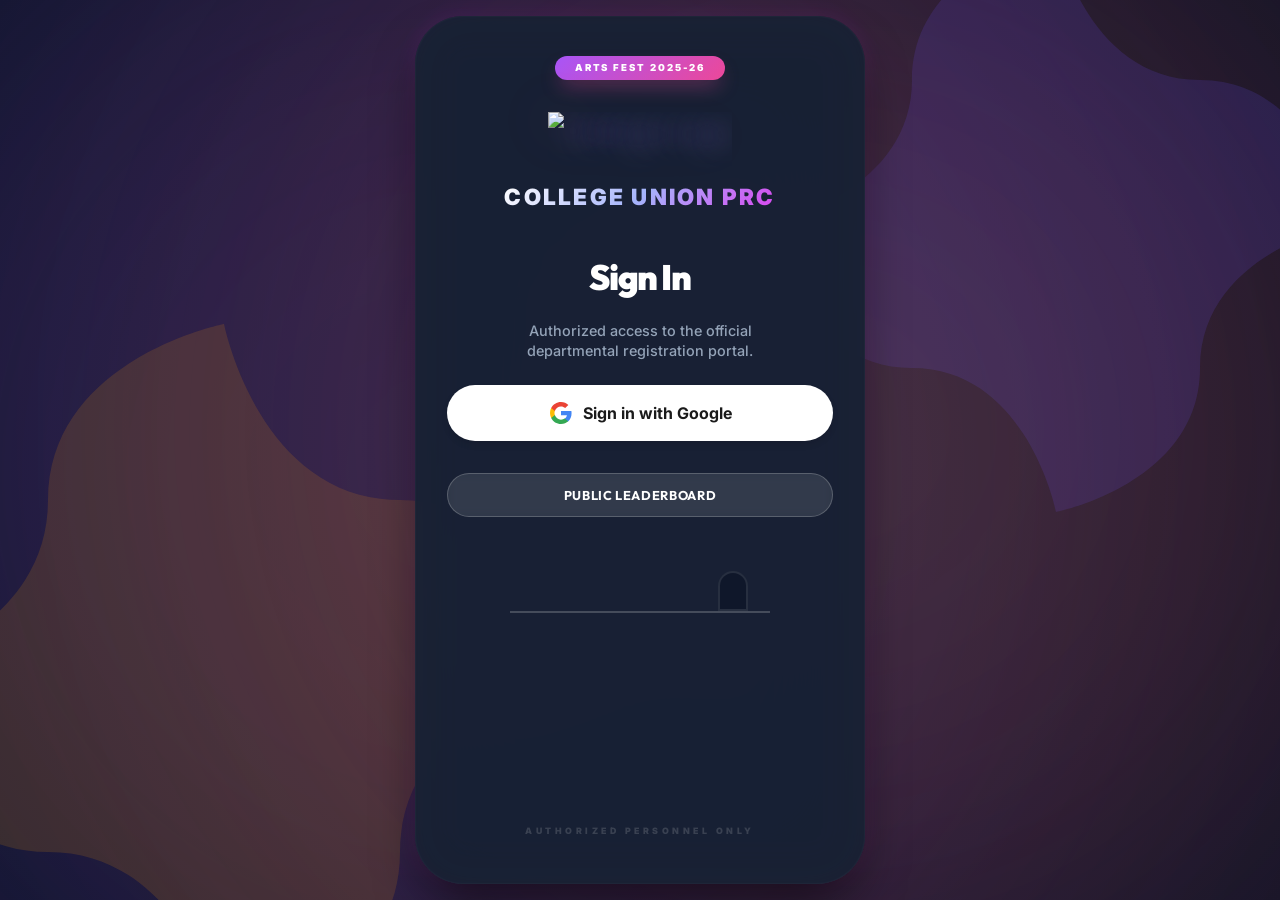
==== y/index.html @ e2358073 "fix: standardization and resolution of 'Department of' naming convention across portal UIs" ====
<!DOCTYPE html>
<html lang="en">

<head>
  <meta charset="UTF-8">
  <meta name="viewport" content="width=device-width, initial-scale=1.0">
  <meta name="google-site-verification" content="7rNl1pYDf8PG1zHT1pYUggSuxR6o2lBYuz__hjKgC8U" />
  <meta name="description"
    content="Join the Pazhassiraja College Fine Arts celebration at Pulpally (PRC). Discover talent, creativity, and unforgettable artistic experiences organized by the PRC Union.">
  <meta name="keywords"
    content="Pazhassiraja College Fine Arts, College Arts Day, Pulpally, PRC Union, Arts Festival, Student Talent, Wayanad College Events, Arts and Culture, PRC Pulpally">
  <meta name="robots" content="index, follow">
  <link rel="canonical" href="https://unionartsprc.web.app/">
  <meta name="google-site-verification" content="qtFsvqbENnG317f0K3yIj3pI7aIG_CMqdm23kloUDzg" />
  <script src="https://cdn.jsdelivr.net/npm/chart.js"></script>

  <!-- Favicon -->
  <link rel="icon" type="image/png" href="/assets/favicon-square.png" sizes="512x512">
  <link rel="icon" type="image/png" href="/assets/favicon-square.png" sizes="192x192">
  <link rel="icon" type="image/png" href="/assets/favicon.png" sizes="32x32">
  <link rel="apple-touch-icon" href="/assets/favicon-square.png">

  <!-- Site Name for Google Search -->
  <script type="application/ld+json">
    {
      "@context": "https://schema.org",
      "@type": "WebSite",
      "name": "Pazhassiraja College Fine Arts",
      "alternateName": ["PRC Fine Arts", "College Arts Day", "Union Arts PRC"],
      "url": "https://unionartsprc.web.app/"
    }
  </script>

  <!-- Open Graph / Facebook -->
  <meta property="og:type" content="website">
  <meta property="og:url" content="https://unionartsprc.web.app/">
  <meta property="og:title" content="Pazhassiraja College Fine Arts">
  <meta property="og:description"
    content="Celebrate creativity and talent at the Pazhassiraja College Fine Arts Festival.">
  <meta property="og:image" content="/assets/Pazhassiraja_College_Pulpally_Logo.png">

  <!-- Twitter -->
  <meta property="twitter:card" content="summary_large_image">
  <meta property="twitter:url" content="https://unionartsprc.web.app/">
  <meta property="twitter:title" content="Pazhassiraja College Fine Arts">
  <meta property="twitter:description"
    content="Celebrate creativity and talent at the Pazhassiraja College Fine Arts Festival.">
  <meta property="twitter:image" content="/assets/Pazhassiraja_College_Pulpally_Logo.png">

  <link rel="preconnect" href="https://fonts.googleapis.com">
  <link rel="preconnect" href="https://fonts.gstatic.com" crossorigin>
  <link
    href="https://fonts.googleapis.com/css2?family=Inter:wght@300;400;500;600;700&family=Outfit:wght@400;600;700;800&family=Playfair+Display:wght@700&family=Montserrat:wght@700&family=Rozha+One&display=swap"
    rel="stylesheet">
  <link rel="stylesheet" href="https://cdnjs.cloudflare.com/ajax/libs/font-awesome/6.4.0/css/all.min.css"
    integrity="sha512-iecdLmaskl7CVkqkXNQ/ZH/XLlvWZOJyj7Yy7tcenmpD1ypASozpmT/E0iPtmFIB46ZmdtAc9eNBvH0H/ZpiBw=="
    crossorigin="anonymous" referrerpolicy="no-referrer" />
  <title>Pazhassiraja College Fine Arts | PRC Union</title>
  <style>
    * {
      box-sizing: border-box;
    }

    html {
      scroll-behavior: smooth;
    }

    :root {
      --bg-color: #050a14;
      --card-bg: rgba(20, 25, 40, 0.6);
      --text-primary: #ffffff;
      --text-secondary: #94a3b8;
      --accent-color: #8b5cf6;
      --accent-hover: #7c3aed;
      --gradient-main: linear-gradient(135deg, #6366f1, #8b5cf6);

      --font-heading: 'Outfit', sans-serif;
      --font-hero: 'Playfair Display', serif;
      --font-body: 'Inter', sans-serif;
      --input-bg: rgba(255, 255, 255, 0.03);
      --input-border: rgba(255, 255, 255, 0.1);
      --input-focus: rgba(139, 92, 246, 0.3);
    }

    body {
      font-family: var(--font-body);
      background-color: var(--bg-color);
      color: var(--text-primary);
      margin: 0;
      padding: 0;
      overflow-x: hidden;
      scrollbar-color: rgba(217, 70, 239, 0.5) rgba(0, 0, 0, 0.3);
      /* Artistic Noise/Texture optional - kept clean for now */
    }



    /* Custom Scrollbar Styling */
    body::-webkit-scrollbar {
      width: 12px;
    }

    body::-webkit-scrollbar-track {
      background: rgba(0, 0, 0, 0.3);
    }

    body::-webkit-scrollbar-thumb {
      background: rgba(217, 70, 239, 0.5);
      border-radius: 6px;
      transition: background 0.3s ease;
    }

    body::-webkit-scrollbar-thumb:hover {
      background: rgba(217, 70, 239, 0.7);
    }

    /* Ambient Background blobs */
    body::before,
    body::after {
      content: '';
      position: fixed;
      width: 50vw;
      height: 50vw;
      border-radius: 50%;
      filter: blur(80px);
      /* Soft glow */
      z-index: -1;
      opacity: 0.4;
      animation: float 20s infinite alternate ease-in-out;
      will-change: transform;
    }

    body::before {
      top: -10%;
      left: -10%;
      background: radial-gradient(circle, #7c3aed, transparent);
    }

    body::after {
      bottom: -10%;
      right: -10%;
      background: radial-gradient(circle, #db2777, transparent);
      animation-delay: -10s;
    }

    @keyframes float {
      0% {
        transform: translate(0, 0) scale(1);
      }

      100% {
        transform: translate(30px, 50px) scale(1.1);
      }
    }

    @keyframes rotate {
      from {
        transform: rotate(0deg);
      }

      to {
        transform: rotate(360deg);
      }
    }

    @keyframes rotate-center {
      from {
        transform: translateX(-50%) rotate(0deg);
      }

      to {
        transform: translateX(-50%) rotate(360deg);
      }
    }

    /* Fixed Background Decorations */
    .mandala-decoration {
      position: fixed;
      z-index: -1;
      pointer-events: none;
      opacity: 0.08;
      color: var(--accent-color);
      width: 600px;
      height: 600px;
      animation: rotate 60s linear infinite;
      will-change: transform;
    }

    .mandala-top-right {
      top: -150px;
      right: -150px;
    }

    .mandala-bottom-left {
      bottom: -150px;
      left: -150px;
      animation-direction: reverse;
    }

    /* Additional positions if needed */
    .mandala-top-left {
      top: -10%;
      left: -10%;
    }

    .mandala-center-right {
      top: 40%;
      right: -15%;
      animation-duration: 45s;
    }

    .mandala-bottom-center {
      bottom: -20%;
      left: 50%;
      transform: translateX(-50%);
      animation: rotate-center 80s linear infinite;
    }

    header {
      padding: 1.5rem 2rem;
      display: flex;
      justify-content: space-between;
      align-items: center;
      background: rgba(15, 23, 42, 0.8);
      backdrop-filter: blur(15px);
      -webkit-backdrop-filter: blur(15px);
      position: fixed;
      top: 0;
      left: 0;
      width: 100%;
      box-sizing: border-box;
      z-index: 1000;
      border-bottom: 1px solid rgba(255, 255, 255, 0.05);
      transition: all 0.3s ease;
    }

    .logo {
      font-family: var(--font-heading);
      font-size: 1.8rem;
      font-weight: 800;
      letter-spacing: -0.02em;
      background: linear-gradient(to right, #f472b6, #a78bfa, #db2777);
      -webkit-background-clip: text;
      background-clip: text;
      -webkit-text-fill-color: transparent;
      text-shadow: 0 0 30px rgba(167, 139, 250, 0.3);
      display: flex;
      align-items: center;
      gap: 12px;
    }

    .logo img {
      height: 45px;
      width: auto;
      filter: drop-shadow(0 0 10px rgba(255, 255, 255, 0.2));
    }

    nav a {
      color: var(--text-secondary);
      text-decoration: none;
      margin-left: 2rem;
      font-family: var(--font-heading);
      font-weight: 500;
      font-size: 1rem;
      transition: all 0.3s;
      position: relative;
    }

    nav a:hover {
      color: white;
      text-shadow: 0 0 10px rgba(255, 255, 255, 0.5);
    }

    .admin-btn {
      border: 1px solid rgba(255, 255, 255, 0.2);
      padding: 0.5rem 1rem;
      border-radius: 2rem;
      background: rgba(255, 255, 255, 0.05);
      transition: all 0.3s ease;
    }

    .admin-btn:hover {
      background: rgba(255, 255, 255, 0.1);
      border-color: var(--accent-color);
    }

    main {
      padding: 6rem 2rem;
      max-width: 1200px;
      margin: 0 auto;
      text-align: center;
    }

    /* Hero Section Styles */
    .hero-container {
      display: flex;
      flex-direction: column;
      align-items: center;
      justify-content: center;
      text-align: center;
      padding: 4rem 1rem;
      position: relative;
      z-index: 10;
    }

    .hero-title {
      font-family: var(--font-hero);
      font-size: 5rem;
      font-weight: 700;
      color: white;
      margin: 0 0 1rem;
      letter-spacing: -0.02em;
      line-height: 1.1;
      text-shadow: 0 10px 40px rgba(139, 92, 246, 0.3);
      animation: fadeScaleIn 1s cubic-bezier(0.2, 0.8, 0.2, 1) forwards;
    }

    .hero-subtitle {
      font-family: var(--font-heading);
      font-size: 1rem;
      font-weight: 600;
      color: #cbd5e1;
      text-transform: uppercase;
      letter-spacing: 0.2em;
      margin: 0 0 1.5rem;
      opacity: 0;
      animation: fadeInUp 1s 0.3s cubic-bezier(0.2, 0.8, 0.2, 1) forwards;
    }

    .hero-tagline {
      font-size: 1.1rem;
      color: #94a3b8;
      max-width: 500px;
      margin: 0 auto 3rem;
      line-height: 1.6;
      opacity: 0;
      animation: fadeInUp 1s 0.5s cubic-bezier(0.2, 0.8, 0.2, 1) forwards;
    }

    .hero-actions {
      display: flex;
      flex-direction: column;
      gap: 1rem;
      width: 100%;
      max-width: 320px;
      opacity: 0;
      animation: fadeInUp 1s 0.7s cubic-bezier(0.2, 0.8, 0.2, 1) forwards;
    }

    .hero-btn {
      display: flex;
      align-items: center;
      justify-content: center;
      gap: 0.75rem;
      padding: 1rem 1.5rem;
      border-radius: 0.75rem;
      font-family: var(--font-heading);
      font-weight: 600;
      text-transform: uppercase;
      letter-spacing: 0.05em;
      text-decoration: none;
      transition: all 0.3s ease;
      font-size: 0.95rem;
      cursor: pointer;
    }

    .primary-btn {
      background: white;
      color: #0f172a;
      border: none;
      box-shadow: 0 10px 25px -5px rgba(255, 255, 255, 0.1);
    }

    .primary-btn:hover {
      transform: translateY(-3px);
      box-shadow: 0 15px 35px -5px rgba(255, 255, 255, 0.2);
    }

    .secondary-btn {
      background: transparent;
      color: #64748b;
      border: 1px solid rgba(255, 255, 255, 0.1);
    }

    .closed-btn {
      cursor: not-allowed;
      opacity: 0.8;
      font-size: 0.85rem;
    }

    .authority-text {
      margin-top: 4rem;
      font-size: 0.75rem;
      color: rgba(255, 255, 255, 0.2);
      text-transform: uppercase;
      letter-spacing: 0.1em;
      opacity: 0;
      animation: fadeIn 1.5s 1.2s forwards;
    }

    @keyframes fadeScaleIn {
      from {
        opacity: 0;
        transform: scale(0.95) translateY(20px);
      }

      to {
        opacity: 1;
        transform: scale(1) translateY(0);
      }
    }

    @keyframes fadeInUp {
      from {
        opacity: 0;
        transform: translateY(20px);
      }

      to {
        opacity: 1;
        transform: translateY(0);
      }
    }

    @keyframes fadeIn {
      from {
        opacity: 0;
      }

      to {
        opacity: 1;
      }
    }

    @media (max-width: 768px) {
      .hero-title {
        font-size: clamp(2.8rem, 12vw, 4rem);
        line-height: 0.95;
        letter-spacing: -0.04em;
        margin-bottom: 1rem;
        text-shadow: 0 10px 30px rgba(139, 92, 246, 0.4);
      }

      .hero-subtitle {
        font-size: 0.85rem;
        letter-spacing: 0.15em;
        margin-bottom: 1.25rem;
        color: var(--accent-color);
      }

      .hero-tagline {
        font-size: 1.05rem;
        line-height: 1.5;
        color: #94a3b8;
        margin-bottom: 3rem;
        padding: 0 1rem;
      }

      .hero-actions {
        width: 100%;
        max-width: 100%;
        padding: 0 1rem;
        gap: 1.25rem;
      }

      .hero-btn {
        width: 100%;
        padding: 1.25rem;
        font-size: 1rem;
        border-radius: 1.25rem;
        box-shadow: 0 10px 25px rgba(0, 0, 0, 0.3);
      }
    }

    /* h1.logo-title span {
      display: inline-block;
    } */

    /* Remove old mobile-break if unused, or keep for compatibility */
    .mobile-break {
      display: block;
      /* Always stack now */
    }

    .mobile-break {
      display: none;
    }

    @keyframes shine {
      to {
        background-position: 200% center;
      }
    }

    @keyframes drop-in {
      from {
        transform: translateY(-15px);
        opacity: 0;
      }

      to {
        transform: translateY(0);
        opacity: 1;
      }
    }

    @keyframes float-heading {

      0%,
      100% {
        transform: translateY(0);
      }

      50% {
        transform: translateY(-8px);
      }
    }

    @media (max-width: 768px) {
      h1.logo-title {
        font-size: 3.8rem;
        /* Scaled for mobile */
        line-height: 0.9;
        letter-spacing: -1px;
        text-shadow: 0 5px 20px rgba(0, 0, 0, 0.5);
      }

      .mobile-break {
        display: block;
      }

      .logo {
        font-size: 1.1rem;
        max-width: 200px;
        line-height: 1.2;
      }

      header {
        padding: 1rem 1.5rem;
        flex-wrap: wrap;
        gap: 1rem;
      }

      nav a {
        margin-left: 1rem;
        font-size: 0.9rem;
      }

      main {
        padding: 2rem 1rem 6rem;
      }

      .hero-decorations {
        height: 30px;
        margin-bottom: 0.5rem;
      }

      /* Mobile Decorations - Reduced Opacity & Better Positioning */
      .mandala-decoration {
        opacity: 0.05 !important;
        /* Significantly reduced opacity for cleaner look */
        width: 300px;
        /* Smaller base size */
        height: 300px;
      }

      .mandala-top-right {
        top: -60px;
        right: -60px;
        width: 300px;
        height: 300px;
      }

      .mandala-bottom-left {
        bottom: -60px;
        left: -60px;
        width: 250px;
        height: 250px;
      }

      .mandala-top-left {
        top: 0;
        left: -80px;
        width: 200px;
        height: 200px;
      }

      .mandala-center-right {
        top: 45%;
        right: -80px;
        width: 250px;
        height: 250px;
      }

      .mandala-bottom-center {
        bottom: -20%;
        width: 400px;
        height: 400px;
      }
    }

    /* Collapsible About Section */
    #about {
      cursor: pointer;
      position: relative;
      transition: all 0.3s ease;
      background: rgba(255, 255, 255, 0.02);
      padding: 2rem !important;
      border-radius: 1.5rem;
      border: 1px solid rgba(255, 255, 255, 0.05);
    }

    #about:hover {
      background: rgba(255, 255, 255, 0.04);
    }

    #about-content {
      max-height: 0;
      overflow: hidden;
      transition: max-height 0.5s cubic-bezier(0, 1, 0, 1);
      opacity: 0;
    }

    #about.expanded #about-content {
      max-height: 1000px;
      transition: max-height 0.8s ease-in-out;
      opacity: 1;
      margin-top: 1.5rem;
    }

    .toggle-icon {
      font-size: 0.8rem;
      transition: transform 0.3s ease;
      display: inline-block;
      vertical-align: middle;
      margin-left: 0.5rem;
      color: var(--accent-color);
    }

    #about.expanded .toggle-icon {
      transform: rotate(180deg);
    }

    p.hero-text {
      font-size: 1.35rem;
      color: var(--text-secondary);
      max-width: 600px;
      margin: 0 auto 3rem;
      font-weight: 300;
      line-height: 1.6;
    }

    .cta-btn {
      background: var(--gradient-main);
      color: white;
      padding: 1rem 3rem;
      border-radius: 3rem;
      text-decoration: none;
      font-weight: 700;
      font-family: var(--font-heading);
      letter-spacing: 0.05em;
      text-transform: uppercase;
      transition: all 0.3s cubic-bezier(0.4, 0, 0.2, 1);
      display: inline-block;
      box-shadow: 0 10px 20px -10px rgba(244, 63, 94, 0.5);
      border: 1px solid rgba(255, 255, 255, 0.2);
    }

    .cta-btn:hover {
      transform: translateY(-3px) scale(1.02);
      box-shadow: 0 20px 30px -10px rgba(244, 63, 94, 0.6);
      filter: brightness(1.1);
    }

    .cta-btn.secondary {
      background: rgba(255, 255, 255, 0.08);
      border: 1px solid rgba(255, 255, 255, 0.1);
      box-shadow: none;
      color: white;
    }

    .cta-btn.secondary:hover {
      background: rgba(255, 255, 255, 0.15);
      border-color: rgba(255, 255, 255, 0.2);
      transform: translateY(-2px);
    }

    /* Event Cards */
    /* Hero Decorations - Stardust */
    .hero-decorations {
      height: 60px;
      width: 100%;
      position: relative;
      margin-bottom: 1rem;
      pointer-events: none;
    }

    .particle {
      position: absolute;
      background: white;
      border-radius: 50%;
      opacity: 0;
      filter: blur(1px);
      box-shadow: 0 0 10px rgba(255, 255, 255, 0.5);
      animation: float-stardust 10s infinite ease-in-out;
    }

    .p1 {
      width: 4px;
      height: 4px;
      left: 20%;
      animation-delay: 0s;
    }

    .p2 {
      width: 3px;
      height: 3px;
      left: 40%;
      animation-delay: 2s;
    }

    .p3 {
      width: 5px;
      height: 5px;
      left: 60%;
      animation-delay: 4s;
    }

    .p4 {
      width: 2px;
      height: 2px;
      left: 80%;
      animation-delay: 1s;
    }

    .p5 {
      width: 4px;
      height: 4px;
      left: 35%;
      animation-delay: 6s;
    }

    .p6 {
      width: 3px;
      height: 3px;
      left: 75%;
      animation-delay: 3s;
    }

    @keyframes float-stardust {
      0% {
        transform: translateY(20px) scale(0);
        opacity: 0;
      }

      20% {
        opacity: 0.6;
      }

      50% {
        transform: translateY(-20px) translateX(15px) scale(1.2);
        opacity: 0.3;
      }

      80% {
        opacity: 0.6;
      }

      100% {
        transform: translateY(-40px) translateX(-10px) scale(0);
        opacity: 0;
      }
    }

    .events-grid {
      display: grid;
      grid-template-columns: repeat(auto-fit, minmax(320px, 1fr));
      gap: 2.5rem;
      margin-top: 6rem;
      text-align: left;
    }

    .event-card {
      background: var(--card-bg);
      backdrop-filter: blur(12px);
      -webkit-backdrop-filter: blur(12px);
      border-radius: 1.5rem;
      padding: 2rem;
      border: 1px solid rgba(255, 255, 255, 0.08);
      position: relative;
      overflow: hidden;
      transition: all 0.4s cubic-bezier(0.175, 0.885, 0.32, 1.275);
    }

    .event-card::before {
      content: '';
      position: absolute;
      top: 0;
      left: 0;
      right: 0;
      height: 4px;
      background: linear-gradient(90deg, #f43f5e, #8b5cf6);
      opacity: 0;
      transition: opacity 0.3s;
    }

    .event-card:hover {
      transform: translateY(-10px);
      background: rgba(30, 41, 59, 0.6);
      border-color: rgba(255, 255, 255, 0.2);
      box-shadow: 0 20px 40px -10px rgba(0, 0, 0, 0.5);
    }

    .event-card:hover::before {
      opacity: 1;
    }

    .event-date {
      color: #f472b6;
      font-size: 0.875rem;
      font-weight: 700;
      text-transform: uppercase;
      letter-spacing: 0.1em;
      margin-bottom: 0.5rem;
      display: block;
      font-family: var(--font-heading);
    }

    .event-title {
      font-family: var(--font-heading);
      font-size: 1.75rem;
      font-weight: 700;
      margin-bottom: 1rem;
      color: white;
    }

    .event-desc {
      color: var(--text-secondary);
      font-size: 1rem;
      line-height: 1.6;
    }

    /* Loading / Login Overlay - Updated to match new theme */
    #auth-overlay {
      background: var(--bg-color);
    }

    /* Re-using same style for Modal as cards */
    .auth-container {
      background: rgba(15, 23, 42, 0.85);
      backdrop-filter: blur(30px);
      border: none;
      box-shadow: 0 40px 80px -15px rgba(0, 0, 0, 0.8);
      padding: 3rem 2.5rem;
      border-radius: 2rem;
    }

    /* Modal Specific Scrollbar */
    .auth-container::-webkit-scrollbar {
      width: 6px;
    }


    .auth-container::-webkit-scrollbar-track {
      background: rgba(255, 255, 255, 0.02);
      margin: 1rem 0.5rem;
      border-radius: 10px;
    }

    .auth-container::-webkit-scrollbar-thumb {
      background: rgba(217, 70, 239, 0.2);
      border-radius: 10px;
      border: 1px solid rgba(255, 255, 255, 0.05);
    }

    .auth-container::-webkit-scrollbar-thumb:hover {
      background: rgba(217, 70, 239, 0.5);
    }

    .auth-container {
      scrollbar-width: thin;
      scrollbar-color: rgba(217, 70, 239, 0.2) transparent;
      scroll-padding: 1rem;
    }

    /* Achievement Badges */
    .achievement-badge {
      display: inline-flex;
      align-items: center;
      gap: 0.4rem;
      padding: 0.35rem 0.75rem;
      border-radius: 2rem;
      font-size: 0.7rem;
      font-weight: 800;
      text-transform: uppercase;
      letter-spacing: 0.05em;
      box-shadow: 0 4px 12px rgba(0, 0, 0, 0.3);
      z-index: 5;
      white-space: nowrap;
      animation: badgePulse 2s infinite ease-in-out;
    }

    .achievement-badge.first {
      background: linear-gradient(135deg, #ffd700, #b8860b);
      color: #000;
      border: 1px solid rgba(255, 255, 255, 0.3);
    }

    .achievement-badge.second {
      background: linear-gradient(135deg, #e5e7eb, #9ca3af);
      color: #000;
      border: 1px solid rgba(255, 255, 255, 0.3);
    }

    .achievement-badge.third {
      background: linear-gradient(135deg, #d97706, #92400e);
      color: white;
      border: 1px solid rgba(255, 255, 255, 0.2);
    }

    @keyframes badgePulse {

      0%,
      100% {
        transform: scale(1);
        filter: brightness(1);
      }

      50% {
        transform: scale(1.05);
        filter: brightness(1.2);
      }
    }

    /* Form Styles */

    .form-input {
      width: 100%;
      padding: 0.875rem;
      border-radius: 0.75rem;
      border: 1px solid rgba(255, 255, 255, 0.1);
      background: rgba(255, 255, 255, 0.05);
      /* Slightly lighter background */
      color: white;
      font-family: var(--font-body);
      font-size: 0.95rem;
      transition: all 0.3s ease;
      backdrop-filter: blur(5px);
    }

    .form-input:focus {
      outline: none;
      border-color: var(--accent-color);
      background: rgba(255, 255, 255, 0.08);
      box-shadow: 0 0 15px var(--input-focus);
    }

    .form-input::placeholder {
      color: rgba(255, 255, 255, 0.4);
    }

    .custom-dropdown-container {
      position: relative;
      width: 100%;
      font-family: inherit;
    }

    .custom-dropdown-trigger {
      padding: 0.875rem;
      border-radius: 0.75rem;
      background: var(--input-bg);
      border: 1px solid var(--input-border);
      color: rgba(255, 255, 255, 0.6);
      /* Placeholder color by default */
      cursor: pointer;
      display: flex;
      justify-content: space-between;
      align-items: center;
      user-select: none;
      transition: all 0.3s ease;
    }

    .custom-dropdown-trigger:hover {
      background: rgba(255, 255, 255, 0.08);
      border-color: rgba(255, 255, 255, 0.2);
    }

    .custom-dropdown-trigger.active {
      background: rgba(255, 255, 255, 0.1);
      border-color: var(--accent-color);
      box-shadow: 0 0 15px var(--input-focus);
      color: white;
    }

    .custom-dropdown-trigger.has-value {
      color: white;
      font-weight: 500;
    }

    .custom-dropdown-menu {
      display: none;
      position: absolute;
      top: calc(100% + 8px);
      left: 0;
      width: 100%;
      background: #1e293b;
      /* Solid fallback */
      background: rgba(15, 23, 42, 0.95);
      backdrop-filter: blur(20px);
      border: 1px solid var(--input-border);
      border-radius: 0.75rem;
      z-index: 2000;
      /* Higher than inputs */
      max-height: 250px;
      overflow-y: auto;
      box-shadow: 0 20px 40px rgba(0, 0, 0, 0.6);
      /* Animation handled by JS class */
    }

    .custom-dropdown-menu.show {
      display: block;
      animation: slideUp 0.2s ease-out;
    }

    /* Dropdown - Enhanced */
    .custom-dropdown-trigger {
      background: rgba(0, 0, 0, 0.3);
      border: 1px solid rgba(255, 255, 255, 0.1);
    }

    .custom-dropdown-trigger:hover {
      background: rgba(255, 255, 255, 0.05);
      border-color: rgba(139, 92, 246, 0.5);
    }

    .custom-dropdown-menu {
      border: 1px solid rgba(139, 92, 246, 0.2);
    }

    /* Dropdown Menu Scrollbar */
    .custom-dropdown-menu::-webkit-scrollbar {
      width: 8px;
    }

    .custom-dropdown-menu::-webkit-scrollbar-track {
      background: rgba(0, 0, 0, 0.2);
      border-radius: 4px;
    }

    .custom-dropdown-menu::-webkit-scrollbar-thumb {
      background: rgba(217, 70, 239, 0.3);
      border-radius: 10px;
    }

    .custom-dropdown-menu::-webkit-scrollbar-thumb:hover {
      background: rgba(217, 70, 239, 0.6);
    }

    .custom-dropdown-menu {
      scrollbar-width: thin;
      scrollbar-color: rgba(217, 70, 239, 0.5) rgba(0, 0, 0, 0.2);
    }

    .custom-dropdown-item {
      padding: 0.75rem 1rem;
      cursor: pointer;
      font-size: 0.95rem;
      color: var(--text-secondary);
      transition: all 0.2s ease;
      border-radius: 0.5rem;
      margin: 0.25rem;
    }

    .custom-dropdown-item:hover {
      background: rgba(255, 255, 255, 0.1);
      color: white;
      transform: translateX(5px);
    }

    .custom-dropdown-group-label {
      padding: 0.5rem 1rem;
      font-size: 0.75rem;
      text-transform: uppercase;
      color: var(--accent-color);
      font-weight: 700;
      letter-spacing: 0.05em;
      pointer-events: none;
      margin-top: 0.5rem;
    }

    /* Dropdown Arrow Animation */
    .custom-dropdown-arrow {
      transition: transform 0.3s ease;
      display: inline-flex;
      align-items: center;
      justify-content: center;
    }

    .custom-dropdown-trigger.active .custom-dropdown-arrow {
      transform: rotate(180deg);
    }

    .hidden {
      display: none !important;
    }

    /* Ultra-Compact Branding-First Eye-Catchy Login UI */
    #auth-overlay {
      position: fixed;
      top: 0;
      left: 0;
      width: 100%;
      height: 100%;
      background: #020617;
      z-index: 10000;
      display: flex;
      justify-content: center;
      align-items: center;
      padding: 1rem;
      overflow: hidden;
    }

    #auth-overlay::before,
    #auth-overlay::after {
      content: '';
      position: absolute;
      width: 130vw;
      height: 130vw;
      border-radius: 50%;
      filter: blur(140px);
      z-index: -1;
      opacity: 0.15;
      animation: authGlaze 25s infinite alternate ease-in-out;
      will-change: transform;
    }

    #auth-overlay::before {
      top: -40%;
      left: -30%;
      background: radial-gradient(circle, #4f46e5, #9333ea, transparent 70%);
    }

    #auth-overlay::after {
      bottom: -40%;
      right: -30%;
      background: radial-gradient(circle, #f59e0b, #dc2626, transparent 70%);
      animation-delay: -12s;
    }

    @keyframes authGlaze {
      0% {
        transform: translate(-5%, -5%) scale(1) rotate(0deg);
      }

      100% {
        transform: translate(5%, 5%) scale(1.1) rotate(15deg);
      }
    }

    .flip-card {
      width: 100%;
      max-width: 440px;
      height: 600px;
      /* Further reduced for ultra-compatibility */
      /* perspective: 3000px; */
      /* animation: cardHover 8s infinite ease-in-out; */
    }

    /* @keyframes cardHover {

      0%,
      100% {
        transform: translateY(0);
      }

      50% {
        transform: translateY(-10px);
      }
    } */

    .flip-card-inner {
      position: relative;
      width: 100%;
      height: 100%;
      transition: transform 0.8s cubic-bezier(0.34, 1.56, 0.64, 1);
      transform-style: preserve-3d;
    }

    .flip-card.flipped .flip-card-inner {
      transform: rotateY(-180deg);
    }

    .flip-card-front,
    .flip-card-back {
      position: absolute;
      width: 100%;
      height: 100%;
      -webkit-backface-visibility: hidden;
      backface-visibility: hidden;
      border-radius: 3rem;
      display: flex;
      flex-direction: column;
      overflow: hidden;
    }

    .flip-card-front {
      backdrop-filter: blur(50px);
      -webkit-backdrop-filter: blur(50px);
      background: rgba(15, 23, 42, 0.82);
      border: none;
      box-shadow:
        0 25px 50px -12px rgba(0, 0, 0, 0.7),
        0 0 20px 2px rgba(217, 70, 239, 0.1),
        0 0 1px 1px rgba(255, 255, 255, 0.1) inset;
    }

    .flip-card-back {
      padding: 2rem;
      transform: rotateY(-180deg);
      background: transparent;
    }

    .auth-card {
      padding: 2.25rem 2.25rem 2rem;
      /* Ultra-tight padding */
      height: 100%;
      display: flex;
      flex-direction: column;
      align-items: center;
      text-align: center;
    }

    .auth-badge {
      padding: 0.4rem 1.25rem;
      background: linear-gradient(135deg, #a855f7, #ec4899);
      color: white;
      border-radius: 2rem;
      font-size: 0.6rem;
      font-weight: 900;
      letter-spacing: 0.2em;
      text-transform: uppercase;
      margin-bottom: 2rem;
      box-shadow: 0 10px 20px -5px rgba(236, 72, 153, 0.4);
    }

    .auth-card .logo {
      display: flex;
      justify-content: center;
      width: 100%;
      margin-bottom: 0.5rem;
    }

    .auth-card .logo img {
      height: 65px;
      /* Compact logo */
      filter: drop-shadow(0 0 25px rgba(236, 72, 153, 0.2));
    }

    .brand-hero-title {
      font-size: 1.4rem;
      font-weight: 900;
      margin-bottom: 1rem;
      background: linear-gradient(135deg, #fff 0%, #a5b4fc 50%, #d946ef 100%);
      -webkit-background-clip: text;
      background-clip: text;
      -webkit-text-fill-color: transparent;
      letter-spacing: 0.1em;
      text-transform: uppercase;
      line-height: 1.1;
    }

    .auth-card h2 {
      font-size: 2.2rem;
      font-weight: 900;
      margin-bottom: 0.25rem;
      color: #fff;
      letter-spacing: -0.04em;
    }

    .auth-card p {
      font-size: 0.9rem;
      line-height: 1.4;
      color: #94a3b8;
      margin-bottom: 2rem;
      /* Reduced margin */
      max-width: 300px;
      font-weight: 500;
    }

    .btn-super-eye-catchy {
      width: 100%;
      background: #fff;
      color: #0f172a;
      border: none;
      padding: 1.1rem;
      border-radius: 1.25rem;
      font-weight: 900;
      font-size: 0.95rem;
      display: flex;
      align-items: center;
      justify-content: center;
      gap: 0.6rem;
      cursor: pointer;
      /* transition: all 0.3s cubic-bezier(0.175, 0.885, 0.32, 1.275); */
      box-shadow: 0 12px 25px -5px rgba(255, 255, 255, 0.15);
    }

    /* .btn-super-eye-catchy:hover {
      transform: translateY(-4px);
      box-shadow: 0 18px 35px -8px rgba(255, 255, 255, 0.25);
    } */

    .btn-vibrant-glass {
      margin-top: 0.75rem;
      width: 100%;
      background: rgba(255, 255, 255, 0.03);
      border: 1.5px solid rgba(255, 255, 255, 0.06);
      color: #94a3b8;
      padding: 0.9rem;
      border-radius: 1.25rem;
      font-weight: 700;
      font-size: 0.8rem;
      letter-spacing: 0.05em;
      cursor: pointer;
      /* transition: all 0.3s ease; */
      text-transform: uppercase;
      backdrop-filter: blur(8px);
    }

    /* .btn-vibrant-glass:hover {
      background: rgba(255, 255, 255, 0.08);
      border-color: rgba(255, 255, 255, 0.15);
      color: white;
    } */

    .auth-brand-footer {
      margin-top: auto;
      font-size: 0.55rem;
      font-weight: 900;
      letter-spacing: 0.4em;
      color: rgba(255, 255, 255, 0.15);
      text-transform: uppercase;
      padding-bottom: 0.5rem;
    }

    /* Leaderboard Refinements */
    .live-status-badge {
      position: relative;
    }

    .live-pulse {
      position: absolute;
      top: -2px;
      right: -2px;
      width: 8px;
      height: 8px;
      background: #10b981;
      border-radius: 50%;
      box-shadow: 0 0 0 0 rgba(16, 185, 129, 0.7);
      animation: pulse-green 2s infinite;
    }

    @keyframes pulse-green {
      0% {
        transform: scale(0.95);
        box-shadow: 0 0 0 0 rgba(16, 185, 129, 0.7);
      }

      70% {
        transform: scale(1);
        box-shadow: 0 0 0 6px rgba(16, 185, 129, 0);
      }

      100% {
        transform: scale(0.95);
        box-shadow: 0 0 0 0 rgba(16, 185, 129, 0);
      }
    }

    .leaderboard-item {
      display: flex;
      align-items: center;
      background: rgba(255, 255, 255, 0.03);
      padding: 0.85rem 1rem;
      border-radius: 1rem;
      border: 1px solid rgba(255, 255, 255, 0.05);
      gap: 1rem;
      cursor: pointer;
      /* transition: all 0.3s cubic-bezier(0.4, 0, 0.2, 1); */
      animation: slideInRank 0.5s ease-out forwards;
      opacity: 0;
      transform: translateX(-10px);
    }

    /* .leaderboard-item:hover {
      background: rgba(255, 255, 255, 0.08);
      border-color: rgba(255, 255, 255, 0.2);
      transform: translateX(5px) scale(1.02);
    } */

    @keyframes slideInRank {
      to {
        opacity: 1;
        transform: translateX(0);
      }
    }

    .rank-number {
      font-family: var(--font-heading);
      font-weight: 800;
      font-size: 1rem;
      min-width: 35px;
      display: flex;
      align-items: center;
      justify-content: center;
    }

    .rank-1 {
      background: rgba(255, 215, 0, 0.1) !important;
      border-color: rgba(255, 215, 0, 0.3) !important;
      box-shadow: 0 0 20px rgba(255, 215, 0, 0.1);
    }

    .rank-1 .rank-number {
      color: #ffd700;
      font-size: 1.2rem;
    }

    .rank-2 {
      background: rgba(192, 192, 192, 0.08) !important;
      border-color: rgba(192, 192, 192, 0.25) !important;
    }

    .rank-2 .rank-number {
      color: #e2e8f0;
    }

    .rank-3 {
      background: rgba(205, 127, 50, 0.08) !important;
      border-color: rgba(205, 127, 50, 0.25) !important;
    }

    .rank-3 .rank-number {
      color: #f97316;
    }

    .dept-name {
      flex: 1;
      font-weight: 600;
      font-size: 0.85rem;
      line-height: 1.2;
      color: #cbd5e1;
      text-align: left;
    }

    .rank-1 .dept-name {
      color: #fff;
      font-weight: 700;
    }

    .score-value {
      font-family: var(--font-heading);
      font-weight: 900;
      font-size: 1.25rem;
      background: linear-gradient(to right, #fff, #94a3b8);
      -webkit-background-clip: text;
      background-clip: text;
      -webkit-text-fill-color: transparent;
    }

    .rank-1 .score-value {
      background: linear-gradient(to right, #ffd700, #facc15);
      -webkit-background-clip: text;
      background-clip: text;
      -webkit-text-fill-color: transparent;
    }

    /* Skeleton Loading */
    .skeleton-loader {
      display: flex;
      flex-direction: column;
      gap: 0.6rem;
      width: 100%;
    }

    .skeleton-item {
      height: 60px;
      background: rgba(255, 255, 255, 0.03);
      border-radius: 1rem;
      position: relative;
      overflow: hidden;
    }

    .skeleton-item::after {
      content: '';
      position: absolute;
      top: 0;
      left: 0;
      width: 100%;
      height: 100%;
      background: linear-gradient(90deg, transparent, rgba(255, 255, 255, 0.05), transparent);
      animation: loading-shimmer 1.5s infinite;
    }

    @keyframes loading-shimmer {
      0% {
        transform: translateX(-100%);
      }

      100% {
        transform: translateX(100%);
      }
    }

    .swipe-badge {
      font-size: 0.65rem;
      color: #a5b4fc;
      margin-top: 1.5rem;
      display: flex;
      align-items: center;
      gap: 0.5rem;
      font-weight: 800;
      text-transform: uppercase;
      letter-spacing: 0.1em;
      opacity: 0.4;
      animation: nudge 4s infinite ease-in-out;
    }

    /* Leaderboard Responsive Classes */
    .leaderboard-header {
      display: flex;
      justify-content: space-between;
      align-items: center;
      width: 100%;
      margin-bottom: 3.5rem;
    }

    .leaderboard-title {
      font-size: 2.8rem;
      margin-top: 0;
      margin-bottom: 1.5rem;
      color: #fff;
      font-weight: 900;
    }

    @keyframes nudge {

      0%,
      100% {
        transform: translateX(0);
        opacity: 0.2;
      }

      50% {
        transform: translateX(-4px);
        opacity: 0.5;
      }
    }

    @media (max-width: 480px) {
      .flip-card {
        height: min(560px, 90vh);
      }

      .flip-card-front,
      .flip-card-back {
        border-radius: 2rem;
      }

      .brand-hero-title {
        font-size: 1.15rem;
        margin-bottom: 0.5rem;
      }

      .auth-card h2 {
        font-size: 1.8rem;
        margin-bottom: 0.5rem;
      }

      .auth-card p {
        font-size: 0.85rem;
        margin-bottom: 1.5rem;
      }

      .auth-card {
        padding: 2.25rem 1.5rem !important;
      }

      .auth-badge {
        margin-bottom: 1rem;
        padding: 0.4rem 1.2rem;
        font-size: 0.65rem;
      }

      .btn-super-eye-catchy,
      .btn-vibrant-glass {
        padding: 1rem;
        font-size: 0.95rem;
        border-radius: 1rem;
        margin-bottom: 0.5rem;
      }

      /* Mobile Leaderboard Optimizations */
      .leaderboard-header {
        margin-bottom: 1rem !important;
      }

      .leaderboard-title {
        font-size: clamp(1.8rem, 8vw, 2.5rem);
        margin-bottom: 1rem;
        text-align: center;
        width: 100%;
      }

      .flip-card-back {
        padding: 0.5rem !important;
      }

      #auth-flip-card {
        height: min(580px, 90vh) !important;
      }

      .leaderboard-item {
        padding: 0.6rem 0.75rem !important;
        gap: 0.75rem !important;
      }

      .dept-name {
        font-size: 0.8rem !important;
      }

      .score-value {
        font-size: 1.1rem !important;
      }
    }

    /* Registration Guide Styles (Converted to Popup) */

    .guide-container {
      position: fixed;
      top: 0;
      left: 0;
      width: 100%;
      height: 100%;
      background: rgba(15, 23, 42, 0.4);
      backdrop-filter: blur(8px);
      -webkit-backdrop-filter: blur(8px);
      z-index: 5000;
      display: none;
      justify-content: center;
      align-items: center;
      padding: 1.5rem;
    }

    .guide-container.active {
      display: flex;
    }

    .guide-card {
      background: rgba(15, 23, 42, 0.95);
      backdrop-filter: blur(20px);
      -webkit-backdrop-filter: blur(20px);
      border-radius: 2rem;
      padding: 3rem 2.5rem;
      border: 1px solid rgba(255, 255, 255, 0.15);
      position: relative;
      max-width: 600px;
      width: 100%;
      max-height: 90vh;
      overflow-y: auto;
      box-shadow: 0 20px 50px rgba(0, 0, 0, 0.6);
      animation: modalSlideUp 0.4s cubic-bezier(0.16, 1, 0.3, 1);
    }

    .guide-card::-webkit-scrollbar {
      width: 8px;
    }

    .guide-card::-webkit-scrollbar-track {
      background: rgba(255, 255, 255, 0.02);
      border-radius: 10px;
    }

    .guide-card::-webkit-scrollbar-thumb {
      background: rgba(217, 70, 239, 0.3);
      border-radius: 10px;
      border: 2px solid rgba(15, 23, 42, 0.95);
    }

    .guide-card::-webkit-scrollbar-thumb:hover {
      background: rgba(217, 70, 239, 0.5);
    }

    @keyframes modalSlideUp {
      from {
        transform: translateY(30px) scale(0.95);
        opacity: 0;
      }

      to {
        transform: translateY(0) scale(1);
        opacity: 1;
      }
    }

    .guide-header {
      margin-bottom: 2rem;
      text-align: center;
    }

    .guide-header h2 {
      font-family: var(--font-heading);
      font-size: 2rem;
      margin: 0;
      background: linear-gradient(to right, #f472b6, #8b5cf6);
      -webkit-background-clip: text;
      background-clip: text;
      -webkit-text-fill-color: transparent;
      filter: drop-shadow(0 2px 4px rgba(0, 0, 0, 0.3));
    }

    .guide-steps {
      display: grid;
      grid-template-columns: 1fr;
      gap: 1.25rem;
    }

    .guide-step {
      display: flex;
      gap: 1.5rem;
      align-items: center;
      padding: 1.5rem;
      border-radius: 1.5rem;
      background: rgba(255, 255, 255, 0.05);
      border: 1px solid rgba(255, 255, 255, 0.1);
      transition: all 0.3s cubic-bezier(0.4, 0, 0.2, 1);
    }

    .guide-step:hover {
      background: rgba(255, 255, 255, 0.08);
      border-color: rgba(217, 70, 239, 0.3);
      transform: translateX(5px);
    }

    .step-number {
      width: 36px;
      height: 36px;
      background: var(--gradient-main);
      border-radius: 50%;
      display: flex;
      align-items: center;
      justify-content: center;
      font-weight: 800;
      color: white;
      flex-shrink: 0;
      font-size: 1rem;
      box-shadow: 0 4px 10px rgba(244, 63, 94, 0.3);
    }

    .step-content {
      flex: 1;
    }

    .step-content h3 {
      font-family: var(--font-heading);
      font-size: 1.15rem;
      margin: 0 0 0.25rem 0;
      color: white;
      font-weight: 700;
      letter-spacing: -0.01em;
    }

    .step-content p {
      margin: 0;
      color: #e2e8f0;
      font-size: 0.95rem;
      line-height: 1.6;
      font-weight: 400;
    }

    .guide-close-btn {
      margin-top: 2rem;
      width: 100%;
      padding: 1rem;
      border-radius: 1rem;
      background: var(--gradient-main);
      color: white;
      font-weight: 700;
      border: none;
      cursor: pointer;
      font-family: var(--font-heading);
      letter-spacing: 0.05em;
      text-transform: uppercase;
      transition: all 0.3s ease;
    }

    .guide-close-btn:hover {
      transform: translateY(-2px);
      filter: brightness(1.1);
      box-shadow: 0 10px 20px -5px rgba(244, 63, 94, 0.4);
    }

    @media (max-width: 768px) {
      .guide-container {
        margin: 2rem auto;
      }

      .guide-card {
        padding: 1.5rem;
      }

      .guide-step {
        gap: 1rem;
        padding: 0.75rem;
      }

      .guide-step:hover {
        transform: none;
      }




      .hero-text {
        font-size: 1.1rem !important;
        margin-bottom: 2rem !important;
      }

      /* Desktop Nav Hide */
      header nav {
        display: none;
      }

      /* Hamburger Menu Toggle Display */
      .hamburger {
        display: flex !important;
      }
    }

    /* Hamburger Menu Button */
    .hamburger {
      display: none;
      flex-direction: column;
      gap: 6px;
      cursor: pointer;
      z-index: 1000;
      padding: 10px;
      border-radius: 8px;
      background: rgba(255, 255, 255, 0.05);
      border: 1px solid rgba(255, 255, 255, 0.1);
      transition: all 0.3s ease;
    }

    .hamburger:hover {
      background: rgba(255, 255, 255, 0.1);
      border-color: var(--accent-color);
    }

    .hamburger span {
      display: block;
      width: 24px;
      height: 2px;
      background: white;
      border-radius: 2px;
      transition: all 0.3s ease;
    }

    /* Hamburger Active State (X) */
    .hamburger.active span:nth-child(1) {
      transform: translateY(8px) rotate(45deg);
    }

    .hamburger.active span:nth-child(2) {
      opacity: 0;
    }

    .hamburger.active span:nth-child(3) {
      transform: translateY(-8px) rotate(-45deg);
    }

    /* Mobile Navigation Drawer */
    .mobile-nav {
      position: fixed;
      top: 0;
      right: -100%;
      width: 80%;
      height: 100vh;
      background: rgba(15, 23, 42, 0.95);
      backdrop-filter: blur(25px);
      -webkit-backdrop-filter: blur(25px);
      z-index: 900;
      padding: 8rem 2rem 2rem;
      display: flex;
      flex-direction: column;
      gap: 2rem;
      transition: right 0.4s cubic-bezier(0.16, 1, 0.3, 1);
      border-left: 1px solid rgba(255, 255, 255, 0.1);
    }

    .mobile-nav.active {
      right: 0;
    }

    .mobile-nav a {
      color: white;
      text-decoration: none;
      font-size: 1.5rem;
      font-family: var(--font-heading);
      font-weight: 700;
      transition: all 0.3s ease;
      display: flex;
      align-items: center;
      gap: 1rem;
    }

    .mobile-nav a:hover {
      color: var(--accent-color);
      transform: translateX(10px);
    }

    /* Overlay for Mobile Nav */
    .nav-overlay {
      position: fixed;
      top: 0;
      left: 0;
      width: 100%;
      height: 100vh;
      background: rgba(0, 0, 0, 0.6);
      backdrop-filter: blur(4px);
      z-index: 800;
      display: none;
      opacity: 0;
      transition: opacity 0.3s ease;
    }

    .nav-overlay.active {
      display: block;
      opacity: 1;
    }

    /* General Overflow Fix */
    html,
    body {
      max-width: 100%;
      overflow-x: hidden;
    }

    /* Back to Top Button */
    .back-to-top {
      position: fixed;
      bottom: 2rem;
      right: 1.5rem;
      width: 50px;
      height: 50px;
      background: rgba(255, 255, 255, 0.1);
      backdrop-filter: blur(10px);
      -webkit-backdrop-filter: blur(10px);
      border: 1px solid rgba(255, 255, 255, 0.2);
      border-radius: 50%;
      color: white;
      font-size: 1.5rem;
      cursor: pointer;
      display: flex;
      align-items: center;
      justify-content: center;
      z-index: 999;
      opacity: 0;
      pointer-events: none;
      transform: translateY(20px);
      transition: all 0.4s cubic-bezier(0.16, 1, 0.3, 1);
      box-shadow: 0 10px 30px -5px rgba(0, 0, 0, 0.5);
    }

    .back-to-top.visible {
      opacity: 1;
      pointer-events: all;
      transform: translateY(0);
    }

    .back-to-top:hover {
      background: var(--gradient-main);
      transform: translateY(-5px);
      box-shadow: 0 15px 35px -5px rgba(244, 63, 94, 0.5);
    }

    /* Footer Optimization */
    .site-footer {
      background: rgba(15, 23, 42, 0.4);
      backdrop-filter: blur(20px);
      -webkit-backdrop-filter: blur(20px);
      padding: 6rem 2rem 0;
      margin-top: 8rem;
      border-top: 1px solid rgba(255, 255, 255, 0.05);
      position: relative;
      overflow: hidden;
    }

    .site-footer::before {
      content: '';
      position: absolute;
      top: 0;
      left: 10%;
      right: 10%;
      height: 1px;
      background: linear-gradient(90deg, transparent, rgba(217, 70, 239, 0.3), transparent);
    }

    .footer-content {
      max-width: 1200px;
      margin: 0 auto;
      display: grid;
      grid-template-columns: 1.5fr 1fr 1fr 1fr;
      gap: 4rem;
      text-align: left;
    }

    .footer-column {
      display: flex;
      flex-direction: column;
      gap: 1.5rem;
    }

    .footer-logo {
      display: flex;
      align-items: center;
      gap: 0.75rem;
      font-family: var(--font-heading);
      font-weight: 800;
      font-size: 1.25rem;
      letter-spacing: 0.05em;
      background: linear-gradient(to right, #ffffff, #cbd5e1);
      -webkit-background-clip: text;
      background-clip: text;
      -webkit-text-fill-color: transparent;
    }

    .footer-logo img {
      height: 40px;
      filter: drop-shadow(0 0 10px rgba(255, 255, 255, 0.1));
    }

    .footer-desc {
      color: var(--text-secondary);
      font-size: 0.95rem;
      line-height: 1.7;
      margin: 0;
      opacity: 0.8;
      max-width: 320px;
    }

    .footer-heading {
      color: white;
      font-size: 1rem;
      font-weight: 700;
      font-family: var(--font-heading);
      text-transform: uppercase;
      letter-spacing: 0.1em;
      margin: 0;
      position: relative;
      display: inline-block;
    }

    .footer-heading::after {
      content: '';
      position: absolute;
      bottom: -8px;
      left: 0;
      width: 20px;
      height: 2px;
      background: var(--accent-color);
      border-radius: 2px;
      transition: width 0.3s ease;
    }

    .footer-column:hover .footer-heading::after {
      width: 40px;
    }

    .footer-nav-list {
      list-style: none;
      padding: 0;
      margin: 0;
      display: flex;
      flex-direction: column;
      gap: 0.85rem;
    }

    .contact-item {
      display: flex;
      align-items: center;
      gap: 1rem;
      color: var(--text-secondary);
      font-size: 0.9rem;
      text-decoration: none;
      transition: all 0.3s cubic-bezier(0.4, 0, 0.2, 1);
      line-height: 1.4;
    }

    .contact-item i {
      width: 32px;
      height: 32px;
      background: rgba(255, 255, 255, 0.03);
      border-radius: 10px;
      display: flex;
      align-items: center;
      justify-content: center;
      color: var(--accent-color);
      font-size: 0.85rem;
      border: 1px solid rgba(255, 255, 255, 0.08);
      transition: all 0.3s ease;
      flex-shrink: 0;
    }

    .contact-item:hover {
      color: white;
      transform: translateX(5px);
    }

    .contact-item:hover i {
      background: rgba(217, 70, 239, 0.15);
      border-color: rgba(217, 70, 239, 0.4);
      box-shadow: 0 0 20px rgba(217, 70, 239, 0.2);
    }

    .footer-links-list a {
      color: var(--text-secondary);
      text-decoration: none;
      font-size: 0.9rem;
      transition: all 0.3s ease;
      display: inline-block;
    }

    .footer-links-list a:hover {
      color: white;
      transform: translateX(5px);
    }

    .footer-bottom {
      margin-top: 6rem;
      padding: 3rem 0;
      border-top: 1px solid rgba(255, 255, 255, 0.05);
      display: flex;
      justify-content: space-between;
      align-items: center;
      gap: 2rem;
    }

    .footer-copyright {
      color: rgba(255, 255, 255, 0.4);
      font-size: 0.85rem;
      margin: 0;
    }

    .footer-dev-tag {
      font-size: 0.7rem;
      text-transform: uppercase;
      letter-spacing: 0.15em;
      color: rgba(255, 255, 255, 0.3);
    }

    .footer-dev-tag span {
      color: var(--accent-color);
      font-weight: 700;
      opacity: 0.8;
    }

    @media (max-width: 1024px) {
      .footer-content {
        grid-template-columns: 1fr 1fr;
        gap: 3rem;
      }
    }

    @media (max-width: 768px) {
      .site-footer {
        padding: 4rem 1.5rem 0;
        margin-top: 6rem;
      }

      .footer-content {
        grid-template-columns: 1fr;
        text-align: left;
        gap: 2.5rem;
      }

      .footer-column {
        align-items: flex-start;
        padding-bottom: 2rem;
        border-bottom: 1px solid rgba(255, 255, 255, 0.05);
      }

      .footer-column:last-child {
        border-bottom: none;
      }

      .footer-desc {
        max-width: 100%;
        font-size: 0.9rem;
      }

      .footer-heading::after {
        left: 0;
        transform: none;
      }

      .footer-bottom {
        margin-top: 4rem;
        flex-direction: column;
        text-align: center;
        gap: 1.25rem;
        padding: 2.5rem 0 4rem;
      }

      .footer-copyright,
      .footer-dev-tag {
        font-size: 0.8rem;
      }
    }

    /* My Registrations Section Styles */
    .registration-card {
      background: var(--card-bg);
      backdrop-filter: blur(12px);
      -webkit-backdrop-filter: blur(12px);
      border-radius: 1.5rem;
      padding: 1.75rem;
      border: 1px solid rgba(255, 255, 255, 0.08);
      position: relative;
      overflow: hidden;
      transition: all 0.4s cubic-bezier(0.175, 0.885, 0.32, 1.275);
    }

    /* Official Footer Extras */
    .footer-addr {
      margin-top: 1rem;
      font-size: 0.85rem;
      color: var(--text-secondary);
      line-height: 1.6;
    }

    .footer-social-bar {
      display: flex;
      gap: 0.75rem;
      margin-top: 1.5rem;
    }

    .social-btn {
      width: 38px;
      height: 38px;
      background: rgba(255, 255, 255, 0.03);
      border-radius: 10px;
      display: flex;
      align-items: center;
      justify-content: center;
      color: var(--text-secondary);
      border: 1px solid rgba(255, 255, 255, 0.08);
      transition: all 0.3s cubic-bezier(0.4, 0, 0.2, 1);
      text-decoration: none;
    }

    .social-btn:hover {
      background: var(--accent-color);
      color: white;
      transform: translateY(-3px);
      box-shadow: 0 5px 15px rgba(217, 70, 239, 0.3);
      border-color: var(--accent-color);
    }

    .registration-card::before {
      content: '';
      position: absolute;
      top: 0;
      left: 0;
      right: 0;
      height: 4px;
      background: linear-gradient(90deg, #f43f5e, #8b5cf6);
      opacity: 0;
      transition: opacity 0.3s;
    }

    .registration-card:hover {
      transform: translateY(-5px);
      background: rgba(30, 41, 59, 0.6);
      border-color: rgba(255, 255, 255, 0.2);
      box-shadow: 0 20px 40px -10px rgba(0, 0, 0, 0.5);
    }

    .registration-card:hover::before {
      opacity: 1;
    }

    .reg-card-header {
      display: flex;
      justify-content: space-between;
      align-items: flex-start;
      margin-bottom: 1.25rem;
      gap: 1rem;
    }

    .reg-student-name {
      font-family: var(--font-heading);
      font-size: 1.25rem;
      font-weight: 700;
      color: white;
      margin: 0;
      line-height: 1.3;
      flex: 1;
    }

    .reg-category-badge {
      padding: 0.35rem 0.85rem;
      border-radius: 2rem;
      font-size: 0.7rem;
      font-weight: 700;
      text-transform: uppercase;
      letter-spacing: 0.05em;
      white-space: nowrap;
      border: 1px solid;
    }

    .reg-category-badge.on-stage {
      background: rgba(255, 153, 51, 0.1);
      color: #ff9933;
      border-color: rgba(255, 153, 51, 0.3);
    }

    .reg-category-badge.off-stage {
      background: rgba(139, 92, 246, 0.1);
      color: #8b5cf6;
      border-color: rgba(139, 92, 246, 0.3);
    }

    /* Chest Badge Index */
    .chest-badge-index {
      background: var(--gradient-main);
      color: white;
      padding: 2px 10px;
      border-radius: 6px;
      font-size: 0.65rem;
      font-weight: 800;
      letter-spacing: 0.05em;
      display: flex;
      align-items: center;
      gap: 4px;
      box-shadow: 0 4px 10px rgba(217, 70, 239, 0.3);
      border: 1px solid rgba(255, 255, 255, 0.1);
      margin-bottom: 4px;
    }

    .reg-card-details {
      display: flex;
      flex-direction: column;
      gap: 0.75rem;
    }

    .reg-detail-row {
      display: flex;
      justify-content: space-between;
      gap: 1rem;
      font-size: 0.9rem;
      align-items: baseline;
    }

    .reg-detail-label {
      color: var(--text-secondary);
      font-weight: 500;
      font-size: 0.75rem;
      text-transform: uppercase;
      letter-spacing: 0.05em;
      flex-shrink: 0;
    }

    .reg-detail-value {
      color: white;
      font-weight: 600;
      text-align: right;
      word-break: break-word;
    }

    .reg-program-highlight {
      background: rgba(255, 255, 255, 0.05);
      padding: 0.75rem;
      border-radius: 0.75rem;
      margin-top: 0.5rem;
      border: 1px solid rgba(255, 255, 255, 0.05);
    }

    .reg-timestamp {
      margin-top: 1rem;
      padding-top: 1rem;
      border-top: 1px solid rgba(255, 255, 255, 0.05);
      font-size: 0.75rem;
      color: rgba(255, 255, 255, 0.4);
      text-align: center;
    }

    .reg-empty-state {
      grid-column: 1 / -1;
      padding: 4rem 2rem;
      text-align: center;
    }

    .reg-empty-icon {
      font-size: 4rem;
      margin-bottom: 1rem;
      opacity: 0.3;
    }

    .reg-empty-text {
      color: var(--text-secondary);
      font-size: 1.1rem;
      margin-bottom: 0.5rem;
    }

    .reg-empty-subtext {
      color: rgba(255, 255, 255, 0.4);
      font-size: 0.9rem;
    }

    /* Reg Filter Styles */
    .reg-filter-bar {
      display: flex;
      gap: 1rem;
      margin-bottom: 2rem;
      justify-content: center;
      flex-wrap: wrap;
      backdrop-filter: blur(10px);
      background: rgba(255, 255, 255, 0.02);
      padding: 1.5rem;
      border-radius: 1.25rem;
      border: 1px solid rgba(255, 255, 255, 0.05);
      position: relative;
      z-index: 100;
    }

    .reg-filter-group {
      display: flex;
      flex-direction: column;
      gap: 0.5rem;
      text-align: left;
      min-width: 200px;
    }

    .reg-filter-label {
      font-size: 0.7rem;
      font-weight: 700;
      color: var(--text-secondary);
      text-transform: uppercase;
      letter-spacing: 0.1em;
      margin-left: 0.5rem;
    }

    @media (max-width: 768px) {
      .reg-filter-bar {
        flex-direction: column;
        align-items: stretch;
        padding: 1rem;
        margin-left: 1rem;
        margin-right: 1rem;
      }

      .reg-filter-group {
        min-width: 0;
      }

      #my-registrations h2 {
        font-size: 2rem !important;
      }

      #registrations-container {
        grid-template-columns: 1fr !important;
      }

      .registration-card {
        padding: 1.5rem;
      }

      .reg-student-name {
        font-size: 1.1rem;
      }

      .reg-detail-row {
        flex-direction: column;
        gap: 0.25rem;
      }

      .reg-detail-value {
        text-align: left;
      }

      .reg-detail-value {
        text-align: left;
      }

      /* Single Line Registration Counts for Mobile */
      .reg-counts {
        flex-wrap: nowrap !important;
        gap: 0.5rem !important;
        width: 100%;
        justify-content: center;
      }

      .reg-count-badge {
        padding: 0.4rem 0.6rem !important;
        font-size: 0.75rem !important;
        flex: 0 1 auto;
        white-space: nowrap;
        display: flex;
        align-items: center;
        gap: 4px;
      }
    }

    /* Interactive Badge Filters */
    .reg-count-badge {
      cursor: pointer;
      transition: all 0.3s cubic-bezier(0.4, 0, 0.2, 1);
      position: relative;
      user-select: none;
    }

    .reg-count-badge:hover {
      transform: translateY(-2px);
      box-shadow: 0 5px 15px rgba(0, 0, 0, 0.3);
      filter: brightness(1.2);
    }

    .reg-count-badge:active {
      transform: translateY(0);
    }

    .reg-count-badge.active {
      box-shadow: 0 0 20px rgba(255, 255, 255, 0.2);
      border-width: 2px !important;
      transform: scale(1.05);
      z-index: 10;
    }

    .reg-count-badge.dimmed {
      opacity: 0.4;
      filter: grayscale(0.5);
    }

    /* Communication Action Buttons */
    .reg-card-actions {
      display: none;
      /* Hidden by default */
      grid-template-columns: 1fr 1fr;
      gap: 0.75rem;
      margin-top: 1.25rem;
      padding-top: 1.25rem;
      border-top: 1px solid rgba(255, 255, 255, 0.08);
      animation: fadeInDown 0.3s ease-out;
    }

    .reg-card-actions.show {
      display: grid;
    }

    @keyframes fadeInDown {
      from {
        opacity: 0;
        transform: translateY(-10px);
      }

      to {
        opacity: 1;
        transform: translateY(0);
      }
    }

    .reg-action-btn {
      display: flex;
      align-items: center;
      justify-content: center;
      gap: 0.6rem;
      padding: 0.7rem;
      border-radius: 0.75rem;
      font-size: 0.85rem;
      font-weight: 700;
      text-decoration: none;
      transition: all 0.3s cubic-bezier(0.4, 0, 0.2, 1);
      border: 1px solid rgba(255, 255, 255, 0.1);
      font-family: var(--font-heading);
      letter-spacing: 0.02em;
    }

    .reg-action-toggle {
      display: inline-flex;
      align-items: center;
      gap: 0.5rem;
      background: rgba(255, 255, 255, 0.05);
      color: var(--text-secondary);
      padding: 0.4rem 0.75rem;
      border-radius: 0.5rem;
      font-size: 0.75rem;
      font-weight: 600;
      cursor: pointer;
      border: 1px solid rgba(255, 255, 255, 0.1);
      transition: all 0.3s ease;
      margin-top: 1rem;
      width: 100%;
      justify-content: center;
    }

    .reg-action-toggle:hover {
      background: rgba(255, 255, 255, 0.1);
      color: white;
      border-color: var(--accent-color);
    }

    .reg-action-toggle i {
      transition: transform 0.3s ease;
    }

    .reg-action-toggle.active i {
      transform: rotate(180deg);
    }

    .reg-action-btn.call-btn {
      background: rgba(16, 185, 129, 0.1);
      color: #10b981;
      border-color: rgba(16, 185, 129, 0.2);
    }

    .reg-action-btn.call-btn:hover {
      background: #10b981;
      color: white;
      box-shadow: 0 8px 20px -4px rgba(16, 185, 129, 0.4);
      transform: translateY(-2px);
    }

    .reg-action-btn.whatsapp-btn {
      background: rgba(34, 197, 94, 0.1);
      color: #22c55e;
      border-color: rgba(34, 197, 94, 0.2);
    }

    .reg-action-btn.whatsapp-btn:hover {
      background: #22c55e;
      color: white;
      box-shadow: 0 8px 20px -4px rgba(34, 197, 94, 0.4);
      transform: translateY(-2px);
    }

    @media (max-width: 480px) {
      .reg-card-actions {
        grid-template-columns: 1fr;
      }
    }

    /* View Result Button Styles */
    .view-result-btn {
      background: rgba(255, 255, 255, 0.05);
      border: 1px solid rgba(255, 255, 255, 0.1);
      color: white;
      padding: 0.6rem 1rem;
      border-radius: 0.75rem;
      font-size: 0.85rem;
      cursor: pointer;
      width: 100%;
      font-weight: 600;
      display: flex;
      align-items: center;
      justify-content: center;
      gap: 0.5rem;
      transition: all 0.3s ease;
      white-space: nowrap;
    }

    .view-result-btn:hover {
      background: rgba(255, 255, 255, 0.1);
      transform: translateY(-2px);
    }

    .view-result-btn.first {
      border-color: rgba(255, 215, 0, 0.5);
      color: #ffd700;
      background: rgba(255, 215, 0, 0.05);
    }

    .view-result-btn.second {
      border-color: rgba(192, 192, 192, 0.5);
      color: #c0c0c0;
      background: rgba(192, 192, 192, 0.05);
    }

    .view-result-btn.third {
      border-color: rgba(205, 127, 50, 0.5);
      color: #cd7f32;
      background: rgba(205, 127, 50, 0.05);
    }

    /* System Notifications & Toast Styles */
    #system-notifications {
      position: fixed;
      bottom: 2rem;
      right: 2rem;
      z-index: 11000;
      display: flex;
      flex-direction: column;
      gap: 1rem;
      pointer-events: none;
    }

    .toast-notification {
      pointer-events: auto;
      background: rgba(15, 23, 42, 0.9);
      backdrop-filter: blur(12px);
      -webkit-backdrop-filter: blur(12px);
      border: 1px solid rgba(255, 255, 255, 0.1);
      border-left: 4px solid var(--accent-color);
      padding: 1.25rem 1.5rem;
      border-radius: 1rem;
      color: white;
      box-shadow: 0 10px 30px rgba(0, 0, 0, 0.5);
      display: flex;
      align-items: center;
      gap: 1rem;
      min-width: 300px;
      max-width: 450px;
      animation: toastIn 0.4s cubic-bezier(0.175, 0.885, 0.32, 1.275) forwards;
      transition: all 0.3s ease;
    }

    .toast-notification.error {
      border-left-color: #ef4444;
    }

    .toast-notification.warning {
      border-left-color: #f59e0b;
    }

    .toast-notification.success {
      border-left-color: #10b981;
    }

    .toast-notification.info {
      border-left-color: #3b82f6;
    }

    @keyframes toastIn {
      from {
        transform: translateX(100%);
        opacity: 0;
      }

      to {
        transform: translateX(0);
        opacity: 1;
      }
    }

    .toast-content {
      flex: 1;
    }

    .toast-title {
      font-weight: 800;
      font-family: var(--font-heading);
      font-size: 0.9rem;
      margin-bottom: 0.25rem;
      display: block;
      text-transform: uppercase;
      letter-spacing: 0.05em;
    }

    .toast-message {
      font-size: 0.85rem;
      color: var(--text-secondary);
      line-height: 1.4;
    }

    .toast-close {
      background: none;
      border: none;
      color: var(--text-secondary);
      cursor: pointer;
      padding: 4px;
      font-size: 1rem;
      transition: color 0.2s;
    }

    .toast-close:hover {
      color: white;
    }

    .toast-action-btn {
      margin-top: 0.75rem;
      background: var(--gradient-main);
      color: white;
      border: none;
      padding: 0.5rem 1rem;
      border-radius: 2rem;
      font-size: 0.8rem;
      font-weight: 700;
      cursor: pointer;
      display: inline-flex;
      align-items: center;
      gap: 0.5rem;
      transition: all 0.3s ease;
    }

    .toast-action-btn:hover {
      transform: translateY(-1px);
      filter: brightness(1.1);
      box-shadow: 0 4px 12px rgba(244, 63, 94, 0.3);
    }

    /* Network Weak Overlay */
    #network-status-bar {
      position: fixed;
      top: 0;
      left: 0;
      width: 100%;
      background: #f59e0b;
      color: #000;
      padding: 0.5rem;
      text-align: center;
      font-size: 0.8rem;
      font-weight: 700;
      z-index: 10001;
      display: none;
      animation: slideDown 0.3s ease-out;
    }

    @media (max-width: 768px) {
      #system-notifications {
        bottom: 1rem;
        right: 1rem;
        left: 1rem;
      }

      .toast-notification {
        min-width: 0;
        width: 100%;
      }
    }

    /* Leaderboard Item Styles - Missing previously */
    .leaderboard-item {
      display: flex;
      align-items: center;
      background: rgba(255, 255, 255, 0.05);
      border: 1px solid rgba(255, 255, 255, 0.1);
      padding: 0.75rem 1rem;
      border-radius: 1rem;
      cursor: pointer;
      transition: all 0.3s ease;
      animation: slideUp 0.5s ease-out forwards;
      opacity: 0;
    }

    .leaderboard-item:hover {
      background: rgba(255, 255, 255, 0.1);
      transform: translateX(5px);
      border-color: rgba(255, 255, 255, 0.2);
    }

    .rank-number {
      font-family: var(--font-heading);
      font-weight: 800;
      font-size: 1.1rem;
      width: 35px;
      height: 35px;
      display: flex;
      align-items: center;
      justify-content: center;
      background: rgba(255, 255, 255, 0.1);
      border-radius: 50%;
      margin-right: 0.75rem;
      color: white;
    }

    .leaderboard-item.rank-1 .rank-number {
      background: linear-gradient(135deg, #ffd700, #b8860b);
      color: white;
      text-shadow: 0 1px 3px rgba(0, 0, 0, 0.4);
      box-shadow: 0 4px 12px rgba(255, 215, 0, 0.3);
    }

    .leaderboard-item.rank-2 .rank-number {
      background: linear-gradient(135deg, #c0c0c0, #7f8c8d);
      color: white;
      text-shadow: 0 1px 3px rgba(0, 0, 0, 0.4);
      box-shadow: 0 4px 12px rgba(192, 192, 192, 0.3);
    }

    .leaderboard-item.rank-3 .rank-number {
      background: linear-gradient(135deg, #cd7f32, #8b4513);
      color: white;
    }

    .dept-name {
      flex: 1;
      font-weight: 600;
      font-size: 0.95rem;
      color: white;
      white-space: normal;
      /* Allow wrapping */
      line-height: 1.2;
    }

    .score-value {
      font-family: var(--font-heading);
      font-weight: 800;
      font-size: 1.1rem;
      background: var(--gradient-main);
      -webkit-background-clip: text;
      background-clip: text;
      -webkit-text-fill-color: transparent;
    }


    #auth-overlay {
      position: fixed;
      top: 0;
      left: 0;
      width: 100%;
      height: 100%;
      z-index: 9999;
      display: flex;
      justify-content: center;
      align-items: center;
      background: #0f172a;
      /* Fallback */
      background: radial-gradient(circle at center, #1e293b 0%, #0f172a 100%);
    }

    #auth-overlay.hidden {
      display: none;
    }


    /* Auth Card (Desktop) - Missing previously */
    .auth-card {
      background: rgba(30, 41, 59, 0.6);
      backdrop-filter: blur(20px);
      -webkit-backdrop-filter: blur(20px);
      border: none;
      border-radius: 2rem;
      padding: 2.5rem 2rem;
      width: 100%;
      max-width: 450px;
      text-align: center;
      box-shadow: 0 25px 50px -12px rgba(0, 0, 0, 0.5);
      position: relative;
      overflow: hidden;
      margin: auto;
    }

    /* Input Fields in Auth Card */
    .auth-card input {
      width: 100%;
      padding: 0.8rem;
      margin-bottom: 0.75rem;
      border-radius: 0.5rem;
      border: 1px solid rgba(255, 255, 255, 0.1);
      background: rgba(255, 255, 255, 0.05);
      color: white;
      font-family: var(--font-body);
    }

    .auth-card h2 {
      margin-bottom: 0.5rem;
      font-family: var(--font-heading);
    }

    .auth-card p {
      margin-bottom: 1.5rem;
      color: var(--text-secondary);
      font-size: 0.9rem;
    }

    /* Leaderboard Flip Card Styles */
    .flip-card {
      background-color: transparent;
      perspective: 1000px;
      width: 100%;
      max-width: 450px;
      /* Default logic */
      height: 100%;
      position: relative;
      display: flex;
      justify-content: center;
      align-items: center;
      transition: max-width 0.8s cubic-bezier(0.175, 0.885, 0.32, 1.275);
    }

    .flip-card.flipped {
      max-width: 600px;
      width: 90vw;
    }

    @media (max-width: 768px) {
      .flip-card.flipped {
        width: 95%;
        height: 85vh;
        /* Use more vertical space */
        max-width: none;
      }

      .flip-card-back .auth-card {
        padding: 1.5rem 1rem !important;
        /* Reduce padding to give content more room */
        padding-top: 2.5rem !important;
      }

      .flip-card-back h2 {
        font-size: 2rem !important;
        /* Scale down title */
        margin-bottom: 1rem !important;
      }

      .dept-name {
        font-size: 0.85rem;
        word-wrap: break-word;
      }
    }

    .flip-card-inner {
      position: relative;
      width: 100%;
      height: 100%;
      text-align: center;
      transition: transform 0.8s;
      transform-style: preserve-3d;
      display: flex;
      justify-content: center;
      align-items: center;
    }

    .flip-card.flipped .flip-card-inner {
      transform: rotateY(180deg);
    }

    .flip-card-front {
      position: absolute;
      width: 100%;
      max-width: 450px;
      /* Constrain front face */
      height: auto;
      -webkit-backface-visibility: hidden;
      backface-visibility: hidden;
      top: 0;
      left: 0;
      right: 0;
      bottom: 0;
      margin: auto;
      display: flex;
      justify-content: center;
      align-items: center;
    }

    .flip-card-back {
      position: absolute;
      width: 100%;
      /* Back face fills expanded container */
      height: auto;
      -webkit-backface-visibility: hidden;
      backface-visibility: hidden;
      top: 0;
      left: 0;
      right: 0;
      bottom: 0;
      margin: auto;
      display: flex;
      justify-content: center;
      align-items: center;
      transform: rotateY(180deg);
    }

    /* Leaderboard Specific Styles (Back Side) */
    .flip-card-back .auth-card {
      background: rgba(30, 41, 59, 0.9);
      height: 100%;
      /* Fill the enlarged area */
      display: flex;
      flex-direction: column;
    }

    /* Vibrant Glass Button */
    .btn-vibrant-glass {
      background: rgba(255, 255, 255, 0.1);
      border: 1px solid rgba(255, 255, 255, 0.2);
      color: white;
      padding: 0.8rem 1.5rem;
      border-radius: 2rem;
      font-weight: 700;
      cursor: pointer;
      backdrop-filter: blur(5px);
      transition: all 0.3s ease;
      font-family: var(--font-heading);
      letter-spacing: 0.05em;
      text-transform: uppercase;
      font-size: 0.8rem;
      margin-top: 1rem;
      width: 100%;
    }

    .btn-vibrant-glass:hover {
      background: rgba(255, 255, 255, 0.2);
      border-color: var(--accent-color);
      transform: translateY(-2px);
      box-shadow: 0 5px 15px rgba(0, 0, 0, 0.2);
    }

    /* Super Eye Catchy Button (Google Sign In) */
    .btn-super-eye-catchy {
      background: white;
      color: #1a1a1a;
      border: none;
      padding: 1rem;
      border-radius: 2rem;
      font-weight: 700;
      cursor: pointer;
      width: 100%;
      display: flex;
      align-items: center;
      justify-content: center;
      gap: 10px;
      font-family: var(--font-body);
      font-size: 1rem;
      transition: all 0.3s cubic-bezier(0.175, 0.885, 0.32, 1.275);
      box-shadow: 0 4px 6px rgba(0, 0, 0, 0.1);
      margin-bottom: 1rem;
    }

    .btn-super-eye-catchy:hover {
      transform: scale(1.02) translateY(-2px);
      box-shadow: 0 10px 20px rgba(0, 0, 0, 0.15);
    }

    .live-pulse {
      width: 8px;
      height: 8px;
      background-color: #ef4444;
      border-radius: 50%;
      display: inline-block;
      margin-right: 6px;
      animation: pulse-red 2s infinite;
    }

    @keyframes pulse-red {
      0% {
        transform: scale(0.95);
        box-shadow: 0 0 0 0 rgba(239, 68, 68, 0.7);
      }

      70% {
        transform: scale(1);
        box-shadow: 0 0 0 6px rgba(239, 68, 68, 0);
      }

      100% {
        transform: scale(0.95);
        box-shadow: 0 0 0 0 rgba(239, 68, 68, 0);
      }
    }

    .swipe-badge {
      display: none;
      /* Hide swipe hint on desktop */
      margin-top: 2rem;
      font-size: 0.8rem;
      color: rgba(255, 255, 255, 0.5);
      align-items: center;
      gap: 0.5rem;
      animation: bounce-x 2s infinite;
    }

    @media (max-width: 768px) {
      .swipe-badge {
        display: flex;
        justify-content: center;
      }
    }

    @keyframes bounce-x {

      0%,
      100% {
        transform: translateX(0);
      }

      50% {
        transform: translateX(5px);
      }
    }

    /* Entrance Animations */
    @keyframes fadeSlideUp {
      from {
        opacity: 0;
        transform: translateY(20px);
      }

      to {
        opacity: 1;
        transform: translateY(0);
      }
    }

    .auth-card>* {
      opacity: 0;
      animation: fadeSlideUp 0.6s cubic-bezier(0.16, 1, 0.3, 1) forwards;
    }

    .auth-card>*:nth-child(1) {
      animation-delay: 0.1s;
    }

    .auth-card>*:nth-child(2) {
      animation-delay: 0.2s;
    }

    .auth-card>*:nth-child(3) {
      animation-delay: 0.3s;
    }

    .auth-card>*:nth-child(4) {
      animation-delay: 0.4s;
    }

    .auth-card>*:nth-child(5) {
      animation-delay: 0.5s;
    }

    .auth-card>*:nth-child(6) {
      animation-delay: 0.6s;
    }

    .auth-card>*:nth-child(7) {
      animation-delay: 0.7s;
    }

    /* Ensure footer elements are also animated */
    .auth-card .swipe-badge {
      animation-delay: 0.8s;
    }

    .auth-card .auth-brand-footer {
      animation-delay: 0.9s;
    }


    /* Enhanced Button Interactions */
    .btn-vibrant-glass:hover {
      background: rgba(255, 255, 255, 0.2);
      border-color: var(--accent-color);
      transform: scale(1.05) translateY(-2px);
      box-shadow: 0 10px 25px rgba(217, 70, 239, 0.3);
    }

    .btn-super-eye-catchy:hover {
      transform: scale(1.03) translateY(-2px);
      box-shadow: 0 15px 30px rgba(0, 0, 0, 0.2);
    }

    /* Cartoon Chase Animation */
    .cartoon-scene-container {
      position: relative;
      width: 260px;
      height: 80px;
      background: transparent;
      overflow: hidden;
      margin: 1rem auto;
      border-bottom: 2px solid rgba(255, 255, 255, 0.2);
    }

    .mouse-hole {
      position: absolute;
      bottom: 0;
      left: 80%;
      width: 30px;
      height: 40px;
      background: #0f172a;
      border-radius: 30px 30px 0 0;
      border: 2px solid rgba(255, 255, 255, 0.1);
      z-index: 1;
    }

    .jerry {
      position: absolute;
      bottom: 5px;
      left: -30px;
      font-size: 1rem;
      color: #eab308;
      z-index: 5;
      animation: jerryRun 6s linear infinite;
    }

    .tom {
      position: absolute;
      bottom: 5px;
      left: -60px;
      font-size: 2rem;
      color: #94a3b8;
      z-index: 6;
      animation: tomChase 6s linear infinite;
    }

    .cartoon-dust {
      position: absolute;
      bottom: 5px;
      left: 70%;
      width: 10px;
      height: 10px;
      background: rgba(255, 255, 255, 0.5);
      border-radius: 50%;
      opacity: 0;
      box-shadow: 10px -5px 0 rgba(255, 255, 255, 0.3), -5px -10px 0 rgba(255, 255, 255, 0.4);
      animation: dustCloud 6s linear infinite;
    }

    @keyframes jerryRun {
      0% {
        left: -30px;
        opacity: 1;
      }

      30% {
        left: 81%;
        opacity: 1;
        transform: scaleX(1);
      }

      /* Reach hole faster (30% of 6s = 1.8s) */
      32% {
        left: 81%;
        opacity: 0;
        transform: scaleX(1) scale(0.5);
      }

      100% {
        left: 81%;
        opacity: 0;
      }
    }

    @keyframes tomChase {
      0% {
        left: -80px;
        transform: scaleX(1);
      }

      33% {
        left: 72%;
        transform: scaleX(1);
      }

      /* Catch up in ~2s */
      38% {
        left: 72%;
        transform: skewX(-20deg) scaleX(1);
      }

      /* Skid */
      45% {
        left: 72%;
        transform: scaleX(1);
      }

      /* Recover */
      50% {
        left: 72%;
        transform: scaleX(-1);
      }

      /* Turn around */
      100% {
        left: -80px;
        transform: scaleX(-1);
      }

      /* Walk away slowly (3s duration) */
    }

    @keyframes dustCloud {

      0%,
      33% {
        opacity: 0;
        transform: scale(0.5);
      }

      38% {
        opacity: 1;
        transform: scale(1.5);
      }

      45% {
        opacity: 0;
        transform: scale(2);
      }

      100% {
        opacity: 0;
      }
    }

    /* Mobile Optimization for Cartoon Animation */
    /* Mobile Optimization for Cartoon Animation */
    @media (max-width: 480px) {
      .cartoon-scene-container {
        width: 100%;
        max-width: 260px;
        height: 70px;
        /* Increased slightly */
        background: rgba(255, 255, 255, 0.02);
        /* Faint bg for visibility */
      }

      .tom,
      .jerry {
        display: flex;
        align-items: center;
        justify-content: center;
        width: 40px;
        height: 40px;
      }

      .tom {
        font-size: 1.5rem;
        bottom: 10px;
      }

      /* Scale down */
      .jerry {
        font-size: 1rem;
        bottom: 15px;
        /* Lifted slightly */
      }

      .mouse-hole {
        height: 35px;
        width: 28px;
        left: 85%;
        /* Adjusted endpoint */
      }
    }

    /* Custom Alert Modal */
    #custom-alert-modal {
      display: none;
      position: fixed;
      top: 0;
      left: 0;
      width: 100%;
      height: 100%;
      background: rgba(0, 0, 0, 0.85);
      z-index: 12000;
      justify-content: center;
      align-items: center;
      backdrop-filter: blur(10px);
      -webkit-backdrop-filter: blur(10px);
    }

    .custom-alert-card {
      background: rgba(30, 41, 59, 0.7);
      backdrop-filter: blur(25px);
      -webkit-backdrop-filter: blur(25px);
      border-radius: 2rem;
      padding: 2.5rem;
      border: 1px solid rgba(255, 255, 255, 0.1);
      width: 90%;
      max-width: 400px;
      text-align: center;
      box-shadow: 0 40px 80px -15px rgba(0, 0, 0, 0.8),
        0 0 1px 1px rgba(255, 255, 255, 0.1) inset;
      animation: alertSlideUp 0.4s cubic-bezier(0.175, 0.885, 0.32, 1.275) forwards;
    }

    @keyframes alertSlideUp {
      from {
        transform: translateY(30px) scale(0.9);
        opacity: 0;
      }

      to {
        transform: translateY(0) scale(1);
        opacity: 1;
      }
    }

    .custom-alert-icon {
      width: 60px;
      height: 60px;
      margin: 0 auto 1.5rem;
      display: flex;
      align-items: center;
      justify-content: center;
      border-radius: 50%;
      font-size: 1.5rem;
    }

    .custom-alert-icon.info {
      background: rgba(59, 130, 246, 0.15);
      color: #3b82f6;
      border: 1px solid rgba(59, 130, 246, 0.3);
    }

    .custom-alert-icon.warning {
      background: rgba(245, 158, 11, 0.15);
      color: #f59e0b;
      border: 1px solid rgba(245, 158, 11, 0.3);
    }

    .custom-alert-icon.error {
      background: rgba(239, 68, 68, 0.15);
      color: #ef4444;
      border: 1px solid rgba(239, 68, 68, 0.3);
    }

    .custom-alert-title {
      font-family: var(--font-heading);
      font-size: 1.5rem;
      font-weight: 800;
      color: white;
      margin-bottom: 0.75rem;
    }

    .custom-alert-message {
      color: var(--text-secondary);
      font-size: 0.95rem;
      line-height: 1.6;
      margin-bottom: 2rem;
    }

    .custom-alert-btn {
      width: 100%;
      background: var(--gradient-main);
      color: white;
      border: none;
      padding: 1rem;
      border-radius: 1.25rem;
      font-weight: 800;
      font-size: 0.9rem;
      text-transform: uppercase;
      letter-spacing: 0.05em;
      cursor: pointer;
      transition: all 0.3s ease;
      box-shadow: 0 10px 20px -5px rgba(244, 63, 94, 0.4);
    }

    .custom-alert-btn:hover {
      transform: translateY(-2px);
      filter: brightness(1.1);
      box-shadow: 0 15px 30px -5px rgba(244, 63, 94, 0.5);
    }

    /* Mobile Bottom Navigation */
    @media (max-width: 768px) {
      .bottom-nav {
        position: fixed;
        bottom: 20px;
        left: 50%;
        transform: translateX(-50%);
        width: calc(100% - 40px);
        max-width: 400px;
        height: 65px;
        background: rgba(15, 23, 42, 0.75);
        backdrop-filter: blur(20px);
        -webkit-backdrop-filter: blur(20px);
        border-radius: 20px;
        display: flex;
        justify-content: space-around;
        align-items: center;
        z-index: 9999;
        border: 1px solid rgba(255, 255, 255, 0.1);
        box-shadow: 0 10px 30px rgba(0, 0, 0, 0.5);
        padding: 0 10px;
        transition: transform 0.3s ease, opacity 0.3s ease;
      }

      .bottom-nav.hidden {
        transform: translate(-50%, 100px);
        opacity: 0;
      }

      .bottom-nav-item {
        display: flex;
        flex-direction: column;
        align-items: center;
        justify-content: center;
        color: var(--text-secondary);
        text-decoration: none;
        font-size: 0.7rem;
        font-family: var(--font-heading);
        font-weight: 600;
        transition: all 0.3s ease;
        gap: 4px;
        width: 25%;
      }

      .bottom-nav-item i {
        font-size: 1.2rem;
        transition: all 0.3s ease;
      }

      .bottom-nav-item.active {
        color: white;
      }

      .bottom-nav-item.active i {
        color: var(--accent-color);
        transform: translateY(-5px);
        text-shadow: 0 0 10px rgba(139, 92, 246, 0.5);
      }

      .bottom-nav-item:active {
        transform: scale(0.9);
      }
    }

    /* end @media (max-width: 768px) */

    @media (min-width: 769px) {
      .bottom-nav {
        display: none;
      }
    }
  </style>
  <link rel="stylesheet" href="https://cdnjs.cloudflare.com/ajax/libs/font-awesome/6.4.0/css/all.min.css">
  <!-- Add Google Fonts -->
  <link rel="preconnect" href="https://fonts.googleapis.com">
  <link rel="preconnect" href="https://fonts.gstatic.com" crossorigin>
  <link
    href="https://fonts.googleapis.com/css2?family=Inter:wght@300;400;500&family=Outfit:wght@400;600;800&display=swap"
    rel="stylesheet">
  <script src="https://cdnjs.cloudflare.com/ajax/libs/html2pdf.js/0.10.1/html2pdf.bundle.min.js"></script>
</head>

<body>

  <!-- Registration Guide Popup Overlay -->
  <div class="guide-container" id="reg-guide-modal">
    <div class="guide-card">
      <div class="guide-header">
        <h2>Registration Steps</h2>
      </div>
      <div class="guide-steps">
        <div class="guide-step">
          <div class="step-number">1</div>
          <div class="step-content">
            <h3>Choose Category</h3>
            <p>Click "Register For Events" or select "On Stage" / "Off Stage" cards.</p>
          </div>
        </div>
        <div class="guide-step">
          <div class="step-number">2</div>
          <div class="step-content">
            <h3>Basic Info</h3>
            <p>Enter student's full name (it will be uppercased).</p>
          </div>
        </div>
        <div class="guide-step">
          <div class="step-number">3</div>
          <div class="step-content">
            <h3>Academic Details</h3>
            <p>Select Department, Roll Number, and Year.</p>
          </div>
        </div>
        <div class="guide-step">
          <div class="step-number">4</div>
          <div class="step-content">
            <h3>Contact & Gender</h3>
            <p>Provide phone number and select gender.</p>
          </div>
        </div>
        <div class="guide-step">
          <div class="step-number">5</div>
          <div class="step-content">
            <h3>Pick Program</h3>
            <p>Choose the specific event or item.</p>
          </div>
        </div>
        <div class="guide-step">
          <div class="step-number">6</div>
          <div class="step-content">
            <h3>Success!</h3>
            <p>Complete registration and <strong>screenshot</strong> the result!</p>
          </div>
        </div>
      </div>
      <button class="guide-close-btn" id="close-guide-popup">Got it, Let's Go!</button>
    </div>
  </div>

  <!-- Mobile Nav Overlay -->
  <div class="nav-overlay" id="mobile-overlay"></div>

  <!-- Mobile Nav Drawer -->
  <div class="mobile-nav" id="mobile-drawer">
    <a href="#" class="mobile-link">Home</a>
    <a href="#about" class="mobile-link">About</a>
    <a href="#events" class="mobile-link">Events</a>
    <a href="/leaderboard" class="mobile-link">Leaderboard</a>
    <a href="/news/" class="mobile-link">News</a>
    <a href="#my-registrations" class="mobile-link">My Registrations</a>
    <a href="/appeal" class="mobile-link">Go for Appeal</a>
    <a href="javascript:void(0)" id="mobile-logout-btn"
      style="margin-top: auto; padding-top: 2rem; border-top: 1px solid rgba(255,255,255,0.1); font-size: 1rem; opacity: 0.7;">Logout</a>
  </div>

  <!-- Mobile Bottom Navigation -->
  <nav class="bottom-nav" id="mobile-bottom-nav">
    <a href="#hero" class="bottom-nav-item active" data-section="hero">
      <i class="fas fa-home"></i>
      <span>Home</span>
    </a>
    <a href="#events" class="bottom-nav-item" data-section="events">
      <i class="fas fa-calendar-alt"></i>
      <span>Events</span>
    </a>
    <a href="#my-registrations" class="bottom-nav-item" data-section="my-registrations">
      <i class="fas fa-list-alt"></i>
      <span>My Regs</span>
    </a>
    <a href="#about" class="bottom-nav-item" data-section="about">
      <i class="fas fa-info-circle"></i>
      <span>About</span>
    </a>
  </nav>


  <!-- Back to Top Button -->
  <button id="back-to-top" class="back-to-top" aria-label="Back to Top">
    <i class="fas fa-arrow-up"></i>
  </button>

  <!-- Auth Overlay -->
  <div id="auth-overlay">
    <!-- Floating Decorative Elements -->
    <div style="position: absolute; width: 100%; height: 100%; overflow: hidden; pointer-events: none; z-index: -1;">
      <svg class="mandala-decoration"
        style="top: -5vw; right: -5vw; width: 45vw; height: 45vw; opacity: 0.2; fill: #4f46e5; animation: rotateSlow 70s linear infinite;"
        viewBox="0 0 200 200">
        <path
          d="M100 0C100 0 110 50 150 50C190 50 200 100 200 100C200 100 150 110 150 150C150 190 100 200 100 200C100 200 90 150 50 150C10 150 0 100 0 100C0 100 50 90 50 50C50 10 100 0 100 0Z" />
      </svg>
      <svg class="mandala-decoration"
        style="bottom: -10vw; left: -10vw; width: 55vw; height: 55vw; opacity: 0.15; fill: #f59e0b; animation: rotateSlow 90s linear reverse infinite;"
        viewBox="0 0 200 200">
        <path
          d="M100 0C100 0 110 50 150 50C190 50 200 100 200 100C200 100 150 110 150 150C150 190 100 200 100 200C100 200 90 150 50 150C10 150 0 100 0 100C0 100 50 90 50 50C50 10 100 0 100 0Z" />
      </svg>
    </div>

    <style>
      @keyframes rotateSlow {
        from {
          transform: rotate(0deg);
        }

        to {
          transform: rotate(360deg);
        }
      }
    </style>

    <div class="flip-card" id="auth-flip-card">
      <div class="flip-card-inner">
        <!-- Front side (Login) -->
        <div class="flip-card-front">
          <div class="auth-card">
            <div class="auth-badge" id="auth-year-badge">Arts Fest 2025-26</div>

            <div class="logo">
              <img src="/assets/Pazhassiraja_College_Pulpally_Logo.png" alt="College Logo">
            </div>

            <div class="brand-hero-title">College Union PRC</div>
            <h2>Sign In</h2>
            <p>Authorized access to the official departmental registration portal.</p>

            <button id="google-signin-btn" class="btn-super-eye-catchy">
              <svg style="width: 24px; height: 24px;" viewBox="0 0 24 24">
                <path
                  d="M22.56 12.25c0-.78-.07-1.53-.2-2.25H12v4.26h5.92c-.26 1.37-1.04 2.53-2.21 3.31v2.77h3.57c2.08-1.92 3.28-4.74 3.28-8.09z"
                  fill="#4285F4" />
                <path
                  d="M12 23c2.97 0 5.46-.98 7.28-2.66l-3.57-2.77c-.98.66-2.23 1.06-3.71 1.06-2.86 0-5.29-1.93-6.16-4.53H2.18v2.84C3.99 20.53 7.7 23 12 23z"
                  fill="#34A853" />
                <path
                  d="M5.84 14.09c-.22-.66-.35-1.36-.35-2.09s.13-1.43.35-2.09V7.07H2.18C1.43 8.55 1 10.22 1 12s.43 3.45 1.18 4.93l3.66-2.84z"
                  fill="#FBBC05" />
                <path
                  d="M12 5.38c1.62 0 3.06.56 4.21 1.66l3.15-3.15C17.45 2.09 14.97 1 12 1 7.7 1 3.99 3.47 2.18 7.07l3.66 2.84c.87-2.6 3.3-4.53 6.16-4.53z"
                  fill="#EA4335" />
              </svg>
              Sign in with Google
            </button>

            <div id="auth-status" class="error-msg"></div>

            <button id="view-standings-btn" class="btn-vibrant-glass">
              Public Leaderboard
            </button>

            <div class="swipe-badge">
              <i class="fas fa-chevron-left"></i> Swipe for Scores
            </div>

            <div class="cartoon-scene-container">
              <div class="mouse-hole"></div>
              <div class="jerry"><i class="fas fa-otter"></i></div>
              <div class="tom"><i class="fas fa-cat"></i></div>
              <div class="cartoon-dust"></div>
            </div>

            <div class="auth-brand-footer">
              Authorized Personnel Only
            </div>
          </div>
        </div>

        <!-- Back side (Leaderboard) -->
        <div class="flip-card-back">
          <div class="auth-card"
            style="width: 100%; height: 100%; display: flex; flex-direction: column; align-items: center; text-align: center;">
            <div class="leaderboard-header">
              <div class="auth-badge live-status-badge"
                style="margin-bottom: 0; background: rgba(255, 255, 255, 0.15);">
                <span class="live-pulse"></span>
                Live Status
              </div>
              <button id="share-leaderboard-btn" title="Share"
                style="background: rgba(255, 255, 255, 0.15); border: 2px solid rgba(255, 255, 255, 0.2); color: #fff; width: 45px; height: 45px; border-radius: 50%; cursor: pointer; display: flex; align-items: center; justify-content: center; transition: all 0.3s ease;">
                <i class="fas fa-share-alt" style="font-size: 1.1rem;"></i>
              </button>
            </div>

            <div
              style="font-size: 1rem; color: #a5b4fc; font-weight: 800; text-transform: uppercase; letter-spacing: 0.2em; margin-bottom: 0;">
              College Union PRC</div>
            <h2 class="leaderboard-title">
              Leaderboard
            </h2>

            <!-- Removed "Live Department Standings" Text -->

            <div id="public-leaderboard-content"
              style="flex: 1; overflow-y: auto; width: 100%; padding-right: 0.5rem; text-align: left; margin-bottom: 0.5rem;">
              <div class="skeleton-loader">
                <div class="skeleton-item"></div>
                <div class="skeleton-item" style="opacity: 0.8;"></div>
                <div class="skeleton-item" style="opacity: 0.6;"></div>
                <div class="skeleton-item" style="opacity: 0.4;"></div>
                <div class="skeleton-item" style="opacity: 0.2;"></div>
              </div>
            </div>

            <button id="back-to-login-btn" class="btn-vibrant-glass">
              Back to Login
            </button>

            <div class="swipe-badge">
              Swipe for Login <i class="fas fa-chevron-right"></i>
            </div>
          </div>
        </div>
      </div>
    </div>
  </div>



  </div>
  </div>


  </div>
  </div>
  </div>


  <!-- Main Content (Wrapped) -->
  <div id="main-content" class="hidden">
    <header>
      <div class="logo">
        <img src="assets/Pazhassiraja_College_Pulpally_Logo.png" alt="College Logo">
        <div style="display: flex; flex-direction: column; line-height: 1.1;">
          <span style="font-size: 1.2rem; font-weight: 800;">COLLEGE UNION PRC</span>
        </div>
      </div>
      <nav>
        <a href="#">Home</a>
        <a href="#about">About</a>
        <a href="#events">Events</a>
        <a href="/leaderboard">Leaderboard</a>

        <a href="#my-registrations">My Registrations</a>
        <a href="/appeal">Go for Appeal</a>

        <a href="javascript:void(0)" id="logout-btn"
          style="color: var(--text-secondary); text-decoration: none; font-size: 0.8rem; opacity: 0.7;">Logout</a>
      </nav>

      <!-- Hamburger Menu (Mobile) -->
      <div class="hamburger" id="hamburger-menu">
        <span></span>
        <span></span>
        <span></span>
      </div>
    </header>

    <main>
      <div class="hero-decorations">
        <div class="particle p1"></div>
        <div class="particle p2"></div>
        <div class="particle p3"></div>
        <div class="particle p4"></div>
        <div class="particle p5"></div>
        <div class="particle p6"></div>
      </div>
      <div class="hero-container" id="hero">
        <h1 class="hero-title">NAVRANG ARTS</h1>
        <h2 class="hero-subtitle">ANNUAL COLLEGE ARTS FESTIVAL</h2>
        <p class="hero-tagline">Celebrate creativity, talent, and expression. Join the ultimate artistic journey.</p>

        <div class="hero-actions">
          <a href="javascript:void(0)" id="register-btn" class="hero-btn primary-btn">
            <i class="fas fa-edit"></i> Register Now
          </a>
          <a href="javascript:void(0)" id="leaderboard-btn" class="hero-btn secondary-btn">
            Leaderboard
          </a>
        </div>

        <div class="authority-text">Organised by College Union PRC</div>
      </div>

      <div id="events" class="events-grid">
        <!-- Event Cards -->
        <div class="event-card">
          <span class="event-date">Main Event</span>
          <div class="event-title">On Stage</div>
          <div class="event-desc">Experience electrifying music, captivating dance, and dramatic performances on the
            grand main stage.</div>
        </div>
        <div class="event-card">
          <span class="event-date">Competitions</span>
          <div class="event-title">Off Stage</div>
          <div class="event-desc">Showcase your skills in writing, painting, and other creative arts at dedicated venues
            across campus.</div>
        </div>
      </div>

      <section id="about" style="max-width: 800px; margin: 6rem auto 0; text-align: center;">
        <h2
          style="font-family: var(--font-heading); margin: 0; color: white; display: flex; align-items: center; justify-content: center;">
          About The Event <span class="toggle-icon"><i class="fas fa-chevron-down"></i></span>
        </h2>
        <div id="about-content">
          <p style="color: var(--text-secondary); line-height: 1.8; font-size: 1.1rem; margin: 0;">
            The College Arts Day is the premier annual cultural festival organized by the College Union.
            Designed to foster creativity and excellence, this event brings together students from all departments
            to showcase their artistic talents in a celebration of culture and community.
          </p>
        </div>
      </section>

      <!-- Tab Switcher -->
      <div id="portal-tabs" class="hidden"
        style="display: flex; justify-content: center; gap: 2rem; margin-top: 4rem; border-bottom: 1px solid rgba(255,255,255,0.05); padding-bottom: 1rem;">
        <button id="tab-my-regs" class="tab-btn active"
          style="background: none; border: none; color: white; font-weight: 700; cursor: pointer; font-family: var(--font-heading); font-size: 1.1rem; padding: 0.5rem 1rem; position: relative;">
          My Registrations
        </button>
        <button id="tab-secretary-hub" class="tab-btn"
          style="background: none; border: none; color: var(--text-secondary); font-weight: 700; cursor: pointer; font-family: var(--font-heading); font-size: 1.1rem; padding: 0.5rem 1rem; position: relative;">
          Secretary Hub
        </button>
      </div>

      <style>
        .tab-btn.active::after {
          content: '';
          position: absolute;
          bottom: -1rem;
          left: 0;
          width: 100%;
          height: 3px;
          background: var(--gradient-main);
          border-radius: 3px 3px 0 0;
        }

        .hero-btn.active {
          background: var(--gradient-main);
          color: white;
          border-color: transparent;
          box-shadow: 0 10px 20px -5px rgba(244, 63, 94, 0.4);
        }
      </style>

      <!-- Secretary Hub Section -->
      <section id="secretary-hub" class="hidden" style="max-width: 1200px; margin: 6rem auto 0; text-align: center;">
        <h2 style="font-family: var(--font-heading); margin: 0 0 1rem 0; color: white; font-size: 2.5rem;">
          Secretary Hub
        </h2>
        <p style="color: var(--text-secondary); margin-bottom: 2rem; font-size: 1rem;">
          Generate registration links for students and approve pending registrations.
        </p>

        <div style="display: flex; gap: 1rem; justify-content: center; margin-bottom: 3rem; flex-wrap: wrap;">
          <button id="show-link-gen-btn" class="hero-btn secondary-btn active"
            style="padding: 0.6rem 1.5rem; font-size: 0.9rem;">
            <i class="fas fa-link"></i> Link Generator
          </button>
          <button id="show-link-history-btn" class="hero-btn secondary-btn"
            style="padding: 0.6rem 1.5rem; font-size: 0.9rem;">
            <i class="fas fa-history"></i> Link History
          </button>
          <button id="show-pending-btn" class="hero-btn secondary-btn"
            style="padding: 0.6rem 1.5rem; font-size: 0.9rem; position: relative;">
            <i class="fas fa-clock"></i> Pending Approvals
            <span id="pending-count-badge" class="hidden"
              style="position: absolute; top: -10px; right: -10px; background: var(--error); color: white; border-radius: 50%; width: 22px; height: 22px; font-size: 0.7rem; display: flex; align-items: center; justify-content: center; border: 2px solid var(--bg-color);">0</span>
          </button>
        </div>

        <!-- Link Generator Content -->
        <div id="link-gen-container" class="auth-container"
          style="max-width: 600px; margin: 0 auto; text-align: left; background: rgba(30, 41, 59, 0.4);">
          <h3 style="margin-top: 0; color: white; font-family: var(--font-heading);">Create Registration Link</h3>
          <p style="color: var(--text-secondary); font-size: 0.85rem; margin-bottom: 1.5rem;">
            Students using this link will have their registrations sent to you for approval.
          </p>

          <form id="link-gen-form" style="display: flex; flex-direction: column; gap: 1.25rem;">
            <div class="form-group" style="margin-bottom: 0;">
              <label class="reg-filter-label"
                style="display: block; margin-bottom: 0.5rem; color: var(--text-secondary);">Event Category</label>
              <div class="custom-dropdown-container">
                <input type="hidden" id="link-category" value="On Stage" required>
                <div class="custom-dropdown-trigger has-value" id="link-category-trigger">
                  <span id="link-category-text">On Stage</span>
                  <i class="fas fa-chevron-down"></i>
                </div>
                <div class="custom-dropdown-menu" id="link-category-menu">
                  <div class="custom-dropdown-item" data-value="On Stage">On Stage</div>
                  <div class="custom-dropdown-item" data-value="Off Stage">Off Stage</div>
                </div>
              </div>
            </div>

            <div id="generated-link-box" class="hidden"
              style="margin-top: 1rem; padding: 1.25rem; background: rgba(16, 185, 129, 0.05); border: 1px dashed rgba(16, 185, 129, 0.3); border-radius: 1rem;">
              <label class="reg-filter-label" style="display: block; margin-bottom: 0.5rem; color: #10b981;">Generated
                Link</label>
              <div style="display: flex; gap: 0.5rem;">
                <input type="text" id="shareable-link-input" readonly class="form-input"
                  style="flex: 1; font-size: 0.8rem; background: rgba(0,0,0,0.2);">
                <button type="button" id="copy-link-btn" class="cta-btn"
                  style="width: auto; margin-top: 0; padding: 0.5rem 1rem; border-radius: 0.75rem;">
                  <i class="fas fa-copy"></i>
                </button>
              </div>
              <p style="font-size: 0.7rem; color: var(--text-secondary); margin-top: 0.5rem; font-style: italic;">
                Share this link with students. It will expire after 24 hours.
              </p>
            </div>

            <button type="submit" class="cta-btn" id="gen-link-submit-btn">Generate Shareable Link</button>
          </form>
        </div>

        <!-- Pending Approvals Content -->
        <!-- Link History Content -->
        <div id="link-history-container" class="hidden" style="text-align: left;">
          <div id="history-list"
            style="display: grid; grid-template-columns: repeat(auto-fill, minmax(320px, 1fr)); gap: 1.5rem;">
            <div style="grid-column: 1 / -1; padding: 3rem; text-align: center; color: var(--text-secondary);">
              Loading link history...
            </div>
          </div>
        </div>

        <!-- Pending Approvals Content -->
        <div id="pending-approvals-container" class="hidden" style="text-align: left;">
          <div id="pending-list"
            style="display: grid; grid-template-columns: repeat(auto-fill, minmax(320px, 1fr)); gap: 1.5rem;">
            <div style="grid-column: 1 / -1; padding: 3rem; text-align: center; color: var(--text-secondary);">
              Checking for pending registrations...
            </div>
          </div>
        </div>
      </section>

      <!-- My Registrations Section -->
      <section id="my-registrations" style="max-width: 1200px; margin: 3rem auto 0; text-align: center;">
        <h2 style="font-family: var(--font-heading); margin: 0 0 1rem 0; color: white; font-size: 2.5rem;">
          My Registrations
        </h2>
        <p style="color: var(--text-secondary); margin-bottom: 1.5rem; font-size: 1rem;">
          View all students you have registered for the event
        </p>

        <!-- Registration Counts -->
        <div style="display: flex; flex-direction: column; align-items: center; gap: 1rem; margin-bottom: 2rem;">
          <div class="reg-counts" style="display: flex; gap: 1rem; justify-content: center; flex-wrap: wrap;">
            <div class="reg-count-badge on-stage" id="btn-filter-on-stage"
              style="background: rgba(255, 153, 51, 0.1); color: #ff9933; border: 1px solid rgba(255, 153, 51, 0.3); padding: 0.5rem 1rem; border-radius: 2rem; font-size: 0.9rem; font-weight: 700;">
              On Stage: <span id="count-on-stage">0</span>
            </div>
            <div class="reg-count-badge off-stage" id="btn-filter-off-stage"
              style="background: rgba(139, 92, 246, 0.1); color: #8b5cf6; border: 1px solid rgba(139, 92, 246, 0.3); padding: 0.5rem 1rem; border-radius: 2rem; font-size: 0.9rem; font-weight: 700;">
              Off Stage: <span id="count-off-stage">0</span>
            </div>
            <div class="reg-count-badge" id="count-total-badge"
              style="background: rgba(255, 255, 255, 0.1); color: white; border: 1px solid rgba(255, 255, 255, 0.3); padding: 0.5rem 1rem; border-radius: 2rem; font-size: 0.9rem; font-weight: 700; cursor: default;">
              Total: <span id="count-filtered-total">0</span>
            </div>
          </div>
          <div style="display: flex; gap: 0.75rem; justify-content: center; flex-wrap: wrap;">
            <button id="download-pdf-btn" onclick="openPDFPreview()"
              style="background: var(--gradient-main); color: white; border: none; padding: 0.5rem 1.25rem; border-radius: 2rem; font-size: 0.85rem; font-weight: 700; cursor: pointer; display: flex; align-items: center; gap: 0.5rem; transition: all 0.3s ease; box-shadow: 0 4px 15px rgba(217, 70, 239, 0.3);">
              <i class="fas fa-file-pdf"></i> Download PDF
            </button>
            <button id="results-summary-btn" onclick="showResultsSummary()"
              style="background: linear-gradient(135deg, #ffd700 0%, #ffed4e 100%); color: #1e293b; border: none; padding: 0.5rem 1.25rem; border-radius: 2rem; font-size: 0.85rem; font-weight: 700; cursor: pointer; display: flex; align-items: center; gap: 0.5rem; transition: all 0.3s ease; box-shadow: 0 4px 15px rgba(255, 215, 0, 0.3);">
              <i class="fas fa-trophy"></i> Results
            </button>
            <a href="/appeal" id="go-to-appeal-btn"
              style="background: rgba(255, 255, 255, 0.1); color: white; border: 1px solid rgba(255, 255, 255, 0.2); padding: 0.5rem 1.25rem; border-radius: 2rem; font-size: 0.85rem; font-weight: 700; cursor: pointer; display: flex; align-items: center; gap: 0.5rem; transition: all 0.3s ease; text-decoration: none; box-shadow: 0 4px 15px rgba(0, 0, 0, 0.2);">
              <i class="fas fa-gavel"></i> Go for Appeal
            </a>
          </div>
        </div>

        <!-- Filter Bar -->
        <div class="reg-filter-bar">
          <div class="reg-filter-group">
            <label class="reg-filter-label">Filter by Year</label>
            <div class="custom-dropdown-container">
              <input type="hidden" id="filter-reg-year" value="all">
              <div class="custom-dropdown-trigger" id="filter-year-trigger"
                style="box-sizing: border-box; width: 100%;">
                <span id="filter-year-text">All Years</span>
                <span class="custom-dropdown-arrow"><i class="fas fa-chevron-down"></i></span>
              </div>
              <div class="custom-dropdown-menu" id="filter-year-menu">
                <div class="custom-dropdown-item" data-value="all">All Years</div>
                <div class="custom-dropdown-item" data-value="1">1st Year</div>
                <div class="custom-dropdown-item" data-value="2">2nd Year</div>
                <div class="custom-dropdown-item" data-value="3">3rd Year</div>
                <div class="custom-dropdown-item" data-value="4">4th Year</div>
              </div>
            </div>
          </div>

          <div class="reg-filter-group">
            <label class="reg-filter-label">Filter by Course</label>
            <div class="custom-dropdown-container">
              <input type="hidden" id="filter-reg-department" value="">
              <div class="custom-dropdown-trigger" id="filter-dept-trigger"
                style="box-sizing: border-box; width: 100%;">
                <span id="filter-dept-text">All Courses</span>
                <span class="custom-dropdown-arrow"><i class="fas fa-chevron-down"></i></span>
              </div>
              <div class="custom-dropdown-menu" id="filter-dept-menu">
                <div class="custom-dropdown-item" data-value="">All Courses</div>
                <!-- Will be populated by JS -->
              </div>
            </div>
          </div>

          <div class="reg-filter-group">
            <label class="reg-filter-label">Filter by Item / Program</label>
            <div class="custom-dropdown-container">
              <input type="hidden" id="filter-reg-item" value="">
              <div class="custom-dropdown-trigger" id="filter-item-trigger"
                style="box-sizing: border-box; width: 100%;">
                <span id="filter-item-text">All Items</span>
                <span class="custom-dropdown-arrow"><i class="fas fa-chevron-down"></i></span>
              </div>
              <div class="custom-dropdown-menu" id="filter-item-menu">
                <!-- Populated by JS -->
              </div>
            </div>
          </div>

          <div class="reg-filter-group">
            <label class="reg-filter-label">Filter by Date of Item</label>
            <div class="custom-dropdown-container">
              <input type="hidden" id="filter-reg-date" value="all">
              <div class="custom-dropdown-trigger" id="filter-date-trigger"
                style="box-sizing: border-box; width: 100%;">
                <span id="filter-date-text">All Dates</span>
                <span class="custom-dropdown-arrow"><i class="fas fa-chevron-down"></i></span>
              </div>
              <div class="custom-dropdown-menu" id="filter-date-menu">
                <div class="custom-dropdown-item" data-value="all">All Dates</div>
                <!-- Populated by JS -->
              </div>
            </div>
          </div>
        </div>

        <div id="registrations-container"
          style="display: grid; grid-template-columns: repeat(auto-fill, minmax(320px, 1fr)); gap: 1.5rem; text-align: left;">
          <!-- Registrations will be populated here by JavaScript -->
          <div style="grid-column: 1 / -1; padding: 3rem; text-align: center; color: var(--text-secondary);">
            Loading registrations...
          </div>
        </div>
      </section>
    </main>

    <footer class="site-footer">
      <div class="footer-content">
        <div class="footer-column">
          <div class="footer-logo">
            <img src="assets/Pazhassiraja_College_Pulpally_Logo.png" alt="College Logo">
            <span>UNION PRC</span>
          </div>
          <p class="footer-desc">
            The official arts event portal of Pazhassiraja College Pulpally. Empowering student creativity and fostering
            a vibrant cultural community.
          </p>
          <div class="contact-item" style="cursor: default; margin-top: 0.5rem;">
            <i class="fas fa-location-dot"></i>
            <span>Pazhassiraja College, Pulpally<br>Wayanad, Kerala - 673579</span>
          </div>
        </div>

        <div class="footer-column">
          <h4 class="footer-heading">Contact Us</h4>
          <div class="footer-nav-list">
            <a href="mailto:collageunionprc@gmail.com" class="contact-item">
              <i class="fas fa-envelope"></i>
              <span>collageunionprc@gmail.com</span>
            </a>
            <a href="tel:+918281430208" class="contact-item">
              <i class="fas fa-phone"></i>
              <span>+91 8281430208</span>
            </a>
          </div>
        </div>

        <div class="footer-column">
          <h4 class="footer-heading">Tech Support</h4>
          <div class="footer-nav-list">
            <a href="mailto:ashinmrelu@gmail.com" class="contact-item">
              <i class="fas fa-at"></i>
              <span>arshinmrelju@gmail.com</span>
            </a>
            <a href="https://www.instagram.com/arshin_m_relju" target="_blank" class="contact-item">
              <i class="fab fa-instagram"></i>
              <span>@arshin_m_relju</span>
            </a>
          </div>
        </div>

        <div class="footer-column">
          <h4 class="footer-heading">Portals</h4>
          <div class="footer-nav-list">
            <a href="/admin/" class="contact-item">
              <i class="fas fa-user-shield"></i>
              <span>Admin Portal</span>
            </a>
            <a href="/coreadmin/" class="contact-item">
              <i class="fas fa-microchip"></i>
              <span>Core Admin</span>
            </a>
            <a href="/stagemanager/" class="contact-item">
              <i class="fas fa-theater-masks"></i>
              <span>Stage Manager</span>
            </a>
          </div>
        </div>
      </div>

      <div class="footer-bottom">
        <div class="footer-copyright">
          &copy; 2026 College Union PRC. All rights reserved.
        </div>

      </div>
    </footer>
  </div>

  <!-- Registration Modal -->
  <div id="reg-modal"
    style="display: none; position: fixed; top: 0; left: 0; width: 100%; height: 100%; background: rgba(0,0,0,0.8); z-index: 2000; justify-content: center; align-items: center; backdrop-filter: blur(5px);">
    <div class="auth-container"
      style="max-width: 500px; width: 95%; position: relative; animation: slideUp 0.3s ease-out; max-height: 90vh; overflow-y: auto;">
      <button id="close-modal"
        style="position: absolute; top: 1rem; right: 1rem; background: none; border: none; color: var(--text-secondary); font-size: 1.5rem; cursor: pointer;">&times;</button>

      <h2 style="margin-top: 0; margin-bottom: 0.5rem; font-size: 1.75rem;">Registration</h2>
      <p id="modal-category"
        style="color: var(--accent-color); margin-bottom: 2rem; font-weight: 600; text-transform: uppercase; letter-spacing: 0.05em; font-size: 0.8rem; background: rgba(217, 70, 239, 0.1); padding: 0.4rem 1rem; border-radius: 2rem; display: inline-block; border: 1px solid rgba(217, 70, 239, 0.2);">
        Category</p>

      <form id="reg-form" style="display: flex; flex-direction: column; gap: 1rem; width: 100%;">

        <!-- Registration Type (Only for On Stage) -->
        <div id="reg-type-container" class="hidden">
          <label
            style="display: block; color: var(--text-secondary); margin-bottom: 0.5rem; font-size: 0.75rem; font-weight: 600; text-transform: uppercase; letter-spacing: 0.05em;">Registration
            Type</label>
          <div class="custom-dropdown-container">
            <input type="hidden" id="reg-type" value="Individual">
            <div class="custom-dropdown-trigger has-value" id="type-trigger" style="box-sizing: border-box;">
              <span id="type-selected-text">Individual</span>
              <span class="custom-dropdown-arrow"><i class="fas fa-chevron-down"></i></span>
            </div>
            <div class="custom-dropdown-menu" id="type-menu">
              <div class="custom-dropdown-item" data-value="Individual">Individual</div>
              <div class="custom-dropdown-item" data-value="Group">Group</div>
            </div>
          </div>
        </div>

        <!-- Group Name (Hidden by default) -->
        <div id="group-name-container" class="hidden">
          <label for="reg-group-name"
            style="display: block; color: var(--text-secondary); margin-bottom: 0.5rem; font-size: 0.75rem; font-weight: 600; text-transform: uppercase; letter-spacing: 0.05em;">Group
            Name</label>
          <input type="text" id="reg-group-name" placeholder="e.g. MARGAMKALI ENGLISH" class="form-input"
            style="box-sizing: border-box; text-transform: uppercase;">
        </div>

        <div>
          <label for="reg-name" id="reg-name-label"
            style="display: block; color: var(--text-secondary); margin-bottom: 0.5rem; font-size: 0.75rem; font-weight: 600; text-transform: uppercase; letter-spacing: 0.05em;">Full
            Name</label>
          <input type="text" id="reg-name" placeholder="e.g. JOHN DOE" required class="form-input"
            style="box-sizing: border-box; text-transform: uppercase;">
        </div>

        <!-- Group Members Section (Hidden by default) -->
        <div id="group-members-container" class="hidden"
          style="margin-top: 0.5rem; border: 1px solid rgba(255,255,255,0.05); padding: 1.25rem; border-radius: 1rem; background: rgba(15, 23, 42, 0.2);">
          <div style="display: flex; justify-content: space-between; align-items: center; margin-bottom: 1rem;">
            <label
              style="display: block; color: var(--text-secondary); font-size: 0.75rem; font-weight: 600; text-transform: uppercase; letter-spacing: 0.05em;">Group
              Members <span style="color: var(--error);">*</span></label>
            <span id="member-count" style="font-size: 0.7rem; color: var(--text-muted);">0 Members</span>
          </div>
          <div id="members-list" style="display: flex; flex-direction: column; gap: 0.75rem;">
            <!-- Dynamic members will be added here -->
          </div>
          <button type="button" id="add-member-btn" class="form-input"
            style="margin-top: 1rem; background: rgba(217, 70, 239, 0.05); color: var(--accent-secondary); border: 1px dashed rgba(217, 70, 239, 0.3); width: 100%; cursor: pointer; padding: 0.75rem; font-weight: 600; font-size: 0.8rem; display: flex; align-items: center; justify-content: center; gap: 0.5rem;">
            <i class="fas fa-plus-circle"></i> Add Member Detail
          </button>
        </div>

        <!-- Course Dropdown -->
        <div>
          <label
            style="display: block; color: var(--text-secondary); margin-bottom: 0.5rem; font-size: 0.75rem; font-weight: 600; text-transform: uppercase; letter-spacing: 0.05em;">Department
            / Course</label>
          <div class="custom-dropdown-container" id="dept-dropdown">
            <input type="hidden" id="reg-dept" required>
            <div class="custom-dropdown-trigger" id="dept-trigger" style="box-sizing: border-box;">
              <span id="dept-selected-text">Select Course</span>
              <span class="custom-dropdown-arrow"><i class="fas fa-chevron-down"></i></span>
            </div>
            <div class="custom-dropdown-menu" id="dept-menu">
              <div class="custom-dropdown-group">
                <div class="custom-dropdown-group-label">Undergraduate</div>
                <div class="custom-dropdown-item" data-value="B.A Economics">B.A Economics</div>
                <div class="custom-dropdown-item" data-value="B.A Econometrics and Data Management">B.A Econometrics and
                  Data Management</div>
                <div class="custom-dropdown-item" data-value="B.A English Language and Literature">B.A English Language
                  and Literature</div>
                <div class="custom-dropdown-item" data-value="B.A History">B.A History</div>
                <div class="custom-dropdown-item" data-value="B.Sc Microbiology">B.Sc Microbiology</div>
                <div class="custom-dropdown-item" data-value="Bachelor of Travel and Tourism Management (BTTM)">Bachelor
                  of Travel and Tourism Management (BTTM)</div>
                <div class="custom-dropdown-item" data-value="B.A Journalism and Mass Communication">B.A Journalism and
                  Mass Communication</div>
                <div class="custom-dropdown-item" data-value="B.Sc Biochemistry">B.Sc Biochemistry</div>
              </div>
              <div class="custom-dropdown-group">
                <div class="custom-dropdown-group-label">Postgraduate</div>
                <div class="custom-dropdown-item" data-value="M.A Journalism & Mass Communication">M.A Journalism & Mass
                  Communication</div>
                <div class="custom-dropdown-item" data-value="M Com">M Com</div>
                <div class="custom-dropdown-item" data-value="M.A Economics">M.A Economics</div>
                <div class="custom-dropdown-item" data-value="Master of Travel and Tourism Management (MTTM)">Master of
                  Travel and Tourism Management (MTTM)</div>
                <div class="custom-dropdown-item" data-value="M.Sc Microbiology">M.Sc Microbiology</div>
                <div class="custom-dropdown-item" data-value="M.Sc Biochemistry">M.Sc Biochemistry</div>
              </div>
            </div>
          </div>
        </div>

        <div style="display: flex; gap: 1rem;">
          <div id="roll-number-selection-container" style="flex: 1;">
            <label for="reg-roll"
              style="display: block; color: var(--text-secondary); margin-bottom: 0.5rem; font-size: 0.75rem; font-weight: 600; text-transform: uppercase; letter-spacing: 0.05em;">Roll
              No</label>
            <div class="custom-dropdown-container">
              <input type="hidden" id="reg-roll" required>
              <div class="custom-dropdown-trigger" id="reg-roll-trigger" style="box-sizing: border-box; width: 100%;">
                <span id="reg-roll-selected-text">Roll No</span>
                <span class="custom-dropdown-arrow"><i class="fas fa-chevron-down"></i></span>
              </div>
              <div class="custom-dropdown-menu" id="reg-roll-menu" style="max-height: 200px; overflow-y: auto;">
                <!-- Generated by JS -->
              </div>
            </div>
          </div>
          <div id="year-selection-container" style="flex: 1;">
            <label
              style="display: block; color: var(--text-secondary); margin-bottom: 0.5rem; font-size: 0.75rem; font-weight: 600; text-transform: uppercase; letter-spacing: 0.05em;">Year</label>

            <div class="custom-dropdown-container">
              <input type="hidden" id="reg-year" required>
              <div class="custom-dropdown-trigger" id="year-trigger" style="box-sizing: border-box; width: 100%;">
                <span id="year-selected-text">Select Year</span>
                <span class="custom-dropdown-arrow"><i class="fas fa-chevron-down"></i></span>
              </div>
              <div class="custom-dropdown-menu" id="year-menu">
                <div class="custom-dropdown-item" data-value="1">1st Year</div>
                <div class="custom-dropdown-item" data-value="2">2nd Year</div>
                <div class="custom-dropdown-item" data-value="3">3rd Year</div>
                <div class="custom-dropdown-item" data-value="4">4th Year</div>
              </div>
            </div>

          </div>
        </div>

        <div>
          <label for="reg-phone"
            style="display: block; color: var(--text-secondary); margin-bottom: 0.5rem; font-size: 0.75rem; font-weight: 600; text-transform: uppercase; letter-spacing: 0.05em;">Phone
            Number</label>
          <input type="tel" id="reg-phone" placeholder="+91 XXXXX XXXXX" required class="form-input"
            style="box-sizing: border-box;">
        </div>

        <!-- Gender Dropdown -->
        <div id="gender-selection-container">
          <label
            style="display: block; color: var(--text-secondary); margin-bottom: 0.5rem; font-size: 0.75rem; font-weight: 600; text-transform: uppercase; letter-spacing: 0.05em;">Gender</label>
          <div class="custom-dropdown-container">
            <input type="hidden" id="reg-gender" required>
            <div class="custom-dropdown-trigger" id="gender-trigger" style="box-sizing: border-box;">
              <span id="gender-selected-text">Select Gender</span>
              <span class="custom-dropdown-arrow"><i class="fas fa-chevron-down"></i></span>
            </div>
            <div class="custom-dropdown-menu" id="gender-menu">
              <div class="custom-dropdown-item" data-value="Male">Male</div>
              <div class="custom-dropdown-item" data-value="Female">Female</div>
              <div class="custom-dropdown-item" data-value="Other">Other</div>
            </div>
          </div>
        </div>

        <!-- Program/Item Dropdown -->
        <div id="prog-dropdown" style="display:none;">
          <label
            style="display: block; color: var(--text-secondary); margin-bottom: 0.5rem; font-size: 0.75rem; font-weight: 600; text-transform: uppercase; letter-spacing: 0.05em;">Program
            / Item</label>
          <div class="custom-dropdown-container">
            <input type="hidden" id="reg-program" required>
            <div class="custom-dropdown-trigger" id="prog-trigger" style="box-sizing: border-box;">
              <span id="prog-selected-text">Select Program / Item</span>
              <span class="custom-dropdown-arrow"><i class="fas fa-chevron-down"></i></span>
            </div>
            <div class="custom-dropdown-menu" id="prog-menu">
              <!-- Populated by JS -->
            </div>
          </div>
        </div>

        <button type="submit" class="cta-btn"
          style="border: none; cursor: pointer; margin-top: 1rem; width: 100%; font-size: 0.95rem; padding: 1rem; box-sizing: border-box;">Complete
          Registration</button>
      </form>
      <div id="reg-status" style="margin-top: 1rem; font-size: 0.875rem; min-height: 1.25rem;"></div>
    </div>
  </div>

  <!-- Leaderboard Modal -->
  <div id="leaderboard-modal"
    style="display: none; position: fixed; top: 0; left: 0; width: 100%; height: 100%; background: rgba(0,0,0,0.85); z-index: 10001; justify-content: center; align-items: center; backdrop-filter: blur(10px);">
    <div class="auth-container"
      style="max-width: 600px; width: 90%; position: relative; animation: slideUp 0.3s ease-out; max-height: 80vh; overflow-y: auto;">
      <button id="close-leaderboard"
        style="position: absolute; top: 1rem; right: 1rem; background: none; border: none; color: var(--text-secondary); font-size: 1.5rem; cursor: pointer;">&times;</button>

      <h2 style="margin-top: 0; margin-bottom: 0.5rem; font-size: 1.75rem; font-family: var(--font-heading);">
        Leaderboard</h2>
      <p style="color: var(--text-secondary); margin-bottom: 2rem; font-size: 0.9rem;">Real-time department standings
      </p>

      <div id="leaderboard-content">
        <div style="padding: 2rem; text-align: center;">
          <div style="color: var(--text-secondary);">Loading scores...</div>
        </div>
      </div>
    </div>
  </div>

  <!-- Point Details Modal (Performance Analysis) -->
  <div id="point-details-modal"
    style="display: none; position: fixed; top: 0; left: 0; width: 100%; height: 100%; background: rgba(0,0,0,0.85); z-index: 10005; justify-content: center; align-items: center; backdrop-filter: blur(15px);">
    <div class="auth-container"
      style="max-width: 800px; width: 95%; position: relative; animation: slideUp 0.3s ease-out; max-height: 90vh; overflow-y: auto; padding: 2.5rem; background: #1e293b; border: 1px solid rgba(255,255,255,0.1);">
      <button id="close-point-details"
        style="position: absolute; top: 1.5rem; right: 1.5rem; background: none; border: none; color: white; cursor: pointer; font-size: 1.5rem; opacity: 0.7; transition: opacity 0.2s;"
        onmouseover="this.style.opacity=1" onmouseout="this.style.opacity=0.7">&times;</button>

      <div style="display: flex; justify-content: space-between; align-items: flex-start; margin-bottom: 2rem;">
        <div>
          <h2
            style="margin: 0; font-family: var(--font-heading); font-size: 1.75rem; color: white; margin-bottom: 0.25rem;">
            Performance Analysis</h2>
          <p id="details-dept-name"
            style="color: var(--accent-color); font-weight: 700; font-size: 1rem; margin: 0; text-transform: uppercase; letter-spacing: 0.05em;">
            Department Name</p>
        </div>
      </div>

      <div
        style="display: grid; grid-template-columns: repeat(auto-fit, minmax(300px, 1fr)); gap: 2.5rem; margin-bottom: 1.5rem;">
        <!-- Left Column: Chart -->
        <div
          style="background: rgba(15, 23, 42, 0.4); border-radius: 1.25rem; padding: 2rem; display: flex; align-items: center; justify-content: center; min-height: 320px; position: relative; border: 1px solid rgba(255,255,255,0.05);">
          <canvas id="scoreChart"></canvas>
          <div id="chart-loader" style="position: absolute; color: var(--text-secondary); font-size: 0.9rem;">Loading
            chart...</div>
          <div id="chart-no-data"
            style="display: none; position: absolute; color: var(--text-secondary); font-size: 0.9rem;">No data
            available</div>
        </div>

        <!-- Right Column: Recent Achievements -->
        <div style="display: flex; flex-direction: column;">
          <h3
            style="color: white; font-size: 0.9rem; font-weight: 700; text-transform: uppercase; letter-spacing: 0.1em; margin-bottom: 1.25rem; display: flex; align-items: center; gap: 0.5rem;">
            <i class="fas fa-trophy" style="color: var(--accent-color);"></i> Recent Achievements
          </h3>
          <div id="point-details-content"
            style="display: flex; flex-direction: column; gap: 0.75rem; max-height: 350px; overflow-y: auto; padding-right: 0.5rem;">
            <div style="padding: 2rem; text-align: center;">
              <div style="color: var(--text-secondary);">Loading records...</div>
            </div>
          </div>
        </div>
      </div>

      <div
        style="display: flex; justify-content: flex-end; margin-top: 2rem; padding-top: 1.5rem; border-top: 1px solid rgba(255,255,255,0.05);">
        <button id="close-window-btn"
          style="background: rgba(255,255,255,0.05); color: white; border: 1px solid rgba(255,255,255,0.1); padding: 0.75rem 2rem; border-radius: 0.75rem; font-weight: 600; cursor: pointer; transition: all 0.3s ease;"
          onmouseover="this.style.background='rgba(255,255,255,0.1)'; this.style.borderColor='rgba(255,255,255,0.2)'"
          onmouseout="this.style.background='rgba(255,255,255,0.05)'; this.style.borderColor='rgba(255,255,255,0.1)'">Close
          Window</button>
      </div>
    </div>
  </div>

  <!-- PDF Preview Modal -->
  <div id="pdf-preview-modal" class="hidden">
    <div class="modal-content">
      <div class="pdf-toolbar">
        <div class="pdf-toolbar-title">PDF Preview</div>
        <div style="display: flex; gap: 1rem;">
          <button onclick="closePDFPreview()" class="btn-tab"
            style="background: rgba(255,255,255,0.1); border:none; color: #fff;">
            Cancel
          </button>
          <button id="download-pdf-confirm-btn" onclick="processPDFDownload()" class="btn-tab"
            style="background: var(--success); color: white; border: none; box-shadow: 0 4px 6px -1px rgba(0,0,0,0.2);">
            <i class="fas fa-download"></i> Download PDF
          </button>
        </div>
      </div>
      <div id="pdf-preview-container">
        <!-- Preview Content Injected Here -->
      </div>
    </div>
  </div>

  <!-- Success Modal -->
  <div id="success-modal"
    style="display: none; position: fixed; top: 0; left: 0; width: 100%; height: 100%; background: rgba(0,0,0,0.9); z-index: 10010; justify-content: center; align-items: center; backdrop-filter: blur(8px);">
    <div class="auth-container"
      style="max-width: 450px; width: 90%; text-align: center; position: relative; animation: slideUp 0.4s cubic-bezier(0.175, 0.885, 0.32, 1.275); max-height: 90vh; overflow-y: auto;">
      <div
        style="width: 80px; height: 80px; background: rgba(16, 185, 129, 0.1); border-radius: 50%; display: flex; align-items: center; justify-content: center; margin: 0 auto 1.5rem; border: 2px solid #10b981;">
        <svg style="width: 40px; height: 40px; color: #10b981;" fill="none" stroke="currentColor" viewBox="0 0 24 24">
          <path stroke-linecap="round" stroke-linejoin="round" stroke-width="3" d="M5 13l4 4L19 7"></path>
        </svg>
      </div>

      <h2 style="margin-top: 0; margin-bottom: 0.5rem; color: white; font-family: var(--font-heading);">Registration
        Confirmed!</h2>
      <p style="color: var(--text-secondary); font-size: 0.9rem; margin-bottom: 2rem;">Please take a screenshot of these
        details for your reference.</p>

      <div id="success-details"
        style="text-align: left; background: rgba(255,255,255,0.03); padding: 1.5rem; border-radius: 1rem; border: 1px solid rgba(255,255,255,0.05); margin-bottom: 2rem; display: flex; flex-direction: column; gap: 0.8rem;">
        <!-- Filled by JS -->
      </div>

      <button id="close-success-btn" class="cta-btn" style="width: 100%; border: none; cursor: pointer;">Done</button>
    </div>
  </div>

  <!-- Custom Alert Modal -->
  <div id="custom-alert-modal">
    <div class="custom-alert-card">
      <div id="custom-alert-icon" class="custom-alert-icon">
        <i class="fas fa-info-circle"></i>
      </div>
      <h2 id="custom-alert-title" class="custom-alert-title">Notification</h2>
      <p id="custom-alert-message" class="custom-alert-message">Message goes here.</p>
      <button id="close-custom-alert" class="custom-alert-btn">GOT IT</button>
    </div>
  </div>

  <style>
    .success-detail-row {
      display: flex;
      justify-content: space-between;
      gap: 1rem;
      font-size: 0.9rem;
    }

    .success-detail-label {
      color: var(--text-secondary);
      font-weight: 500;
      font-size: 0.75rem;
      text-transform: uppercase;
      letter-spacing: 0.05em;
    }

    .success-detail-value {
      color: white;
      font-weight: 600;
      text-align: right;
    }
  </style>

  <style>
    @keyframes slideUp {
      from {
        transform: translateY(20px);
        opacity: 0;
      }

      to {
        transform: translateY(0);
        opacity: 1;
      }
    }

    /* Point Details Modal Specific Styles */
    .point-detail-item {
      background: rgba(255, 255, 255, 0.03);
      padding: 1rem;
      border-radius: 0.75rem;
      border: 1px solid rgba(255, 255, 255, 0.05);
      display: flex;
      flex-direction: column;
      gap: 0.4rem;
      transition: all 0.3s ease;
    }

    .point-detail-item:hover {
      background: rgba(255, 255, 255, 0.06);
      border-color: rgba(255, 255, 255, 0.1);
    }

    .point-detail-header {
      display: flex;
      justify-content: space-between;
      align-items: center;
    }

    .point-detail-pts {
      font-weight: 800;
      color: var(--accent-color);
      font-size: 1.1rem;
    }

    .point-detail-program {
      font-weight: 700;
      font-size: 0.95rem;
      color: white;
    }

    .point-detail-participant {
      font-size: 0.8rem;
      color: var(--text-secondary);
    }

    .point-detail-pos {
      font-size: 0.7rem;
      font-weight: 700;
      text-transform: uppercase;
      letter-spacing: 0.05em;
      padding: 0.2rem 0.5rem;
      border-radius: 4px;
      background: rgba(255, 255, 255, 0.05);
    }

    /* PDF Preview Modal Styles (Ported from admin.html) */
    #pdf-preview-modal {
      position: fixed;
      top: 0;
      left: 0;
      width: 100%;
      height: 100%;
      background: rgba(0, 0, 0, 0.8);
      backdrop-filter: blur(8px);
      z-index: 2000;
      display: none;
      justify-content: center;
      align-items: center;
    }

    #pdf-preview-modal .modal-content {
      width: 95%;
      max-width: 1200px;
      height: 90vh;
      background: #525659;
      /* PDF Viewer Grey */
      border-radius: 1rem;
      display: flex;
      flex-direction: column;
      overflow: hidden;
      border: 1px solid var(--glass-border);
      box-shadow: 0 25px 50px -12px rgba(0, 0, 0, 0.5);
    }

    .pdf-toolbar {
      padding: 1rem 1.5rem;
      background: #2b2f36;
      color: #fff;
      display: flex;
      justify-content: space-between;
      align-items: center;
      border-bottom: 1px solid #000;
    }

    .pdf-toolbar-title {
      font-weight: 600;
      font-size: 1rem;
      color: #e5e7eb;
    }

    #pdf-preview-container {
      flex: 1;
      overflow: auto;
      display: flex;
      justify-content: center;
      padding: 2rem;
      position: relative;
    }

    #pdf-content-wrapper {
      background: white;
      box-shadow: 0 0 15px rgba(0, 0, 0, 0.5);
      transform-origin: top center;
    }

    .btn-tab {
      background: rgba(255, 255, 255, 0.05);
      border: 1px solid var(--glass-border);
      color: var(--text-muted);
      padding: 0.5rem 1.25rem;
      border-radius: 0.75rem;
      font-size: 0.85rem;
      font-weight: 600;
      cursor: pointer;
      transition: var(--transition-smooth);
    }

    .btn-tab:hover {
      background: rgba(255, 255, 255, 0.1);
      color: #fff;
    }
  </style>

  <!-- Firebase SDKs -->
  <script type="module">
    import { initializeApp } from "https://www.gstatic.com/firebasejs/12.7.0/firebase-app.js";
    import { getFirestore, doc, getDoc, collection, addDoc, setDoc, updateDoc, getDocs, query, where, orderBy, onSnapshot, limit, serverTimestamp as firestoreTimestamp } from "https://www.gstatic.com/firebasejs/12.7.0/firebase-firestore.js";
    import { getAuth, signInWithPopup, GoogleAuthProvider, onAuthStateChanged, signOut } from "https://www.gstatic.com/firebasejs/12.7.0/firebase-auth.js";
    import { getDatabase, ref, set, push, onDisconnect, onValue, serverTimestamp } from "https://www.gstatic.com/firebasejs/12.7.0/firebase-database.js";

    // Global Error Handler handled below in System Control

    import { firebaseConfig } from "./assets/core/firebase-config.js";

    // Initialize Firebase
    window.app = initializeApp(firebaseConfig);
    window.db = getFirestore(window.app);
    window.auth = getAuth(window.app);
    window.rtdb = getDatabase(window.app);

    // For local scope convenience within this module
    const app = window.app;
    const db = window.db;
    const auth = window.auth;
    const rtdb = window.rtdb;

    const provider = new GoogleAuthProvider();

    // Global system year variable
    let systemYear = "2025-26"; // Default fallback
    let publicLeaderboardListener = null;
    let leaderboardListener = null;

    // Fetch system year from Firestore
    // Listen to system year in real-time
    let systemYearListener = null;
    function startSystemYearListener() {
      if (systemYearListener) return;
      const yearRef = doc(db, "system_config", "current_year");
      systemYearListener = onSnapshot(yearRef, (docSnap) => {
        if (docSnap.exists()) {
          const data = docSnap.data();
          systemYear = data.year || "2025-26";
          console.log(`System year updated in real-time: ${systemYear}`);
        } else {
          console.log("No system year configured, using default: 2025-26");
          systemYear = "2025-26";
        }

        // Update all year labels
        const headerYear = document.getElementById('index-header-year');
        if (headerYear) headerYear.textContent = `ARTS FESTIVAL ${systemYear}`;

        const authYearBadge = document.getElementById('auth-year-badge');
        if (authYearBadge) authYearBadge.textContent = `Arts Fest ${systemYear}`;

        const indexYearBadge = document.getElementById('index-year-badge');
        if (indexYearBadge) indexYearBadge.textContent = systemYear;

        // If app is already initialized and year changes, refresh listeners
        if (typeof publicLeaderboardListener === 'function') {
          console.log("Restarting public leaderboard listener due to year change...");
          publicLeaderboardListener();
          publicLeaderboardListener = null;
          if (typeof startPublicLeaderboardListener === 'function') {
            startPublicLeaderboardListener();
          }
        }

        if (typeof leaderboardListener === 'function') {
          console.log("Resetting modal leaderboard listener due to year change...");
          leaderboardListener();
          leaderboardListener = null;
        }
      }, (error) => {
        console.warn("Year listener Error:", error);
        systemYearListener = null;
      });
    }

    // Initialize system year listener
    startSystemYearListener();

    // Deprecated for new code, but kept for compatibility
    async function fetchSystemYear() {
      try {
        const yearDoc = await getDoc(doc(db, "system_config", "current_year"));
        if (yearDoc.exists()) {
          systemYear = yearDoc.data().year || "2025-26";
        }
      } catch (e) { }
    }

    // --- System Control & Versioning ---
    const APP_VERSION = "1.0.4";
    const escapeHtml = (unsafe) => {
      if (unsafe === null || unsafe === undefined) return "";
      return String(unsafe)
        .replace(/&/g, "&amp;")
        .replace(/</g, "&lt;")
        .replace(/>/g, "&gt;")
        .replace(/"/g, "&quot;")
        .replace(/'/g, "&#039;");
    };

    function showToast(title, message, type = "info", action = null) {
      const container = document.getElementById('system-notifications');
      if (!container) return;

      const toast = document.createElement('div');
      toast.className = `toast-notification ${type}`;

      let actionHtml = '';
      if (action && action.label && action.callback) {
        actionHtml = `<button class="toast-action-btn"><i class="${action.icon || 'fas fa-sync'}"></i> ${action.label}</button>`;
      }

      toast.innerHTML = `
        <div class="toast-content">
          <span class="toast-title">${title}</span>
          <span class="toast-message">${message}</span>
          ${actionHtml}
        </div>
        <button class="toast-close"><i class="fas fa-times"></i></button>
      `;

      if (action && action.callback) {
        const btn = toast.querySelector('.toast-action-btn');
        btn.onclick = (e) => {
          e.stopPropagation();
          action.callback();
        };
      }

      toast.querySelector('.toast-close').onclick = () => {
        if (action && action.onDismiss) action.onDismiss();
        toast.style.transform = 'translateX(100%)';
        toast.style.opacity = '0';
        setTimeout(() => toast.remove(), 300);
      };

      container.appendChild(toast);

      // Auto-remove after 8 seconds if no action
      if (!action || !action.persistent) {
        setTimeout(() => {
          if (toast.parentElement) {
            if (action && action.onDismiss) action.onDismiss();
            toast.style.transform = 'translateX(100%)';
            toast.style.opacity = '0';
            setTimeout(() => toast.remove(), 300);
          }
        }, 8000);
      }
    }

    function showCustomAlert(title, message, type = 'info') {
      const modal = document.getElementById('custom-alert-modal');
      const titleElem = document.getElementById('custom-alert-title');
      const messageElem = document.getElementById('custom-alert-message');
      const iconElem = document.getElementById('custom-alert-icon');

      if (!modal || !titleElem || !messageElem || !iconElem) return;

      titleElem.textContent = title;
      messageElem.textContent = message;

      // Set icon based on type
      iconElem.className = `custom-alert-icon ${type}`;
      if (type === 'warning') {
        iconElem.innerHTML = '<i class="fas fa-exclamation-triangle"></i>';
      } else if (type === 'error') {
        iconElem.innerHTML = '<i class="fas fa-times-circle"></i>';
      } else {
        iconElem.innerHTML = '<i class="fas fa-info-circle"></i>';
      }

      modal.style.display = 'flex';
    }

    // Network Health Check
    async function validateConnection() {
      // 1. Basic Online Check
      if (!navigator.onLine) {
        throw new Error("Device is offline. Connection lost.");
      }

      // 2. Network Speed Check (Adaptive)
      // We check for effectiveType or downlink if available
      const conn = navigator.connection || navigator.mozConnection || navigator.webkitConnection;
      if (conn) {
        console.log("Network Info:", { type: conn.effectiveType, downlink: conn.downlink, rtt: conn.rtt });

        // Block if speed is extremely low (less than 0.1 Mbps) or high latency
        if (conn.downlink < 0.15 || (conn.effectiveType === '2g' && conn.rtt > 2000)) {
          throw new Error("Network speed is too slow/weak to ensure data integrity. Please move to a better coverage area.");
        }
      }

      // 3. Ping Test (Optional, but good for "weak" detection)
      try {
        const start = Date.now();
        // Just a small fetch to check latency if navigator.connection is missing
        if (!conn) {
          const controller = new AbortController();
          const timeoutId = setTimeout(() => controller.abort(), 3000);
          await fetch('https://www.google.com/favicon.ico', { mode: 'no-cors', signal: controller.signal });
          clearTimeout(timeoutId);
          const rtt = Date.now() - start;
          if (rtt > 3000) throw new Error("High latency detected.");
        }
      } catch (e) {
        if (e.name === 'AbortError') throw new Error("Connection is too weak (Timeout).");
        // Ignore other fetch errors as it might be CORS or blocked by browser
      }

      return true;
    }

    // Version Control
    async function checkForUpdates() {
      // 1. Grace Period Check (Prevent loop immediately after refresh)
      const lastRefresh = sessionStorage.getItem('app_refresh_timestamp');
      if (lastRefresh && (Date.now() - parseInt(lastRefresh)) < 60000) {
        return; // Ignore updates for 60 seconds after a manual refresh
      }

      try {
        const configRef = doc(db, "app_config", "version");
        const docSnap = await getDoc(configRef);

        if (docSnap.exists()) {
          const remoteVersion = String(docSnap.data().current || "").trim();

          if (remoteVersion && remoteVersion !== APP_VERSION) {
            // Check if user already dismissed THIS specific version
            const dismissedVer = localStorage.getItem('dismissed_app_version');
            if (dismissedVer === remoteVersion) return;

            showToast("Update Available", `A new version (${remoteVersion}) is available. (You are on ${APP_VERSION})`, "info", {
              label: "Refresh Now",
              icon: "fas fa-redo",
              callback: () => {
                sessionStorage.setItem('app_refresh_timestamp', Date.now().toString());
                localStorage.removeItem('dismissed_app_version');
                // Cache-busting: add a timestamp to force a hard reload from server
                const url = new URL(window.location.href);
                url.searchParams.set('v', Date.now());
                window.location.href = url.toString();
              },
              onDismiss: () => {
                localStorage.setItem('dismissed_app_version', remoteVersion);
              }
            });
          }
        }
      } catch (error) {
        console.warn("Update check failed:", error);
      }
    }

    // Periodic Update Check
    setInterval(checkForUpdates, 1000 * 60 * 15); // Every 15 minutes
    setTimeout(checkForUpdates, 5000); // Initial check after 5s

    // Real-time Network Monitoring
    const networkStatusBar = document.getElementById('network-status-bar');
    const updateNetworkStatus = () => {
      const conn = navigator.connection || navigator.mozConnection || navigator.webkitConnection;
      if (!navigator.onLine) {
        if (networkStatusBar) {
          networkStatusBar.style.display = 'block';
          networkStatusBar.style.background = '#ef4444';
          networkStatusBar.innerHTML = '<i class="fas fa-wifi-slash"></i> You are currently offline. Functionality limited.';
        }
      } else if (conn && (conn.effectiveType === '2g' || conn.downlink < 0.3)) {
        if (networkStatusBar) {
          networkStatusBar.style.display = 'block';
          networkStatusBar.style.background = '#f59e0b';
          networkStatusBar.innerHTML = '<i class="fas fa-signal"></i> Weak network detected. Registration might be slow or fail.';
        }
      } else {
        if (networkStatusBar) networkStatusBar.style.display = 'none';
      }
    };

    window.addEventListener('online', updateNetworkStatus);
    window.addEventListener('offline', updateNetworkStatus);
    if (navigator.connection) navigator.connection.addEventListener('change', updateNetworkStatus);
    updateNetworkStatus();

    // Enhanced Error Handling
    window.onerror = function (msg, url, lineNo, columnNo, error) {
      console.error('System Error:', msg, 'Line:', lineNo);
      showToast("System Error", "An unexpected error occurred. If the app feels unstable, try refreshing.", "error", {
        label: "Refresh App",
        icon: "fas fa-sync",
        callback: () => window.location.reload()
      });
      return false;
    };

    window.onunhandledrejection = function (event) {
      console.error('Promise Rejection:', event.reason);
      if (event.reason && event.reason.message && event.reason.message.includes("Network")) {
        // Silently handle common network rejections as we have status bar
        return;
      }
      showToast("Action Failed", "Something went wrong. Please try again or refresh.", "warning");
    };

    // --- Point Details & Performance Analysis (Publicly Accessible) ---
    const pointDetailsModal = document.getElementById('point-details-modal');
    const closePointDetailsBtn = document.getElementById('close-point-details');
    const closeWindowBtn = document.getElementById('close-window-btn');
    const pointDetailsContent = document.getElementById('point-details-content');
    const detailsDeptNameElem = document.getElementById('details-dept-name');
    let currentScoreChart = null;

    window.showPointDetails = async (dept, totalScore) => {
      if (pointDetailsModal) pointDetailsModal.style.display = 'flex';
      if (detailsDeptNameElem) detailsDeptNameElem.textContent = dept;

      const chartLoader = document.getElementById('chart-loader');
      const chartNoData = document.getElementById('chart-no-data');
      const canvas = document.getElementById('scoreChart');

      if (chartLoader) chartLoader.style.display = 'block';
      if (chartNoData) chartNoData.style.display = 'none';
      if (canvas) canvas.style.display = 'none';

      if (pointDetailsContent) {
        pointDetailsContent.innerHTML = '<div style="padding: 2rem; text-align: center;"><div style="color: var(--text-secondary);">Loading records...</div></div>';
      }

      if (currentScoreChart) {
        currentScoreChart.destroy();
        currentScoreChart = null;
      }

      try {
        // Fetch logs for the department AND academic year
        const q = query(collection(db, "score_logs"),
          where("department", "==", dept),
          where("academicYear", "==", systemYear)
        );
        const querySnapshot = await getDocs(q);

        if (querySnapshot.empty) {
          if (pointDetailsContent) pointDetailsContent.innerHTML = '<div style="padding: 2rem; text-align: center; color: var(--text-secondary);">No point records found.</div>';
          if (chartLoader) chartLoader.style.display = 'none';
          if (chartNoData) chartNoData.style.display = 'block';
          return;
        }

        // Map and sort on client side
        const logs = [];
        const dataMap = {};
        querySnapshot.forEach((doc) => {
          const data = doc.data();
          logs.push(data);

          const item = data.itemName || "Other";
          const pts = data.points || 0;
          dataMap[item] = (dataMap[item] || 0) + pts;
        });

        // Sort by timestamp if it exists (newest first)
        logs.sort((a, b) => {
          const timeA = a.timestamp ? new Date(a.timestamp).getTime() : 0;
          const timeB = b.timestamp ? new Date(b.timestamp).getTime() : 0;
          return timeB - timeA;
        });

        // Render Achievements List
        let html = '';
        logs.forEach((log) => {
          const dateStr = log.timestamp ? new Date(log.timestamp).toLocaleDateString() : '';
          html += `
            <div class="point-detail-item" style="background: rgba(255,255,255,0.03); padding: 1rem; border-radius: 0.75rem; border: 1px solid rgba(255,255,255,0.05); display: flex; flex-direction: column; gap: 0.4rem;">
              <div style="display: flex; justify-content: space-between; align-items: center;">
                <span style="font-weight: 800; color: var(--accent-color); font-size: 1.1rem;">+${log.points} Points</span>
                <span style="font-size: 0.7rem; font-weight: 700; text-transform: uppercase; letter-spacing: 0.05em; padding: 0.2rem 0.5rem; border-radius: 4px; background: rgba(255,255,255,0.05); color: var(--text-secondary);">${log.position || log.type || 'Awarded'}</span>
              </div>
              <div style="font-weight: 700; font-size: 0.95rem; color: white;">${log.itemName || 'Manual Adjustment'}</div>
              <div style="font-size: 0.8rem; color: var(--text-secondary);">${log.participantName || 'N/A'} \u2022 ${dateStr}</div>
            </div>
          `;
        });
        if (pointDetailsContent) pointDetailsContent.innerHTML = html;

        // Render Chart
        if (chartLoader) chartLoader.style.display = 'none';
        if (canvas) {
          canvas.style.display = 'block';
          const ctx = canvas.getContext('2d');
          currentScoreChart = new Chart(ctx, {
            type: 'doughnut',
            data: {
              labels: Object.keys(dataMap),
              datasets: [{
                data: Object.values(dataMap),
                backgroundColor: [
                  '#f472b6', '#a78bfa', '#22d3ee', '#34d399', '#fbbf24', '#f87171', '#60a5fa'
                ],
                borderWidth: 0,
                hoverOffset: 12
              }]
            },
            options: {
              responsive: true,
              maintainAspectRatio: false,
              plugins: {
                legend: {
                  position: 'bottom',
                  labels: {
                    color: '#cbd5e1',
                    font: { family: 'Inter', size: 11 },
                    padding: 20
                  }
                },
                tooltip: {
                  callbacks: {
                    label: (context) => ` ${context.label}: ${context.raw} Points`
                  }
                }
              },
              cutout: '65%'
            }
          });
        }

      } catch (error) {
        console.error("Error fetching point details:", error);
        if (pointDetailsContent) pointDetailsContent.innerHTML = '<div style="padding: 2rem; text-align: center; color: #ef4444;">Failed to load records.</div>';
        if (chartLoader) chartLoader.style.display = 'none';
      }
    };

    const closePointDetails = () => {
      if (pointDetailsModal) pointDetailsModal.style.display = 'none';
      if (currentScoreChart) {
        currentScoreChart.destroy();
        currentScoreChart = null;
      }
    };

    if (closePointDetailsBtn) closePointDetailsBtn.addEventListener('click', closePointDetails);
    if (closeWindowBtn) closeWindowBtn.addEventListener('click', closePointDetails);
    if (pointDetailsModal) pointDetailsModal.addEventListener('click', (e) => {
      if (e.target === pointDetailsModal) closePointDetails();
    });

    const authOverlay = document.getElementById('auth-overlay');
    const mainContent = document.getElementById('main-content');
    const authStatus = document.getElementById('auth-status');
    const signinBtn = document.getElementById('google-signin-btn');
    const logoutBtn = document.getElementById('logout-btn');


    const ADMIN_EMAILS = ["collageunionprc@gmail.com", "collegeunionprc@gmail.com", "artsfest@prc.ac.in", "angeljose54695@gmail.com", "capthedonsankar@gmail.com", "shobinmcj@gmail.com"];
    let isAppInitialized = false;
    let regSettings = { onStageLocked: false, offStageLocked: false };
    let userDepartment = null; // Store user's assigned department
    let userRole = "Main"; // Store user's role (Main/Sub)
    let userAllowedCourses = []; // Store user's allowed courses
    let isFirestoreAdmin = false; // Store if user is actually a firestore admin
    let userPermissions = { canRegisterOffStage: false, canRegisterOnStage: false };

    // Map of department names to their full course names
    const departmentCourseMap = {
      "Department of Economics": ["B.A Economics", "B.A Econometrics and Data Management", "M.A Economics"],
      "Department of English": ["B.A English Language and Literature"],
      "Department of History": ["B.A History"],
      "Department of Microbiology": ["B.Sc Microbiology", "M.Sc Microbiology"],
      "Department of Travel and Tourism": ["Bachelor of Travel and Tourism Management (BTTM)", "Master of Travel and Tourism Management (MTTM)"],
      "Tourism": ["Bachelor of Travel and Tourism Management (BTTM)", "Master of Travel and Tourism Management (MTTM)"],
      "Department of Journalism and Mass Communication": ["B.A Journalism and Mass Communication", "M.A Journalism & Mass Communication"],
      "Department of Biochemistry": ["B.Sc Biochemistry", "M.Sc Biochemistry"],
      "Department of Commerce": ["BBA", "M.COM"]
    };

    const getDisplayDept = (student) => {
      let dept = student.department || '-';
      if (student.category === 'On Stage' && student.regType === 'Group') {
        for (const [mDept, courses] of Object.entries(departmentCourseMap)) {
          if (mDept === dept || courses.includes(dept)) {
            return mDept;
          }
        }
      }
      return dept;
    };

    const checkWhitelistStatus = async (email) => {
      const emailLower = email.toLowerCase();
      if (ADMIN_EMAILS.includes(emailLower) || ADMIN_EMAILS.includes(email)) return { authorized: true, department: "Main Admin" };
      try {
        // Ensure systemYear is loaded (if somehow called before fetchSystemYear finished)
        if (!systemYear) await fetchSystemYear();

        // Try direct document lookup first (new format: email_year)
        const yearScopedId = `${emailLower}_${systemYear}`;
        const docRef = doc(db, "whitelisted_emails", yearScopedId);
        const docSnap = await getDoc(docRef);

        let data = null;
        if (docSnap.exists()) {
          data = docSnap.data();
        } else {
          // Fallback: search by email field (legacy format but with year filter)
          const q = query(collection(db, "whitelisted_emails"),
            where("email", "==", emailLower),
            where("academicYear", "==", systemYear)
          );
          const querySnapshot = await getDocs(q);
          if (!querySnapshot.empty) {
            data = querySnapshot.docs[0].data();
          }
        }

        if (data) {
          return {
            authorized: true,
            department: data.department || "User",
            role: data.role || "Main",
            allowedCourses: data.allowedCourses || [],
            canRegisterOffStage: data.canRegisterOffStage || false,
            canRegisterOnStage: data.canRegisterOnStage || false
          };
        }
        return { authorized: false };
      } catch (error) {
        console.error("Whitelist check failed:", error);
        return { authorized: false };
      }
    };

    const handleAuthChange = async (user) => {
      try {
        if (user) {
          console.log("Auth state changed: Logged in as", user.email);
          if (authStatus) authStatus.textContent = "Verifying access...";

          // Presence Tracking
          const userStatusRef = ref(rtdb, 'status/' + user.uid);
          const isOfflineForDatabase = {
            state: 'offline',
            last_changed: serverTimestamp(),
            email: user.email,
            displayName: user.displayName,
            role: userDepartment || 'User'
          };
          const isOnlineForDatabase = {
            state: 'online',
            last_changed: serverTimestamp(),
            email: user.email,
            displayName: user.displayName,
            role: userDepartment || 'User'
          };

          try {
            onValue(ref(rtdb, '.info/connected'), (snapshot) => {
              if (snapshot.val() === false) return;
              onDisconnect(userStatusRef).set(isOfflineForDatabase)
                .then(() => {
                  set(userStatusRef, isOnlineForDatabase)
                    .then(() => {
                      // Record history
                      push(ref(rtdb, 'status_history/' + user.uid), {
                        state: 'online',
                        timestamp: serverTimestamp(),
                        email: user.email
                      }).catch(err => console.warn('Status history write failed:', err));
                    })
                    .catch(err => console.warn('User status write failed:', err));
                })
                .catch(err => console.warn('OnDisconnect setup failed:', err));
            }, (error) => {
              // Error handler for onValue listener
              console.warn('Presence tracking unavailable:', error);
            });
          } catch (error) {
            console.warn('Failed to initialize presence tracking:', error);
          }



          // Ensure year is loaded before checking whitelist
          await fetchSystemYear();
          const authResult = await checkWhitelistStatus(user.email);

          // Check for true Firestore admin status
          try {
            const adminDocRef = doc(db, "admin_users", user.uid);
            const adminDocByEmailRef = doc(db, "admin_users", user.email.toLowerCase());
            const [uidSnap, emailSnap] = await Promise.all([getDoc(adminDocRef), getDoc(adminDocByEmailRef)]);
            isFirestoreAdmin = uidSnap.exists() || emailSnap.exists() || ADMIN_EMAILS.includes(user.email.toLowerCase());
          } catch (e) {
            console.warn("Could not verify Firestore admin status:", e);
          }

          if (authResult.authorized) {
            if (authOverlay) authOverlay.classList.add('hidden');
            if (mainContent) mainContent.classList.remove('hidden');

            // Store user's department and permissions
            userDepartment = authResult.department;
            userRole = authResult.role || (userDepartment === "Main Admin" ? "Main" : "Main");
            userAllowedCourses = authResult.allowedCourses || [];
            userPermissions = {
              canRegisterOffStage: authResult.canRegisterOffStage || isFirestoreAdmin,
              canRegisterOnStage: authResult.canRegisterOnStage || isFirestoreAdmin
            };
            console.log("User department:", userDepartment, "Role:", userRole, "Firestore Admin:", isFirestoreAdmin);

            if (!isAppInitialized) {
              console.log("Starting App Initialization...");
              startSettingsListener(); // Ensure listener is active after login
              initApp();
              isAppInitialized = true;
              // Show registration guide popup only if registration is not fully closed
              const regGuideModal = document.getElementById('reg-guide-modal');
              const bothLocked = regSettings.onStageLocked && regSettings.offStageLocked;
              if (regGuideModal && !bothLocked) regGuideModal.classList.add('active');
            }
          } else {
            console.warn("Unauthorized user:", user.email);
            if (authStatus) authStatus.textContent = `Access Denied: ${user.email} is not whitelisted.`;
            setTimeout(() => {
              push(ref(rtdb, 'status_history/' + user.uid), {
                state: 'offline',
                timestamp: serverTimestamp(),
                email: user.email,
                note: 'Unauthorized access'
              });
              signOut(auth);
            }, 3000);
          }
        } else {
          if (authOverlay) authOverlay.classList.remove('hidden');
          if (mainContent) mainContent.classList.add('hidden');
          if (authStatus) authStatus.textContent = "";
        }
      } catch (err) {
        console.error("Auth handler critical error:", err);
        if (authStatus) authStatus.textContent = "An error occurred during sign-in. Please refresh.";
      }
    };

    onAuthStateChanged(auth, handleAuthChange);

    // Listen to registration settings in real-time
    let settingsListener = null;
    function startSettingsListener() {
      if (settingsListener) return;
      const settingsRef = doc(db, "settings", "registration");
      settingsListener = onSnapshot(settingsRef, (docSnap) => {
        if (docSnap.exists()) {
          regSettings = docSnap.data();
          console.log("Registration settings updated:", regSettings);
          updateRegistrationUI();
        }
      }, (error) => {
        console.warn("Settings listener encounterd an error (expected if not logged in):", error.message);
        settingsListener = null; // Allow restart
      });
    }

    // Attempt initially
    startSettingsListener();

    function updateRegistrationUI() {
      const ctaBtn = document.querySelector('.cta-btn[href="#events"]');
      const eventCards = document.querySelectorAll('.event-card');

      const bothLocked = regSettings.onStageLocked && regSettings.offStageLocked;

      if (ctaBtn) {
        if (bothLocked) {
          ctaBtn.innerHTML = '<i class="fas fa-lock" style="margin-right: 8px;"></i> Registration Closed';
          ctaBtn.style.background = 'linear-gradient(135deg, #475569, #1e293b)';
          ctaBtn.style.boxShadow = 'none';
        } else {
          ctaBtn.innerHTML = 'Register For Events';
          ctaBtn.style.background = ''; // Revert to CSS default
          ctaBtn.style.boxShadow = '';
        }
      }

      // Update the homepage register button
      const registerBtn = document.getElementById('register-btn');
      if (registerBtn) {
        if (bothLocked) {
          registerBtn.innerHTML = '\u003ci class="fas fa-lock"\u003e\u003c/i\u003e Registration Closed';
          registerBtn.classList.add('closed-btn');
          registerBtn.style.cursor = 'not-allowed';
          registerBtn.onclick = null;
        } else {
          registerBtn.innerHTML = '\u003ci class="fas fa-edit"\u003e\u003c/i\u003e Register Now';
          registerBtn.classList.remove('closed-btn');
          registerBtn.style.cursor = 'pointer';
          registerBtn.onclick = () => {
            // Scroll to events section
            const eventsSection = document.getElementById('events');
            if (eventsSection) {
              eventsSection.scrollIntoView({ behavior: 'smooth' });
            }
          };
        }
      }

      eventCards.forEach(card => {
        const titleElem = card.querySelector('.event-title');
        if (!titleElem) return;
        const title = titleElem.textContent;

        let isLocked = false;
        if (title === "On Stage" && regSettings.onStageLocked) isLocked = true;
        if (title === "Off Stage" && regSettings.offStageLocked) isLocked = true;

        // Check for existing badge
        let badge = card.querySelector('.closed-badge');

        if (isLocked) {
          card.style.opacity = '0.7';
          if (!badge) {
            badge = document.createElement('div');
            badge.className = 'closed-badge';
            badge.innerHTML = '<i class="fas fa-lock"></i> CLOSED';
            badge.style.cssText = `
              position: absolute;
              top: 1rem;
              right: 1rem;
              background: rgba(239, 68, 68, 0.9);
              color: white;
              padding: 0.25rem 0.75rem;
              border-radius: 2rem;
              font-size: 0.7rem;
              font-weight: 800;
              letter-spacing: 0.05em;
              display: flex;
              align-items: center;
              gap: 0.4rem;
              z-index: 10;
              box-shadow: 0 4px 12px rgba(0,0,0,0.2);
            `;
            card.appendChild(badge);
          }
        } else {
          card.style.opacity = '1';
          if (badge) badge.remove();
        }
      });
    }

    if (signinBtn) {
      signinBtn.onclick = async () => {
        if (authStatus) authStatus.textContent = "Signing in...";
        try {
          await signInWithPopup(auth, provider);
        } catch (error) {
          if (authStatus) authStatus.textContent = `Login failed: ${error.message}`;
        }
      };
    }

    if (logoutBtn) {
      logoutBtn.onclick = () => {
        if (confirm("Are you sure you want to logout?")) {
          const user = auth.currentUser;
          if (user) {
            push(ref(rtdb, 'status_history/' + user.uid), {
              state: 'offline',
              timestamp: serverTimestamp(),
              email: user.email
            });
          }
          signOut(auth);
        }
      };
    }

    // Public Flip & Leaderboard Logic
    const authFlipCard = document.getElementById('auth-flip-card');
    const viewStandingsBtn = document.getElementById('view-standings-btn');
    const backToLoginBtn = document.getElementById('back-to-login-btn');
    const publicLeaderboardContent = document.getElementById('public-leaderboard-content');
    // publicLeaderboardListener moved to top
    let currentLeaderboardSummary = "";

    const flipToBack = () => {
      if (authFlipCard) authFlipCard.classList.add('flipped');
      startPublicLeaderboardListener();
    };

    const flipToFront = () => {
      if (authFlipCard) authFlipCard.classList.remove('flipped');
    };

    if (viewStandingsBtn) viewStandingsBtn.onclick = flipToBack;
    if (backToLoginBtn) backToLoginBtn.onclick = flipToFront;

    // Check for deep link to leaderboard (Run immediately for public access)
    // Check for deep link to leaderboard (Run immediately for public access)
    // Supports both hash (new) and query param (legacy support)
    const checkDeepLink = () => {
      const urlParams = new URLSearchParams(window.location.search);
      if (window.location.hash === '#leaderboard' || urlParams.get('view') === 'leaderboard') {
        // Small delay to ensure visual transition or immediate state
        setTimeout(flipToBack, 300);
      }
    };
    checkDeepLink();

    // Sharing Logic
    const shareLeaderboardBtn = document.getElementById('share-leaderboard-btn');
    if (shareLeaderboardBtn) {
      shareLeaderboardBtn.onclick = async () => {
        const shareText = currentLeaderboardSummary
          ? `\uD83C\uDFC6 PRC Arts Day Update: ${currentLeaderboardSummary}! Check full standings here:`
          : '\uD83C\uDFC6 Check out the latest live department standings for the College Arts Day at Pazhassiraja College Pulpally!';

        const shareUrl = `${window.location.origin}/#leaderboard`;

        const shareData = {
          title: 'PRC College Arts Day Leaderboard',
          text: shareText,
          url: shareUrl
        };

        try {
          if (navigator.share) {
            await navigator.share(shareData);
          } else {
            await navigator.clipboard.writeText(shareUrl);
            const originalIcon = shareLeaderboardBtn.innerHTML;
            shareLeaderboardBtn.innerHTML = '<i class="fas fa-check"></i>';
            shareLeaderboardBtn.style.color = '#34d399';
            shareLeaderboardBtn.style.borderColor = '#34d399';
            setTimeout(() => {
              shareLeaderboardBtn.innerHTML = originalIcon;
              shareLeaderboardBtn.style.color = 'var(--accent-color)';
              shareLeaderboardBtn.style.borderColor = 'rgba(217, 70, 239, 0.2)';
            }, 2000);
          }
        } catch (err) {
          console.log('Share failed:', err);
        }
      };
    }

    // Swipe Support for Auth Flip Card
    let touchStartX = 0;
    let touchEndX = 0;

    authFlipCard?.addEventListener('touchstart', e => {
      touchStartX = e.changedTouches[0].screenX;
    }, { passive: true });

    authFlipCard?.addEventListener('touchend', e => {
      touchEndX = e.changedTouches[0].screenX;
      handleSwipe();
    }, { passive: true });

    const handleSwipe = () => {
      const diff = touchEndX - touchStartX;
      if (Math.abs(diff) > 50) { // Threshold
        if (diff < 0) flipToBack(); // Swipe Left
        else flipToFront(); // Swipe Right
      }
    };

    /*
    // 3D Tilt Effect
    document.addEventListener('mousemove', (e) => {
      const cards = document.querySelectorAll('.auth-card');
      if (!cards.length) return;

      const width = window.innerWidth;
      const height = window.innerHeight;
      const mouseX = e.clientX;
      const mouseY = e.clientY;

      // Calculate rotation based on mouse position
      // Max tilt: 10 degrees
      const rotateY = ((mouseX - width / 2) / width) * 10;
      const rotateX = ((mouseY - height / 2) / height) * -10;

      cards.forEach(card => {
        // Apply transform to the card content, not the flip container
        // This creates a subtle parallax feel
        card.style.transform = `perspective(1000px) rotateX(${rotateX}deg) rotateY(${rotateY}deg)`;
        card.style.transition = 'transform 0.1s ease-out'; // Smooth follow
      });
    });

    // Reset tilt on mouse leave
    document.addEventListener('mouseleave', () => {
      const cards = document.querySelectorAll('.auth-card');
      cards.forEach(card => {
        card.style.transform = 'perspective(1000px) rotateX(0) rotateY(0)';
        card.style.transition = 'transform 0.5s ease-out';
      });
    });
    */

    function startPublicLeaderboardListener() {
      if (publicLeaderboardListener) return;

      console.log(`Starting Public Leaderboard Listener for ${systemYear}...`);
      const q = query(collection(db, "leaderboard"), where("academicYear", "==", systemYear));

      publicLeaderboardListener = onSnapshot(q, (snapshot) => {
        if (!publicLeaderboardContent) return;

        if (snapshot.empty) {
          publicLeaderboardContent.innerHTML = '<div style="padding:2rem; text-align:center; color:var(--text-secondary);">No scores yet.</div>';
          return;
        }

        let html = '<div style="display: flex; flex-direction: column; gap: 0.75rem; padding: 0.25rem;">';
        currentLeaderboardSummary = "";
        const leaderboardMap = new Map();
        snapshot.forEach(doc => {
          const data = doc.data();
          const deptName = data.department || doc.id;
          const score = data.score || 0;
          const docId = doc.id;

          // Logic: If same department seen twice, prefer the one with the "official" ID format (Dept_Year)
          const isOfficialId = docId === `${deptName}_${systemYear}`;

          if (!leaderboardMap.has(deptName) || isOfficialId) {
            leaderboardMap.set(deptName, {
              id: docId,
              department: deptName,
              score: score
            });
          }
        });

        const leaderboardData = Array.from(leaderboardMap.values());

        // Sort client-side to bypass composite index requirement
        leaderboardData.sort((a, b) => b.score - a.score);

        // Filter out BA programs from public leaderboard
        const filteredLeaderboardData = leaderboardData.filter(data =>
          data.id !== "B.A Economics" && data.id !== "B.A Econometrics and Data Management"
        );

        filteredLeaderboardData.forEach((data, index) => {
          const score = data.score;
          const rank = index + 1;

          // Check for tie
          const isTie = (index > 0 && filteredLeaderboardData[index - 1].score === score) ||
            (index < filteredLeaderboardData.length - 1 && filteredLeaderboardData[index + 1].score === score);

          if (rank === 1) {
            currentLeaderboardSummary = `${data.id} is leading with ${score} points`;
          }

          const rankClass = rank <= 3 ? `rank-${rank}` : '';
          let rankIcon;

          if (isTie) {
            rankIcon = '<span style="font-size: 0.7rem; font-weight: 800;">TIE</span>';
          } else {
            rankIcon = rank === 1 ? '<i class="fas fa-trophy"></i>' : (rank === 2 || rank === 3 ? '<i class="fas fa-medal"></i>' : `#${rank}`);
          }

          const delay = index * 0.05; // Staggered delay

          html += `
            <div class="leaderboard-item ${rankClass}" 
                 onclick="showPointDetails('${(data.department || data.id).replace(/'/g, "\\'")}', ${score})"
                 style="animation-delay: ${delay}s">
              <div class="rank-number">${rankIcon}</div>
              <div class="dept-name">${escapeHtml(data.department || data.id)}</div>
              <div class="score-value">${score}</div>
              <i class="fas fa-chevron-right" style="font-size: 0.6rem; color: rgba(255,255,255,0.15); margin-left: 0.25rem;"></i>
            </div>
          `;
        });

        html += '</div>';
        publicLeaderboardContent.innerHTML = html;
      }, (error) => {
        console.error("Public Leaderboard Listener Error:", error);
        if (publicLeaderboardContent) {
          publicLeaderboardContent.innerHTML = '<div style="padding:2rem; text-align:center; color:#ef4444;">Error loading scores.</div>';
        }
      });
    }

    async function initApp() {
      console.log("Initializing App...");

      // Constant for Off Stage Events
      const OFF_STAGE_EVENTS = [
        "Essay Writing (English)", "Essay Writing (Arabic)", "Essay Writing (Hindi)", "Essay Writing (Malayalam)", "Essay Writing (Tamil)", "Essay Writing (Urdu)",
        "Story Writing (English)", "Story Writing (Arabic)", "Story Writing (Hindi)", "Story Writing (Malayalam)", "Story Writing (Tamil)", "Story Writing (Urdu)",
        "Versification (English)", "Versification (Arabic)", "Versification (Hindi)", "Versification (Malayalam)", "Versification (Tamil)", "Versification (Urdu)",
        "Extempore (English)", "Extempore (Hindi)", "Extempore (Malayalam)", "Extempore (Tamil)",
        "Aksharashlokam",
        "Kavyakeli",
        "Water Colour",
        "Oil Colour",
        "Cartoon Drawing",
        "Pencil Drawing",
        "Clay Modeling",
        "Collage",
        "Embroidery",
        "Poster Making",
        "Rangoli",
        "Spot Photography"
      ];

      // Constant for On Stage Individual Events
      const ON_STAGE_INDIVIDUAL_EVENTS = [
        "Light Music Boys", "Light Music Girls",
        "Classical Music Boys", "Classical Music Girls",
        "Mappila Pattu Boys", "Mappila Pattu Girls",
        "Western Song",
        "Poem Recitation (Malayalam)", "Poem Recitation (English)", "Poem Recitation (Hindi)", "Poem Recitation (Arabic)", "Poem Recitation (Tamil)", "Poem Recitation (Urdu)",
        "Percussion Instruments Eastern",
        "String Instruments Eastern",
        "String Instruments Western",
        "Bharatanatyam",
        "Mohiniyattam",
        "Classical Dance (Odissi)", "Classical Dance (Kathak)", "Classical Dance (Manipuri)", "Classical Dance (Kuchipudi)",
        "Folk Dance Boys", "Folk Dance Girls",
        "Kerala Natanam",
        "Monoact",
        "Mimicry",
        "Kadha Presangam"
      ];

      // Constant for On Stage Group Events
      const ON_STAGE_GROUP_EVENTS = [
        "Group Song (Indian)",
        "Group Song (Western)",
        "Mappila Paattu Group",
        "Folk Music Group",
        "Patriotic Song Group",
        "Ganamela",
        "Folk Dance Group",
        "Thiruvathira",
        "Kolkali",
        "Daf Mutt",
        "Oppana",
        "Vattapatt",
        "Margamkali",
        "Drama",
        "Mime",
        "Skit"
      ];

      // Combined array for backward compatibility (filters, etc.)
      const ON_STAGE_EVENTS = [...ON_STAGE_INDIVIDUAL_EVENTS, ...ON_STAGE_GROUP_EVENTS];


      try {

        // Refs
        const regModal = document.getElementById('reg-modal');
        const closeModalBtn = document.getElementById('close-modal');
        const modalCategory = document.getElementById('modal-category');
        const regForm = document.getElementById('reg-form');
        const regStatus = document.getElementById('reg-status');
        const eventCards = document.querySelectorAll('.event-card');

        // Program Dropdown Refs
        const progDropdown = document.getElementById('prog-dropdown');
        const progMenu = document.getElementById('prog-menu');
        const progTrigger = document.getElementById('prog-trigger');
        const progSelectedText = document.getElementById('prog-selected-text');
        const progInput = document.getElementById('reg-program');

        const leaderboardBtn = document.getElementById('leaderboard-btn');
        const leaderboardModal = document.getElementById('leaderboard-modal');
        const closeLeaderboardBtn = document.getElementById('close-leaderboard');
        const leaderboardContent = document.getElementById('leaderboard-content');

        const successModal = document.getElementById('success-modal');
        const successDetails = document.getElementById('success-details');
        const closeSuccessBtn = document.getElementById('close-success-btn');

        const customAlertModal = document.getElementById('custom-alert-modal');
        const closeCustomAlertBtn = document.getElementById('close-custom-alert');

        if (closeCustomAlertBtn && customAlertModal) {
          closeCustomAlertBtn.addEventListener('click', () => {
            customAlertModal.style.display = 'none';
          });
          customAlertModal.addEventListener('click', (e) => {
            if (e.target === customAlertModal) customAlertModal.style.display = 'none';
          });
        }

        const regNameInput = document.getElementById('reg-name');
        if (regNameInput) {
          regNameInput.addEventListener('input', () => {
            regNameInput.value = regNameInput.value.toUpperCase();
          });
        }

        const regGroupNameInput = document.getElementById('reg-group-name');
        if (regGroupNameInput) {
          regGroupNameInput.addEventListener('input', () => {
            regGroupNameInput.value = regGroupNameInput.value.toUpperCase();
          });
        }

        // Populate Department Dropdown based on user's assigned department
        const deptMenu = document.getElementById('dept-menu');
        if (deptMenu && userDepartment) {
          console.log("Filtering departments for:", userDepartment);

          // If Main Admin, show all departments
          if (userDepartment === "Main Admin") {
            console.log("Main Admin - showing all departments");
            // Keep existing HTML (all departments already in HTML)
          } else {
            // Filter to show only user's department courses OR specific allowed courses
            let userCourses = userAllowedCourses.length > 0 ? userAllowedCourses : (departmentCourseMap[userDepartment] || []);

            if (userCourses.length > 0) {
              console.log("User courses for registration:", userCourses);

              // Build HTML for only the user's courses
              let html = '';
              userCourses.forEach(course => {
                html += `<div class="custom-dropdown-item" data-value="${course}">${course}</div>`;
              });

              deptMenu.innerHTML = html;

              // Auto-select if only one option
              if (userCourses.length === 1) {
                const singleCourse = userCourses[0];
                const deptInput = document.getElementById('reg-dept');
                const deptText = document.getElementById('dept-selected-text');
                const deptTrigger = document.getElementById('dept-trigger');

                if (deptInput && deptText && deptTrigger) {
                  deptInput.value = singleCourse;
                  deptText.textContent = singleCourse;
                  deptText.style.color = "white";
                  deptTrigger.classList.add('has-value');
                }
              }
            } else {
              // Fallback: if department not mapped, show a message
              deptMenu.innerHTML = `<div class="custom-dropdown-item" data-value="${userDepartment}">${userDepartment}</div>`;
            }
          }
        }

        let currentCategory = "";

        // About Toggle Logic
        const aboutSection = document.getElementById('about');
        if (aboutSection) {
          aboutSection.addEventListener('click', () => {
            aboutSection.classList.toggle('expanded');
          });
        }

        // Registration Guide Popup Close Logic
        const closeGuideBtn = document.getElementById('close-guide-popup');
        const regGuideModal = document.getElementById('reg-guide-modal');
        if (closeGuideBtn && regGuideModal) {
          closeGuideBtn.addEventListener('click', () => {
            regGuideModal.classList.remove('active');
          });
        }

        // Mobile Navigation Logic
        const hamburger = document.getElementById('hamburger-menu');
        const mobileDrawer = document.getElementById('mobile-drawer');
        const mobileOverlay = document.getElementById('mobile-overlay');
        const mobileLinks = document.querySelectorAll('.mobile-link');
        const mobileLogoutBtn = document.getElementById('mobile-logout-btn');

        const toggleMobileNav = () => {
          if (!hamburger || !mobileDrawer || !mobileOverlay) return;
          hamburger.classList.toggle('active');
          mobileDrawer.classList.toggle('active');
          mobileOverlay.classList.toggle('active');
          document.body.style.overflow = mobileDrawer.classList.contains('active') ? 'hidden' : '';
        };

        if (hamburger && mobileDrawer && mobileOverlay) {
          hamburger.addEventListener('click', toggleMobileNav);
          mobileOverlay.addEventListener('click', toggleMobileNav);
        }

        mobileLinks.forEach(link => {
          link.addEventListener('click', () => {
            toggleMobileNav();
          });
        });

        if (mobileLogoutBtn) {
          mobileLogoutBtn.onclick = () => {
            toggleMobileNav();
            if (confirm("Are you sure you want to logout?")) {
              signOut(auth);
            }
          };
        }

        // Handle Navigation Link for About
        document.querySelectorAll('nav a[href="#about"]').forEach(link => {
          link.addEventListener('click', (e) => {
            e.preventDefault();
            aboutSection.scrollIntoView({ behavior: 'smooth' });
            if (!aboutSection.classList.contains('expanded')) {
              aboutSection.classList.add('expanded');
            }
          });
        });

        eventCards.forEach(card => {
          card.addEventListener('click', () => {
            console.log("Card Clicked");
            const titleElem = card.querySelector('.event-title');
            if (!titleElem) return;

            const title = titleElem.textContent;
            currentCategory = title;

            // Check if registration is locked
            let isLocked = false;
            let bypassRequested = false;

            if (title === "On Stage" && regSettings.onStageLocked) {
              if (userPermissions.canRegisterOnStage) {
                console.log("On Stage is locked, but user has bypass permission.");
                bypassRequested = true;
              } else {
                isLocked = true;
              }
            }
            if (title === "Off Stage" && regSettings.offStageLocked) {
              if (userPermissions.canRegisterOffStage) {
                console.log("Off Stage is locked, but user has bypass permission.");
                bypassRequested = true;
              } else {
                isLocked = true;
              }
            }

            if (isLocked) {
              if (isFirestoreAdmin) {
                // For admin, offer bypass with warning
                if (!confirm(`Registration for ${title} is CLOSED. As an Admin, do you want to BYPASS this and register anyway?`)) {
                  return;
                }
              } else {
                showCustomAlert("Registration Closed", `Registration for ${title} events is currently closed. Please check back later.`, "warning");
                return;
              }
            }

            if (modalCategory) modalCategory.textContent = "Registering for: " + title;
            if (regModal) regModal.style.display = 'flex';
            if (regStatus) {
              regStatus.textContent = '';
              regStatus.className = '';
            }

            if (progDropdown) {
              progDropdown.style.display = 'block';
              // Get current registration type (defaults to Individual for On Stage)
              const currentRegType = document.getElementById('reg-type')?.value || "Individual";
              fetchPrograms(currentCategory, currentRegType).catch(err => console.warn('Error loading programs:', err));
            }

            // Show reg-type only for On Stage
            const regTypeContainer = document.getElementById('reg-type-container');
            const groupNameContainer = document.getElementById('group-name-container');
            const typeInput = document.getElementById('reg-type');
            const typeText = document.getElementById('type-selected-text');
            const typeTrigger = document.getElementById('type-trigger');
            const regNameLabel = document.getElementById('reg-name-label');

            if (regTypeContainer) {
              if (title === "On Stage") {
                regTypeContainer.classList.remove('hidden');
                // Reset to Individual
                if (typeInput) typeInput.value = "Individual";
                if (typeText) typeText.textContent = "Individual";
                if (groupNameContainer) groupNameContainer.classList.add('hidden');
                if (regNameLabel) regNameLabel.textContent = "Full Name";
              } else {
                regTypeContainer.classList.add('hidden');
                if (groupNameContainer) groupNameContainer.classList.add('hidden');
                if (regNameLabel) regNameLabel.textContent = "Full Name";
              }
            }
          });
        });

        // Leaderboard Logic
        // leaderboardListener moved to top

        const openLeaderboard = () => {
          if (leaderboardModal) leaderboardModal.style.display = 'flex';

          if (!leaderboardListener) {
            console.log(`Starting Leaderboard Listener for ${systemYear}...`);
            const q = query(collection(db, "leaderboard"),
              where("academicYear", "==", systemYear),
              orderBy("score", "desc")
            );

            leaderboardListener = onSnapshot(q, (snapshot) => {
              if (snapshot.empty) {
                leaderboardContent.innerHTML = '<div style="padding:2rem; text-align:center; color:var(--text-secondary);">No scores yet.</div>';
                return;
              }

              let html = '<div style="display: flex; flex-direction: column; gap: 0.75rem;">';
              const leaderboardMap = new Map();
              snapshot.forEach(doc => {
                const data = doc.data();
                const deptName = data.department || doc.id;
                const score = data.score || 0;
                const docId = doc.id;

                const isOfficialId = docId === `${deptName}_${systemYear}`;

                if (!leaderboardMap.has(deptName) || isOfficialId) {
                  leaderboardMap.set(deptName, {
                    id: docId,
                    department: deptName,
                    score: score
                  });
                }
              });

              const leaderboardData = Array.from(leaderboardMap.values());

              leaderboardData.forEach((data, index) => {
                const score = data.score;
                const rank = index + 1;

                // Check for tie
                const isTie = (index > 0 && leaderboardData[index - 1].score === score) ||
                  (index < leaderboardData.length - 1 && leaderboardData[index + 1].score === score);

                const rankColor = rank === 1 ? "#ffd700" : rank === 2 ? "#c0c0c0" : rank === 3 ? "#cd7f32" : "rgba(255,255,255,0.5)";
                const rankLabel = isTie ? "TIE" : `#${rank}`;

                html += `
                  <div class="leaderboard-entry" onclick="showPointDetails('${(data.department || data.id).replace(/'/g, "\\'")}', ${score})" style="display: flex; align-items: center; background: rgba(255,255,255,0.03); padding: 1.25rem 1rem; border-radius: 1rem; border: 1px solid rgba(255,255,255,0.05); margin-bottom: 0.5rem; gap: 1rem; cursor: pointer; transition: all 0.3s ease;">
                    <div style="font-family: var(--font-heading); font-weight: 800; font-size: 1.25rem; min-width: 55px; color: ${rankColor};">${rankLabel}</div>
                    <div style="flex: 1; font-weight: 500; font-size: 1rem; line-height: 1.3; color: white;">${escapeHtml(data.department || data.id)}</div>
                    <div style="font-family: var(--font-heading); font-weight: 800; font-size: 1.5rem; background: var(--gradient-main); -webkit-background-clip: text; background-clip: text; -webkit-text-fill-color: transparent; min-width: 45px; text-align: right;">${score}</div>
                  </div>
                `;
              });

              html += '</div>';
              leaderboardContent.innerHTML = html;
            }, (error) => {
              console.error("Leaderboard Listener Error:", error);
              leaderboardContent.innerHTML = '<div style="padding:2rem; text-align:center; color:#ef4444;">Error loading scores.</div>';
            });
          }
        };


        const closeLeaderboard = () => {
          if (leaderboardModal) leaderboardModal.style.display = 'none';
        };

        if (leaderboardBtn) leaderboardBtn.addEventListener('click', openLeaderboard);
        if (closeLeaderboardBtn) closeLeaderboardBtn.addEventListener('click', closeLeaderboard);
        if (leaderboardModal) leaderboardModal.addEventListener('click', (e) => {
          if (e.target === leaderboardModal) closeLeaderboard();
        });

        // Dropdown Logic (Refactored for Event Delegation)
        document.addEventListener('click', (e) => {
          // 1. Handle Trigger Click (Open/Close)
          const trigger = e.target.closest('.custom-dropdown-trigger');
          if (trigger) {
            const container = trigger.closest('.custom-dropdown-container');
            const menu = container.querySelector('.custom-dropdown-menu');

            e.stopPropagation();

            // Close all other dropdowns
            document.querySelectorAll('.custom-dropdown-menu').forEach(m => {
              if (m !== menu) m.classList.remove('show');
            });
            document.querySelectorAll('.custom-dropdown-trigger').forEach(t => {
              if (t !== trigger) t.classList.remove('active');
            });

            menu.classList.toggle('show');
            trigger.classList.toggle('active');
            return;
          }

          // 2. Handle Item Click (Selection)
          const item = e.target.closest('.custom-dropdown-item');
          if (item) {
            const container = item.closest('.custom-dropdown-container');
            if (container) {
              const trigger = container.querySelector('.custom-dropdown-trigger');
              const input = container.querySelector('input[type="hidden"]');
              const textSpan = trigger.querySelector('span:first-child');

              e.stopPropagation();
              input.value = item.getAttribute('data-value');
              textSpan.textContent = item.textContent;
              trigger.classList.add('has-value');

              const menu = container.querySelector('.custom-dropdown-menu');
              menu.classList.remove('show');
              trigger.classList.remove('active');

              // Visual feedback
              textSpan.style.color = "white";

              // Trigger change event for listeners
              input.dispatchEvent(new Event('change', { bubbles: true }));
            }
            return;
          }

          // 3. Handle Outside Click (Close)
          document.querySelectorAll('.custom-dropdown-menu').forEach(menu => {
            menu.classList.remove('show');
          });
          document.querySelectorAll('.custom-dropdown-trigger').forEach(trigger => {
            trigger.classList.remove('active');
          });
        });

        // Deprecated helper but kept simple for initial setup if needed elsewhere
        function setupDropdown(triggerId, menuId, inputId, textId) {
          // Now handled by global event delegation based on classes
        }

        async function initSecretaryHub() {
          const secretaryHub = document.getElementById('secretary-hub');
          const portalTabs = document.getElementById('portal-tabs');
          const myRegsSection = document.getElementById('my-registrations');

          // Check if user is a secretary (has a department that is not Main Admin or User)
          const isSecretary = userDepartment && userDepartment !== "User" && userDepartment !== "Main Admin";

          if (!isSecretary && !isFirestoreAdmin) {
            console.log("User is not a secretary or admin, hub hidden.");
            return;
          }

          console.log("Initializing Secretary Hub for:", userDepartment);

          // Show tabs
          if (portalTabs) portalTabs.classList.remove('hidden');

          // Tab Switching Logic
          const tabMyRegs = document.getElementById('tab-my-regs');
          const tabSecretary = document.getElementById('tab-secretary-hub');

          const switchTab = (tab) => {
            if (tab === 'my-regs') {
              tabMyRegs.classList.add('active');
              tabSecretary.classList.remove('active');
              myRegsSection.classList.remove('hidden');
              secretaryHub.classList.add('hidden');
              tabMyRegs.style.color = "white";
              tabSecretary.style.color = "var(--text-secondary)";
            } else {
              tabMyRegs.classList.remove('active');
              tabSecretary.classList.add('active');
              myRegsSection.classList.add('hidden');
              secretaryHub.classList.remove('hidden');
              tabMyRegs.style.color = "var(--text-secondary)";
              tabSecretary.style.color = "white";
            }
          };

          if (tabMyRegs) tabMyRegs.onclick = () => switchTab('my-regs');
          if (tabSecretary) tabSecretary.onclick = () => switchTab('secretary');

          // Internal Secretary Hub Switching (Link Gen vs History vs Pending)
          const btnLinkGen = document.getElementById('show-link-gen-btn');
          const btnHistory = document.getElementById('show-link-history-btn');
          const btnPending = document.getElementById('show-pending-btn');
          const containerLinkGen = document.getElementById('link-gen-container');
          const containerHistory = document.getElementById('link-history-container');
          const containerPending = document.getElementById('pending-approvals-container');

          if (btnLinkGen) btnLinkGen.onclick = () => {
            btnLinkGen.classList.add('active');
            btnHistory.classList.remove('active');
            btnPending.classList.remove('active');
            containerLinkGen.classList.remove('hidden');
            containerHistory.classList.add('hidden');
            containerPending.classList.add('hidden');
          };

          if (btnHistory) btnHistory.onclick = () => {
            btnHistory.classList.add('active');
            btnLinkGen.classList.remove('active');
            btnPending.classList.remove('active');
            containerHistory.classList.remove('hidden');
            containerLinkGen.classList.add('hidden');
            containerPending.classList.add('hidden');
            loadLinkHistory();
          };

          if (btnPending) btnPending.onclick = () => {
            btnPending.classList.add('active');
            btnLinkGen.classList.remove('active');
            btnHistory.classList.remove('active');
            containerPending.classList.remove('hidden');
            containerLinkGen.classList.add('hidden');
            containerHistory.classList.add('hidden');
            loadPendingRegistrations();
          };

          // Link Generation Logic
          const linkForm = document.getElementById('link-gen-form');
          const linkCategoryInput = document.getElementById('link-category');

          if (linkForm) linkForm.onsubmit = async (e) => {
            e.preventDefault();
            const btn = document.getElementById('gen-link-submit-btn');
            const originalText = btn.textContent;
            btn.disabled = true;
            btn.textContent = "Generating...";

            try {
              const category = linkCategoryInput.value;
              const token = crypto.randomUUID().substring(0, 8); // Shorter token for URLs
              const expiresAt = new Date();
              expiresAt.setHours(expiresAt.getHours() + 24);

              await setDoc(doc(db, "registration_links", token), {
                token: token,
                createdBy: auth.currentUser.email,
                department: userDepartment,
                category: category,
                academicYear: systemYear,
                expiresAt: expiresAt,
                createdAt: firestoreTimestamp(),
                status: 'active'
              });

              // Correct path for Firebase Hosting (serves content of /y at root)
              // Professional clean URL format
              const shareLink = `${window.location.protocol}//${window.location.host}/student/${token}`;
              const linkBox = document.getElementById('generated-link-box');
              const linkInput = document.getElementById('shareable-link-input');

              if (linkInput) linkInput.value = shareLink;
              if (linkBox) linkBox.classList.remove('hidden');

              btn.textContent = "Regenerate Link";
              btn.disabled = false;

              showCustomAlert("Success!", "Registration link generated successfully.", "success");
            } catch (error) {
              console.error("Link generation failed:", error);
              showCustomAlert("Error", "Failed to generate link: " + error.message, "error");
              btn.disabled = false;
              btn.textContent = originalText;
            }
          };

          const copyBtn = document.getElementById('copy-link-btn');
          if (copyBtn) copyBtn.onclick = () => {
            const linkInput = document.getElementById('shareable-link-input');
            if (linkInput) {
              linkInput.select();
              navigator.clipboard.writeText(linkInput.value);
              copyBtn.innerHTML = '<i class="fas fa-check"></i>';
              setTimeout(() => { copyBtn.innerHTML = '<i class="fas fa-copy"></i>'; }, 2000);
            }
          };

          // Pending Registrations Logic
          let pendingUnsubscribe = null;
          function loadPendingRegistrations() {
            if (pendingUnsubscribe) pendingUnsubscribe();

            // Query for registrations pending for THIS secretary
            const q = query(
              collection(db, "pending_registrations"),
              where("academicYear", "==", systemYear),
              where("departmentSecretaryEmail", "==", auth.currentUser.email),
              where("status", "==", "pending")
            );

            pendingUnsubscribe = onSnapshot(q, (snapshot) => {
              const pendingList = document.getElementById('pending-list');
              const countBadge = document.getElementById('pending-count-badge');

              if (!pendingList) return;

              if (snapshot.empty) {
                pendingList.innerHTML = `
                  <div style="grid-column: 1 / -1; padding: 3rem; text-align: center; color: var(--text-secondary);">
                    <i class="fas fa-check-circle" style="font-size: 3rem; margin-bottom: 1rem; opacity: 0.3;"></i>
                    <p>No pending registrations to review.</p>
                  </div>
                `;
                if (countBadge) countBadge.classList.add('hidden');
                return;
              }

              if (countBadge) {
                countBadge.textContent = snapshot.size;
                countBadge.classList.remove('hidden');
              }

              let html = '';
              snapshot.forEach((docSnap) => {
                const data = docSnap.data();
                const id = docSnap.id;
                html += `
                  <div class="registration-card" style="border-left: 4px solid var(--accent-color); background: rgba(255,255,255,0.03);">
                    <div style="display: flex; justify-content: space-between; align-items: start; margin-bottom: 1rem;">
                      <div>
                        <h4 style="margin: 0; color: white; font-size: 1.1rem;">${escapeHtml(data.studentName)}</h4>
                        <span style="font-size: 0.8rem; color: var(--text-secondary);">${escapeHtml(data.course)} | Year ${data.year}</span>
                      </div>
                      <span class="category-badge ${data.category === 'On Stage' ? 'on-stage' : 'off-stage'}" style="font-size: 0.7rem; padding: 0.2rem 0.6rem; border-radius: 1rem; background: rgba(217, 70, 239, 0.1); color: var(--accent-color); border: 1px solid rgba(217, 70, 239, 0.2);">${data.category}</span>
                    </div>
                    <div style="margin-bottom: 1.5rem; background: rgba(0,0,0,0.2); padding: 1rem; border-radius: 0.75rem;">
                      <div style="font-size: 0.9rem; font-weight: 700; color: white; margin-bottom: 0.4rem;">${escapeHtml(data.program)}</div>
                      <div style="font-size: 0.8rem; color: var(--text-secondary); display: flex; align-items: center; gap: 0.5rem; margin-bottom: 0.25rem;">
                        <i class="fas fa-id-card" style="width: 14px;"></i> Roll No: ${escapeHtml(data.rollNumber)}
                      </div>
                      <div style="font-size: 0.8rem; color: var(--text-secondary); display: flex; align-items: center; gap: 0.5rem;">
                        <i class="fas fa-phone" style="width: 14px;"></i> Phone: ${escapeHtml(data.phone)}
                      </div>
                    </div>
                    <div style="display: flex; gap: 0.75rem;">
                      <button onclick="approveRegistration('${id}')" class="cta-btn" style="flex: 1; padding: 0.6rem; font-size: 0.85rem; background: #10b981; margin-top: 0; box-shadow: 0 4px 12px rgba(16, 185, 129, 0.2);">Approve</button>
                      <button onclick="rejectRegistration('${id}')" class="cta-btn" style="flex: 1; padding: 0.6rem; font-size: 0.85rem; background: #ef4444; margin-top: 0; box-shadow: 0 4px 12px rgba(239, 68, 68, 0.2);">Reject</button>
                    </div>
                  </div>
                `;
              });
              pendingList.innerHTML = html;
            });
          }

          // Initial check for pending count
          const countQ = query(
            collection(db, "pending_registrations"),
            where("academicYear", "==", systemYear),
            where("departmentSecretaryEmail", "==", auth.currentUser.email),
            where("status", "==", "pending")
          );
          onSnapshot(countQ, (snap) => {
            const countBadge = document.getElementById('pending-count-badge');
            if (countBadge) {
              if (snap.size > 0) {
                countBadge.textContent = snap.size;
                countBadge.classList.remove('hidden');
              } else {
                countBadge.classList.add('hidden');
              }
            }
          });
        }

        window.approveRegistration = async (id) => {
          if (!id) return;
          if (!confirm("Are you sure you want to APPROVE this registration?")) return;

          try {
            const docRef = doc(db, "pending_registrations", id);
            const snap = await getDoc(docRef);
            if (!snap.exists()) throw new Error("Registration not found");

            const data = snap.data();

            // --- Registration Limit Checks ---
            if (!systemYear) await fetchSystemYear();

            const cat = (data.category || "").trim().toLowerCase();
            const prog = (data.program || "").trim().toLowerCase();
            const dept = (data.department || "").trim();
            const roll = (data.rollNumber || "").trim().toLowerCase();
            const studRegYear = (data.year || "").trim().toLowerCase(); // student's year (e.g. 1st year)
            const regType = (data.regType || "Individual").trim().toLowerCase();

            // Normalize Academic Year (e.g. "2025 - 26" -> "2025-26")
            const rawYear = data.academicYear || systemYear;
            const regYear = rawYear.replace(/\s/g, '');

            // Find parent department to check limits across all its courses
            let mainDept = dept;
            const normalizedDept = dept.toLowerCase().replace(/\./g, '').trim();
            for (const [mDept, courses] of Object.entries(departmentCourseMap)) {
              if (mDept.toLowerCase().replace(/\./g, '').trim() === normalizedDept || courses.some(c => c.toLowerCase().replace(/\./g, '').trim() === normalizedDept)) {
                mainDept = mDept;
                break;
              }
            }

            // Fetch ALL registrations for this academic year to prevent bypass via naming variations
            const qAllReg = query(collection(db, "registrations"), where("academicYear", "==", regYear));
            const snapAllReg = await getDocs(qAllReg);
            const allRegDocs = snapAllReg.docs.map(d => d.data());

            // 1. Department Limit for Off-Stage (Max 3 per Department per Program)
            if (cat === "off stage") {
              const activeRegCount = allRegDocs.filter(d => {
                if (d.isCanceled || d.isDeleted) return false;
                if ((d.program || "").toLowerCase().trim() !== prog) return false;

                let dMainDept = (d.department || "").trim();
                const dNorm = dMainDept.toLowerCase().replace(/\./g, '').trim();
                for (const [mDept, courses] of Object.entries(departmentCourseMap)) {
                  if (mDept.toLowerCase().replace(/\./g, '').trim() === dNorm || courses.some(c => c.toLowerCase().replace(/\./g, '').trim() === dNorm)) {
                    dMainDept = mDept;
                    break;
                  }
                }
                return dMainDept === mainDept;
              }).length;

              if (activeRegCount >= 3) {
                throw new Error(`Limit reached! The ${mainDept} already has ${activeRegCount} approved registrations for "${data.program}". Max 3 allowed per department.`);
              }
            }

            // 2. Individual Student Limits (Max 3 Off-Stage, Max 3 On-Stage Individual)
            if (regType === "individual") {
              let studentOffStageCount = 0;
              let studentOnStageIndCount = 0;

              // Robust student identity matching: Stripping leading zeros from Roll Numbers
              // and ensuring department matches (to prevent collision between students in different courses with same roll no)
              const sRoll = String(roll || "").trim().replace(/^0+/, "");
              const sYear = String(studRegYear || "").trim().toLowerCase();
              const sDept = String(dept || "").trim().toLowerCase();

              // Resolve student's own parent department
              let sMainDept = sDept;
              const sNorm = sDept.replace(/\./g, '').trim();
              for (const [mDept, courses] of Object.entries(departmentCourseMap)) {
                if (mDept.toLowerCase().replace(/\./g, "").trim() === sNorm || courses.some(c => c.toLowerCase().replace(/\./g, "").trim() === sNorm)) {
                  sMainDept = mDept.toLowerCase().trim();
                  break;
                }
              }

              // Fetch Pending registrations as well for a complete check, but exclude the current document being approved
              const qAllPend = query(collection(db, "pending_registrations"), where("academicYear", "==", regYear), where("status", "==", "pending"));
              const snapAllPend = await getDocs(qAllPend);
              // Exclude the document currently being approved to avoid double-counting
              const otherPendDocsData = snapAllPend.docs.filter(doc => doc.id !== id).map(d => d.data());
              const allDocsData = [...snapAllReg.docs.map(d => d.data()), ...otherPendDocsData];

              allDocsData.forEach(d => {
                if (d.isCanceled || d.isDeleted) return;

                const dRoll = String(d.rollNumber || "").trim().replace(/^0+/, "");
                const dYear = String(d.year || "").trim().toLowerCase();
                const dDeptStr = String(d.department || "").trim().toLowerCase();

                // Resolve doc's parent department
                let dMainDept = dDeptStr;
                const dNorm = dDeptStr.replace(/\./g, '').trim();
                for (const [mDept, courses] of Object.entries(departmentCourseMap)) {
                  if (mDept.toLowerCase().replace(/\./g, "").trim() === dNorm || courses.some(c => c.toLowerCase().replace(/\./g, "").trim() === dNorm)) {
                    dMainDept = mDept.toLowerCase().trim();
                    break;
                  }
                }

                // Match based on Consolidated Department + Year + Roll Number triple
                if (dRoll !== sRoll || dYear !== sYear || dMainDept !== sMainDept) return;

                const dCat = (d.category || "").trim().toLowerCase();
                const dType = (d.regType || "Individual").trim().toLowerCase();
                if (dCat === "off stage") studentOffStageCount++;
                else if (dCat === "on stage" && dType === "individual") studentOnStageIndCount++;
              });

              if (cat === "off stage" && studentOffStageCount >= 3) {
                throw new Error(`Limit reached! This student in ${mainDept} already has ${studentOffStageCount} approved/pending Off-Stage events. Max 3 allowed.`);
              }
              if (cat === "on stage" && regType === "individual" && studentOnStageIndCount >= 3) {
                throw new Error(`Limit reached! This student in ${mainDept} already has ${studentOnStageIndCount} approved/pending On-Stage Individual events. Max 3 allowed.`);
              }
            }

            // Prepare data for main registrations
            const regData = {
              ...data,
              status: 'approved',
              registeredAt: firestoreTimestamp(),
              registeredBy: auth.currentUser.email,
              linkGeneratedBy: data.departmentSecretaryEmail // original secretary
            };
            delete regData.departmentSecretaryEmail;

            // Add to main registrations
            const mainRegRef = doc(collection(db, "registrations"));
            await setDoc(mainRegRef, regData);

            // Update pending status to 'approved'
            await updateDoc(docRef, {
              status: 'approved',
              processedAt: firestoreTimestamp(),
              processedBy: auth.currentUser.email
            });

            showCustomAlert("Approved!", "Registration has been approved and added to the official list.", "success");
          } catch (error) {
            console.error("Approval failed:", error);
            showCustomAlert("Error", "Failed to approve: " + error.message, "error");
          }
        };

        window.rejectRegistration = async (id) => {
          if (!id) return;
          if (!confirm("Are you sure you want to REJECT this registration?")) return;

          try {
            await updateDoc(doc(db, "pending_registrations", id), {
              status: 'rejected',
              processedAt: firestoreTimestamp(),
              processedBy: auth.currentUser.email
            });
            showCustomAlert("Rejected", "Registration has been rejected.", "info");
          } catch (error) {
            console.error("Rejection failed:", error);
            showCustomAlert("Error", "Failed to reject: " + error.message, "error");
          }
        };

        // --- Link History Logic ---
        let historyUnsubscribe = null;
        function loadLinkHistory() {
          if (historyUnsubscribe) historyUnsubscribe();

          const q = query(
            collection(db, "registration_links"),
            where("academicYear", "==", systemYear),
            where("createdBy", "==", auth.currentUser.email),
            orderBy("createdAt", "desc")
          );

          historyUnsubscribe = onSnapshot(q, (snapshot) => {
            const historyList = document.getElementById('history-list');
            if (!historyList) return;

            if (snapshot.empty) {
              historyList.innerHTML = `
                <div style="grid-column: 1 / -1; padding: 3rem; text-align: center; color: var(--text-secondary);">
                  <i class="fas fa-history" style="font-size: 3rem; margin-bottom: 1rem; opacity: 0.3;"></i>
                  <p>No links generated yet.</p>
                </div>
              `;
              return;
            }

            let html = '';
            snapshot.forEach((docSnap) => {
              const data = docSnap.data();
              const token = docSnap.id;
              const createdAt = data.createdAt ? data.createdAt.toDate().toLocaleString() : 'N/A';
              const expiresAt = data.expiresAt ? data.expiresAt.toDate().toLocaleString() : 'N/A';
              const isExpired = data.expiresAt ? data.expiresAt.toDate() < new Date() : false;
              const status = data.status || 'active';

              html += `
                <div class="registration-card" style="border-left: 4px solid ${status === 'active' && !isExpired ? '#10b981' : '#ef4444'}; background: rgba(255,255,255,0.03);">
                  <div style="display: flex; justify-content: space-between; align-items: start; margin-bottom: 1rem;">
                    <div>
                      <h4 style="margin: 0; color: white; font-size: 1.1rem;">${escapeHtml(data.category)} Link</h4>
                      <span style="font-size: 0.8rem; color: var(--text-secondary);">Created: ${createdAt}</span>
                    </div>
                    <span class="category-badge" style="font-size: 0.7rem; padding: 0.2rem 0.6rem; border-radius: 1rem; background: ${status === 'active' && !isExpired ? 'rgba(16, 185, 129, 0.1)' : 'rgba(239, 68, 68, 0.1)'}; color: ${status === 'active' && !isExpired ? '#10b981' : '#ef4444'}; border: 1px solid ${status === 'active' && !isExpired ? 'rgba(16, 185, 129, 0.2)' : 'rgba(239, 68, 68, 0.2)'};">
                      ${isExpired ? 'EXPIRED' : status.toUpperCase()}
                    </span>
                  </div>
                  <div style="margin-bottom: 1.5rem; background: rgba(0,0,0,0.2); padding: 1rem; border-radius: 0.75rem;">
                    <div style="font-size: 0.75rem; color: var(--text-secondary); margin-bottom: 0.4rem;">Token: <code style="color: var(--accent-color);">${token}</code></div>
                    <div style="font-size: 0.75rem; color: var(--text-secondary);">Expires: ${expiresAt}</div>
                  </div>
                  <div style="display: flex; gap: 0.75rem;">
                    <button onclick="copyHistoryLink('${token}')" class="cta-btn secondary" style="flex: 1; padding: 0.6rem; font-size: 0.85rem; margin-top: 0;">Copy Link</button>
                    ${status === 'active' ? `<button onclick="removeLink('${token}')" class="cta-btn" style="flex: 1; padding: 0.6rem; font-size: 0.85rem; background: #ef4444; margin-top: 0; box-shadow: 0 4px 12px rgba(239, 68, 68, 0.2);">Remove</button>` : ''}
                  </div>
                </div>
              `;
            });
            historyList.innerHTML = html;
          }, (error) => {
            console.error("History Listener Error:", error);
            const historyList = document.getElementById('history-list');
            if (historyList) historyList.innerHTML = `<div style="grid-column: 1 / -1; padding: 3rem; text-align: center; color: #ef4444;">Error loading history: ${error.message}</div>`;
          });
        }

        window.copyHistoryLink = (token) => {
          const shareLink = `${window.location.protocol}//${window.location.host}/student/${token}`;
          navigator.clipboard.writeText(shareLink);
          showCustomAlert("Copied!", "Link copied to clipboard.", "success");
        };

        window.removeLink = async (token) => {
          if (!token) return;
          if (!confirm("Are you sure you want to REMOVE this registration link? This will invalidate the link for any students who have it.")) return;

          try {
            const linkRef = doc(db, "registration_links", token);
            await updateDoc(linkRef, {
              status: 'removed',
              removedAt: firestoreTimestamp(),
              removedBy: auth.currentUser.email
            });
            showCustomAlert("Removed", "Registration link has been invalidated.", "info");
          } catch (error) {
            console.error("Removal failed:", error);
            showCustomAlert("Error", "Failed to remove link: " + error.message, "error");
          }
        };

        const regRollMenu = document.getElementById('reg-roll-menu');
        if (regRollMenu) {
          let html = '';
          for (let i = 1; i <= 100; i++) {
            html += `<div class="custom-dropdown-item" data-value="${i}">${i}</div>`;
          }
          regRollMenu.innerHTML = html;
        }

        setupDropdown('dept-trigger', 'dept-menu', 'reg-dept', 'dept-selected-text');
        setupDropdown('reg-roll-trigger', 'reg-roll-menu', 'reg-roll', 'reg-roll-selected-text');
        setupDropdown('year-trigger', 'year-menu', 'reg-year', 'year-selected-text');
        setupDropdown('gender-trigger', 'gender-menu', 'reg-gender', 'gender-selected-text');
        setupDropdown('prog-trigger', 'prog-menu', 'reg-program', 'prog-selected-text');
        setupDropdown('type-trigger', 'type-menu', 'reg-type', 'type-selected-text');

        // Monitor reg-type change
        const regTypeInput = document.getElementById('reg-type');
        if (regTypeInput) {
          let lastType = regTypeInput.value;
          setInterval(() => {
            if (regTypeInput.value !== lastType) {
              lastType = regTypeInput.value;
              const groupContainer = document.getElementById('group-name-container');
              const genderContainer = document.getElementById('gender-selection-container');
              const rollContainer = document.getElementById('roll-number-selection-container');
              const yearContainer = document.getElementById('year-selection-container');
              const membersContainer = document.getElementById('group-members-container');
              const nameInput = document.getElementById('reg-name');
              const groupInput = document.getElementById('reg-group-name');
              const rollInput = document.getElementById('reg-roll');
              const yearInput = document.getElementById('reg-year');
              const genderInput = document.getElementById('reg-gender');

              if (lastType === "Group") {
                if (groupContainer) groupContainer.classList.remove('hidden');
                if (genderContainer) genderContainer.classList.add('hidden');
                if (rollContainer) rollContainer.classList.add('hidden');
                if (yearContainer) yearContainer.classList.add('hidden');
                if (membersContainer) membersContainer.classList.remove('hidden');
                // Hide name field for groups
                if (nameInput) {
                  nameInput.parentElement.classList.add('hidden');
                  nameInput.required = false;
                  nameInput.value = "";
                }
                if (groupInput) groupInput.required = true;
                // Toggle required for hidden fields
                if (rollInput) rollInput.required = false;
                if (yearInput) yearInput.required = false;
                if (genderInput) genderInput.required = false;

                // Auto-add first member row if empty
                if (membersList && membersList.children.length === 0) {
                  membersList.appendChild(createMemberRow());
                  updateMemberCount();
                }
              } else {
                if (groupContainer) groupContainer.classList.add('hidden');
                if (genderContainer) genderContainer.classList.remove('hidden');
                if (rollContainer) rollContainer.classList.remove('hidden');
                if (yearContainer) yearContainer.classList.remove('hidden');
                if (membersContainer) membersContainer.classList.add('hidden');
                // Show name field for individuals
                if (nameInput) {
                  nameInput.parentElement.classList.remove('hidden');
                  nameInput.required = true;
                }
                if (groupInput) {
                  groupInput.required = false;
                  groupInput.value = "";
                }
                // Toggle required for visible fields
                if (rollInput) rollInput.required = true;
                if (yearInput) yearInput.required = true;
                if (genderInput) genderInput.required = true;

                // Clear members if switching back to Individual
                const membersListRef = document.getElementById('members-list');
                if (membersListRef) membersListRef.innerHTML = '';
                updateMemberCount();
              }

              // Refresh programs dropdown if On Stage is selected
              if (currentCategory === "On Stage") {
                fetchPrograms("On Stage", lastType).catch(err => console.warn('Error loading programs:', err));
              }
            }
          }, 200);
        }

        // Group Members Logic
        const addMemberBtn = document.getElementById('add-member-btn');
        const membersList = document.getElementById('members-list');
        const memberCountSpan = document.getElementById('member-count');

        const updateMemberCount = () => {
          if (!memberCountSpan || !membersList) return;
          const count = membersList.querySelectorAll('.member-row').length;
          memberCountSpan.textContent = `${count} ${count === 1 ? 'Member' : 'Members'}`;
        };

        const createMemberRow = () => {
          const div = document.createElement('div');
          div.className = 'member-row';
          div.style.cssText = "display: flex; gap: 0.5rem; align-items: center; width: 100%; animation: fadeIn 0.3s ease-out;";
          div.innerHTML = `
            <input type="text" class="form-input member-name" placeholder="Member Name" required style="flex: 2; box-sizing: border-box; text-transform: uppercase; font-size: 0.8rem; padding: 0.6rem;">
            <input type="text" class="form-input member-roll" placeholder="Roll No" required style="flex: 1; box-sizing: border-box; text-transform: uppercase; font-size: 0.8rem; padding: 0.6rem;">
            <div class="custom-dropdown-container" style="flex: 1; min-width: 100px;">
              <input type="hidden" class="member-year" value="1" required>
              <div class="custom-dropdown-trigger has-value" style="padding: 0.6rem; font-size: 0.8rem; border-radius: 0.75rem;">
                <span class="member-year-text" style="color: white;">1st Year</span>
                <span class="custom-dropdown-arrow"><i class="fas fa-chevron-down"></i></span>
              </div>
              <div class="custom-dropdown-menu" style="max-height: 200px;">
                <div class="custom-dropdown-item" data-value="1">1st Year</div>
                <div class="custom-dropdown-item" data-value="2">2nd Year</div>
                <div class="custom-dropdown-item" data-value="3">3rd Year</div>
                <div class="custom-dropdown-item" data-value="4">4th Year</div>
              </div>
            </div>
            <button type="button" class="remove-member-btn" style="background: rgba(239, 68, 68, 0.1); border: none; color: #ef4444; cursor: pointer; border-radius: 0.5rem; width: 32px; height: 32px; flex-shrink: 0; display: flex; align-items: center; justify-content: center; font-size: 1rem; transition: background 0.2s;">
              <i class="fas fa-trash" style="font-size: 0.75rem;"></i>
            </button>
          `;

          // Handle uppercase enforcement for member name
          const nameInput = div.querySelector('.member-name');
          if (nameInput) {
            nameInput.addEventListener('input', () => {
              nameInput.value = nameInput.value.toUpperCase();
            });
          }

          // Handle removal
          div.querySelector('.remove-member-btn').addEventListener('click', () => {
            div.style.opacity = '0';
            div.style.transform = 'translateX(10px)';
            setTimeout(() => {
              div.remove();
              updateMemberCount();
            }, 300);
          });

          return div;
        };

        if (addMemberBtn && membersList) {
          addMemberBtn.addEventListener('click', () => {
            membersList.appendChild(createMemberRow());
            updateMemberCount();
            // Scroll to bottom of list
            membersList.lastElementChild.scrollIntoView({ behavior: 'smooth', block: 'end' });
          });
        }

        // Dropdowns are initialized, custom population handled by dynamic listeners
        setupDropdown('filter-year-trigger', 'filter-year-menu', 'filter-reg-year', 'filter-year-text');
        setupDropdown('filter-dept-trigger', 'filter-dept-menu', 'filter-reg-department', 'filter-dept-text');
        setupDropdown('filter-item-trigger', 'filter-item-menu', 'filter-reg-item', 'filter-item-text');
        setupDropdown('filter-date-trigger', 'filter-date-menu', 'filter-reg-date', 'filter-date-text');

        // Add change listeners for filters
        const filterYearInput = document.getElementById('filter-reg-year');
        const filterDeptInput = document.getElementById('filter-reg-department');
        const filterItemInput = document.getElementById('filter-reg-item');

        const handleFilterChange = () => {
          filterAndDisplayRegistrations();
        };

        // We need an interval because custom dropdown might update the hidden input value
        // but not trigger 'change' event.
        if (filterYearInput) {
          let lastYear = filterYearInput.value;
          setInterval(() => {
            if (filterYearInput.value !== lastYear) {
              lastYear = filterYearInput.value;
              handleFilterChange();
            }
          }, 500);
        }

        if (filterDeptInput) {
          let lastDept = filterDeptInput.value;
          setInterval(() => {
            if (filterDeptInput.value !== lastDept) {
              lastDept = filterDeptInput.value;
              handleFilterChange();
            }
          }, 500);
        }

        if (filterItemInput) {
          let lastItem = filterItemInput.value;
          setInterval(() => {
            if (filterItemInput.value !== lastItem) {
              lastItem = filterItemInput.value;
              handleFilterChange();
            }
          }, 500);
        }

        const filterDateInput = document.getElementById('filter-reg-date');
        if (filterDateInput) {
          let lastDate = filterDateInput.value;
          setInterval(() => {
            if (filterDateInput.value !== lastDate) {
              lastDate = filterDateInput.value;
              handleFilterChange();
            }
          }, 500);
        }

        // Admin Access Shortcut (Triple Tap on "College Arts Day")
        const heroTitle = document.querySelector('h1.logo-title');
        if (heroTitle) {
          let tapCount = 0;
          let tapTimer = null;

          heroTitle.addEventListener('click', () => {
            clearTimeout(tapTimer);
            tapTimer = setTimeout(() => {
              tapCount = 0;
            }, 800);

            tapCount++;

            if (tapCount === 3) {
              console.log("Admin Shortcut Activated!");
              try {
                const audioCtx = new (window.AudioContext || window.webkitAudioContext)();
                const oscillator = audioCtx.createOscillator();
                const gainNode = audioCtx.createGain();
                oscillator.type = 'sine';
                oscillator.frequency.setValueAtTime(880, audioCtx.currentTime);
                oscillator.frequency.exponentialRampToValueAtTime(1760, audioCtx.currentTime + 0.1);
                gainNode.gain.setValueAtTime(0.1, audioCtx.currentTime);
                gainNode.gain.exponentialRampToValueAtTime(0.01, audioCtx.currentTime + 0.1);
                oscillator.connect(gainNode);
                gainNode.connect(audioCtx.destination);
                oscillator.start();
                oscillator.stop(audioCtx.currentTime + 0.3);
              } catch (e) {
                console.error("Audio play failed", e);
              }
              setTimeout(() => {
                window.location.replace('https://unionartsprcadmin.web.app');
              }, 400);
              tapCount = 0;
            }
          });
          heroTitle.style.cursor = "pointer";
          heroTitle.title = "???";
        }

        // SECRET CORE ACCESS (5 clicks on any Logo)
        const allLogos = document.querySelectorAll('.logo, .footer-logo');
        let logoClickCount = 0;
        let logoClickTimer = null;

        const playSecretSound = async () => {
          try {
            const audioCtx = new (window.AudioContext || window.webkitAudioContext)();

            const playTone = (freq, start, duration, type = 'square', volume = 0.1) => {
              const osc = audioCtx.createOscillator();
              const gain = audioCtx.createGain();
              osc.type = type;
              osc.frequency.setValueAtTime(freq, audioCtx.currentTime + start);
              gain.gain.setValueAtTime(volume, audioCtx.currentTime + start);
              gain.gain.exponentialRampToValueAtTime(0.01, audioCtx.currentTime + start + duration);
              osc.connect(gain);
              gain.connect(audioCtx.destination);
              osc.start(audioCtx.currentTime + start);
              osc.stop(audioCtx.currentTime + start + duration);
            };

            // Sequence: Charge up -> Mechanical Clunk -> System Access
            for (let i = 0; i < 5; i++) playTone(200 + (i * 100), i * 0.1, 0.1, 'sawtooth', 0.05);
            playTone(100, 0.6, 0.4, 'sine', 0.2); // Low thud
            playTone(880, 1.0, 0.2, 'square', 0.1); // Success beep
            playTone(1760, 1.1, 0.3, 'square', 0.1); // High success
          } catch (e) { }
        };

        allLogos.forEach(logo => {
          logo.style.cursor = 'pointer';
          logo.addEventListener('click', (e) => {
            e.preventDefault();
            clearTimeout(logoClickTimer);
            logoClickTimer = setTimeout(() => {
              logoClickCount = 0;
            }, 2000);

            logoClickCount++;

            if (logoClickCount === 5) {
              logoClickCount = 0;
              document.body.style.transition = "opacity 0.5s ease";
              document.body.style.opacity = "0";
              try {
                const audioCtx = new (window.AudioContext || window.webkitAudioContext)();
                const osc = audioCtx.createOscillator();
                osc.type = 'sawtooth';
                osc.frequency.setValueAtTime(100, audioCtx.currentTime);
                osc.start();
                osc.stop(audioCtx.currentTime + 0.2);
              } catch (e) { }
              setTimeout(() => {
                window.location.replace('https://unionartsprccoreadmin.web.app');
              }, 500);
            }
          });
        });

        // Fetch Programs
        async function fetchPrograms(category, regType) {
          try {
            if (!progMenu) return;
            if (progSelectedText) {
              progSelectedText.textContent = "Select Program / Item";
              progSelectedText.style.color = "";
            }
            if (progInput) progInput.value = "";
            if (progTrigger) progTrigger.classList.remove('has-value');

            // Get dynamic custom programs from Firestore
            const dynamicPrograms = Object.values(programDates)
              .filter(p => p.isCustom && p.category === category)
              .map(p => p.programName);

            let eventsToShow = [];

            if (category === "Off Stage") {
              eventsToShow = [...OFF_STAGE_EVENTS, ...dynamicPrograms];
            } else if (category === "On Stage") {
              if (regType === "Individual") {
                eventsToShow = [...ON_STAGE_INDIVIDUAL_EVENTS, ...dynamicPrograms];
              } else if (regType === "Group") {
                eventsToShow = [...ON_STAGE_GROUP_EVENTS, ...dynamicPrograms];
              } else {
                eventsToShow = [...ON_STAGE_EVENTS, ...dynamicPrograms];
              }
            }

            // Remove duplicates and sort
            const finalProgramList = [...new Set(eventsToShow)].sort();

            if (finalProgramList.length > 0) {
              let html = '';
              finalProgramList.forEach(item => {
                html += `<div class="custom-dropdown-item" data-value="${item}">${item}</div>`;
              });
              progMenu.innerHTML = html;
            } else {
              progMenu.innerHTML = '<div class="custom-dropdown-item" data-value="General Entry">General Entry</div>';
            }
          } catch (error) {
            console.warn('Error in fetchPrograms:', error);
            // Fallback to static list if there's an error
            if (progMenu) {
              progMenu.innerHTML = '<div class="custom-dropdown-item" data-value="General Entry">General Entry</div>';
            }
          }
        }

        // Close Modal
        function closeAll() {
          if (regModal) regModal.style.display = 'none';
          document.querySelectorAll('.custom-dropdown-menu').forEach(m => m.classList.remove('show'));
        }

        if (closeModalBtn) closeModalBtn.addEventListener('click', closeAll);
        if (regModal) regModal.addEventListener('click', (e) => {
          if (e.target === regModal) closeAll();
        });

        // Submit
        if (regForm) regForm.addEventListener('submit', async (e) => {
          e.preventDefault();
          const regStatus = document.getElementById('reg-status');
          const btn = regForm.querySelector('button[type="submit"]');

          try {
            if (regStatus) regStatus.textContent = "Checking connection...";
            await validateConnection();

            const name = document.getElementById('reg-name').value;
            const dept = document.getElementById('reg-dept').value;
            const roll = document.getElementById('reg-roll').value;
            const year = document.getElementById('reg-year').value;
            const phone = document.getElementById('reg-phone').value;
            const regType = document.getElementById('reg-type')?.value || "Individual";
            const program = document.getElementById('reg-program').value;
            const gender = document.getElementById('reg-gender').value;

            const membersCount = regType === "Group" ? document.querySelectorAll('.member-row').length : 0;
            if (!dept || !phone || !program || (regType === "Individual" && (!name || !gender || !roll || !year)) || (regType === "Group" && (!document.getElementById('reg-group-name')?.value || membersCount === 0))) {
              const errorMsg = regType === "Group" && membersCount === 0 ? "Please add at least one group member." : "Please fill all fields.";
              showCustomAlert("Heads Up!", errorMsg, "warning");
              return;
            }

            if (regStatus) {
              regStatus.textContent = "Registering...";
              regStatus.style.color = "var(--text-secondary)";
            }
            if (btn) btn.disabled = true;

            // --- Bulletproof Registration Limit Checks ---
            if (!systemYear) await fetchSystemYear();
            const regYear = systemYear.replace(/\s/g, '');
            const cat = (currentCategory || "Unknown").trim().toLowerCase();
            const normalizedDept = dept.toLowerCase().replace(/\./g, '').trim();
            const normProg = (program || "General").trim().toLowerCase();
            const normRoll = roll.trim().toLowerCase();
            const normYear = year.trim().toLowerCase();

            // Find parent department
            let mainDept = dept;
            for (const [mDept, courses] of Object.entries(departmentCourseMap)) {
              if (mDept.toLowerCase().replace(/\./g, '').trim() === normalizedDept || courses.some(c => c.toLowerCase().replace(/\./g, '').trim() === normalizedDept)) {
                mainDept = mDept;
                break;
              }
            }

            // Fetch ALL registrations/pending for this academic year to prevent bypass via naming variations
            const qAllReg = query(collection(db, "registrations"), where("academicYear", "==", regYear));
            const qAllPend = query(collection(db, "pending_registrations"), where("academicYear", "==", regYear), where("status", "==", "pending"));

            let snapAllReg, snapAllPend;
            try {
              const [regSnap, pendSnap] = await Promise.all([
                getDocs(qAllReg),
                getDocs(qAllPend).catch(() => ({ docs: [] })) // Fallback if query fails
              ]);
              snapAllReg = regSnap;
              snapAllPend = pendSnap;
            } catch (e) {
              console.error("Query failed:", e);
              throw new Error("We couldn't verify the registry right now. Please try again in a moment.");
            }

            const allRegDocs = [...snapAllReg.docs, ...(snapAllPend?.docs || [])].map(d => d.data());

            // 1. Department Limit for Off-Stage
            if (cat === "off stage") {
              const activeRegCount = allRegDocs.filter(d => {
                if (d.isCanceled || d.isDeleted) return false;
                if ((d.program || "").toLowerCase().trim() !== normProg) return false;

                let dMainDept = (d.department || "").trim();
                const dNorm = dMainDept.toLowerCase().replace(/\./g, "").trim();
                for (const [mDept, courses] of Object.entries(departmentCourseMap)) {
                  if (mDept.toLowerCase().replace(/\./g, "").trim() === dNorm || courses.some(c => c.toLowerCase().replace(/\./g, "").trim() === dNorm)) {
                    dMainDept = mDept;
                    break;
                  }
                }
                return dMainDept === mainDept;
              }).length;

              if (activeRegCount >= 3) {
                throw new Error(`Limit reached! The ${mainDept} already has ${activeRegCount} approved/pending registrations for "${program}". Max 3 allowed per department.`);
              }
            }

            // 2. Individual Student Limits
            if (regType.toLowerCase() === "individual") {
              let studentOffStageCount = 0;
              let studentOnStageIndCount = 0;

              // Robust student identity matching: Stripping leading zeros from Roll Numbers
              // and ensuring department matches (to prevent collision between students in different courses with same roll no)
              const sRoll = String(roll || "").trim().replace(/^0+/, "");
              const sYear = String(year || "").trim().toLowerCase();
              const sDept = String(dept || "").trim().toLowerCase();

              // Resolve student's own parent department
              let sMainDept = sDept;
              const sNorm = sDept.replace(/\./g, '').trim();
              for (const [mDept, courses] of Object.entries(departmentCourseMap)) {
                if (mDept.toLowerCase().replace(/\./g, "").trim() === sNorm || courses.some(c => c.toLowerCase().replace(/\./g, "").trim() === sNorm)) {
                  sMainDept = mDept.toLowerCase().trim();
                  break;
                }
              }

              allRegDocs.forEach(d => {
                if (d.isCanceled || d.isDeleted) return;

                const dRoll = String(d.rollNumber || "").trim().replace(/^0+/, "");
                const dYear = String(d.year || "").trim().toLowerCase();
                const dDeptStr = String(d.department || "").trim().toLowerCase();

                // Resolve doc's parent department
                let dMainDept = dDeptStr;
                const dNorm = dDeptStr.replace(/\./g, '').trim();
                for (const [mDept, courses] of Object.entries(departmentCourseMap)) {
                  if (mDept.toLowerCase().replace(/\./g, "").trim() === dNorm || courses.some(c => c.toLowerCase().replace(/\./g, "").trim() === dNorm)) {
                    dMainDept = mDept.toLowerCase().trim();
                    break;
                  }
                }

                // Match based on Consolidated Department + Year + Roll Number triple
                if (dRoll !== sRoll || dYear !== sYear || dMainDept !== sMainDept) return;

                const dCat = (d.category || "").trim().toLowerCase();
                const dType = (d.regType || "Individual").trim().toLowerCase();
                if (dCat === "off stage") studentOffStageCount++;
                else if (dCat === "on stage" && dType === "individual") studentOnStageIndCount++;
              });

              if (cat === "off stage" && studentOffStageCount >= 3) {
                throw new Error(`Limit Exceeded! This student in ${mainDept} already has ${studentOffStageCount} Off-Stage events.`);
              }
              if (cat === "on stage" && regType.toLowerCase() === "individual" && studentOnStageIndCount >= 3) {
                throw new Error(`Limit Exceeded! This student in ${mainDept} already has ${studentOnStageIndCount} On-Stage Individual events.`);
              }
            }

            const groupMembers = [];
            if (regType === "Group") {
              const rows = document.querySelectorAll('.member-row');
              rows.forEach(row => {
                const mName = row.querySelector('.member-name').value;
                const mRoll = row.querySelector('.member-roll').value;
                const mYear = row.querySelector('.member-year').value;
                if (mName) groupMembers.push({ name: mName, roll: mRoll, year: mYear });
              });
            }

            const regData = {
              category: currentCategory || "Unknown",
              studentName: name,
              department: dept,
              rollNumber: roll,
              year: year,
              phone: phone,
              gender: gender,
              program: program || "General",
              regType: regType,
              academicYear: systemYear, // Inject active year
              groupName: document.getElementById('reg-group-name')?.value || "",
              groupMembers: groupMembers,
              registeredBy: (auth.currentUser?.email || "guest").toLowerCase(),
              registeredAt: firestoreTimestamp()
            };

            const timeout = new Promise((_, reject) => setTimeout(() => reject(new Error("Request timed out. Server might be busy or unreachable.")), 15000));

            await Promise.race([
              addDoc(collection(db, "registrations"), regData),
              timeout
            ]);

            if (regStatus) {
              regStatus.textContent = "Registration Successful!";
              regStatus.style.color = "#10b981";
            }

            if (successDetails) {
              const yearText = year === "1" ? "1st Year" : year === "2" ? "2nd Year" : year === "3" ? "3rd Year" : year === "4" ? "4th Year" : year;
              let successHtml = '';
              if (regData.regType !== "Group") {
                successHtml += `<div class="success-detail-row"><span class="success-detail-label">Name</span><span class="success-detail-value">${name}</span></div>`;
              }
              successHtml += `<div class="success-detail-row"><span class="success-detail-label">Category</span><span class="success-detail-value">${currentCategory}</span></div>`;
              if (regData.regType === "Group") {
                successHtml += `
                  <div class="success-detail-row" style="flex-direction: column; align-items: flex-start; gap: 0.25rem;">
                    <span class="success-detail-label">Group Details</span>
                    <div style="width: 100%; background: rgba(255,255,255,0.05); padding: 0.75rem; border-radius: 0.5rem; margin-top: 0.25rem;">
                      <div style="color: var(--accent-primary); font-weight: 700; margin-bottom: 0.5rem; font-size: 0.9rem;">${regData.groupName}</div>
                      <div style="display: grid; gap: 0.25rem; font-size: 0.75rem; border-top: 1px solid rgba(255,255,255,0.1); padding-top: 0.5rem;">
                        <div style="color: var(--text-secondary); font-weight: 600;">Members:</div>
                        ${regData.groupMembers.map(m => {
                  const mYearText = m.year === "1" ? "1st Year" : m.year === "2" ? "2nd Year" : m.year === "3" ? "3rd Year" : m.year === "4" ? "4th Year" : m.year;
                  return `<div>\u2022 ${m.name} ${m.roll ? `(${m.roll})` : ''} - ${mYearText}</div>`;
                }).join('')}
                      </div>
                    </div>
                  </div>`;
              }
              successHtml += `
                <div class="success-detail-row"><span class="success-detail-label">Program</span><span class="success-detail-value">${program}</span></div>
                <div class="success-detail-row"><span class="success-detail-label">Department</span><span class="success-detail-value">${dept}</span></div>
              `;
              if (regData.regType !== "Group") {
                successHtml += `<div class="success-detail-row"><span class="success-detail-label">Year</span><span class="success-detail-value">${yearText}</span></div>`;
                successHtml += `<div class="success-detail-row"><span class="success-detail-label">Roll No</span><span class="success-detail-value">${roll}</span></div>`;
              }
              successDetails.innerHTML = successHtml;
            }

            closeAll();
            if (successModal) successModal.style.display = 'flex';
            regForm.reset();
            document.querySelectorAll('.custom-dropdown-trigger').forEach(t => {
              t.classList.remove('has-value');
              const textSpan = t.querySelector('span:first-child');
              if (textSpan) {
                if (t.id === 'dept-trigger') textSpan.textContent = "Select Course";
                if (t.id === 'year-trigger') textSpan.textContent = "Select Year";
                if (t.id === 'gender-trigger') textSpan.textContent = "Select Gender";
                if (t.id === 'prog-trigger') textSpan.textContent = "Select Program / Item";
                if (t.id === 'type-trigger') textSpan.textContent = "Individual";
              }
            });
          } catch (error) {
            console.error("Registration Error:", error);
            const errorMsg = error.code === 'permission-denied' ? "Registration is currently paused. Please check back later!" : error.message;
            showCustomAlert("Registration Update", errorMsg, "info");
            if (regStatus) regStatus.textContent = "";
          } finally {
            if (btn) btn.disabled = false;
          }
        });

        if (closeSuccessBtn) {
          closeSuccessBtn.addEventListener('click', () => {
            if (successModal) successModal.style.display = 'none';
          });
        }
        if (successModal) {
          successModal.addEventListener('click', (e) => {
            if (e.target === successModal) successModal.style.display = 'none';
          });
        }


        // My Registrations Section - Fetch and Display
        const registrationsContainer = document.getElementById('registrations-container');
        let registrationsListener = null;
        let allUserRegistrations = []; // Local cache for filtering
        let allScoreLogs = []; // Global cache for achievements
        let categoryFilter = 'all'; // 'all', 'On Stage', 'Off Stage'
        let programDates = {};

        function updateItemFilterDropdown(registrations) {
          const filterItemMenu = document.getElementById('filter-item-menu');
          if (!filterItemMenu) return;

          // Extract unique programs that actually exist in the registrations
          const uniqueItems = [...new Set(registrations.map(reg => reg.program).filter(Boolean))].sort();

          let html = '<div class="custom-dropdown-item" data-value="">All Items</div>';
          uniqueItems.forEach(item => {
            html += `<div class="custom-dropdown-item" data-value="${item}">${item}</div>`;
          });

          filterItemMenu.innerHTML = html;

          // If current selected filter is NOT in the new list, reset to 'All'
          const filterItemInput = document.getElementById('filter-reg-item');
          if (filterItemInput && filterItemInput.value && !uniqueItems.includes(filterItemInput.value)) {
            filterItemInput.value = "";
            const filterItemText = document.getElementById('filter-item-text');
            const filterItemTrigger = document.getElementById('filter-item-trigger');
            if (filterItemText) filterItemText.textContent = "All Items";
            if (filterItemTrigger) filterItemTrigger.classList.remove('has-value');
          }
        }

        function updateCourseFilterDropdown(registrations) {
          const filterDeptMenu = document.getElementById('filter-dept-menu');
          if (!filterDeptMenu) return;

          // Extract unique departments/courses that actually exist in the registrations
          const uniqueCourses = [...new Set(registrations.map(reg => reg.department).filter(Boolean))].sort();

          let html = '';
          if (uniqueCourses.length > 1 || isFirestoreAdmin) {
            html += '<div class="custom-dropdown-item" data-value="">All Courses</div>';
          }

          uniqueCourses.forEach(course => {
            html += `<div class="custom-dropdown-item" data-value="${course}">${course}</div>`;
          });

          filterDeptMenu.innerHTML = html;

          // Handle selection state
          const filterDeptInput = document.getElementById('filter-reg-department');
          const filterDeptText = document.getElementById('filter-dept-text');
          const filterDeptTrigger = document.getElementById('filter-dept-trigger');

          if (filterDeptInput && filterDeptInput.value && !uniqueCourses.includes(filterDeptInput.value)) {
            // Reset if old selection gone
            filterDeptInput.value = "";
            if (filterDeptText) filterDeptText.textContent = uniqueCourses.length > 1 ? "All Courses" : "Select Course";
            if (filterDeptTrigger) filterDeptTrigger.classList.remove('has-value');
          } else if (filterDeptInput && !filterDeptInput.value && uniqueCourses.length === 1) {
            // Auto-select if only one available and nothing selected
            const onlyCourse = uniqueCourses[0];
            filterDeptInput.value = onlyCourse;
            if (filterDeptText) {
              filterDeptText.textContent = onlyCourse;
              filterDeptText.style.color = "white";
            }
            if (filterDeptTrigger) filterDeptTrigger.classList.add('has-value');
          }
        }

        async function fetchProgramDates() {
          try {
            const q = query(collection(db, "program_dates"), where("academicYear", "==", systemYear));
            const querySnapshot = await getDocs(q);
            programDates = {};
            querySnapshot.forEach((doc) => {
              programDates[doc.id] = doc.data();
            });

            // Populate filter date dropdown
            const filterDateMenu = document.getElementById('filter-date-menu');
            if (filterDateMenu) {
              const allScheduledDates = Object.values(programDates).map(d => d.date).filter(Boolean);
              const uniqueFullDates = [...new Set(allScheduledDates)].sort();

              // Extract unique date parts (e.g., "Jan 16")
              const uniqueDateParts = [...new Set(allScheduledDates.map(d => d.split(',')[0]))].sort();

              let html = '<div class="custom-dropdown-item" data-value="all">All Dates</div>';

              // Add date-only options first
              uniqueDateParts.forEach(datePart => {
                html += `<div class="custom-dropdown-item date-only-group" data-value="${datePart}" style="background: rgba(217, 70, 239, 0.05); font-weight: 700;">${datePart} (All Day)</div>`;
              });

              // Add full date-time options
              uniqueFullDates.forEach(date => {
                html += `<div class="custom-dropdown-item" data-value="${date}">${date}</div>`;
              });

              filterDateMenu.innerHTML = html;
            }

            if (allUserRegistrations.length > 0) displayRegistrations(allUserRegistrations);
          } catch (error) {
            console.error("Error fetching dates:", error);
          }
        }

        // Initial fetch
        fetchProgramDates().catch(err => console.warn('Error loading program dates:', err));

        function formatDate(dateObj) {
          if (!dateObj) return 'N/A';

          let date;
          // Handle Firestore Timestamp
          if (dateObj && typeof dateObj.toDate === 'function') {
            date = dateObj.toDate();
          } else {
            // Handle ISO string or other date formats
            date = new Date(dateObj);
          }

          if (isNaN(date.getTime())) return 'N/A';

          const options = {
            year: 'numeric',
            month: 'short',
            day: 'numeric',
            hour: '2-digit',
            minute: '2-digit'
          };
          return date.toLocaleDateString('en-US', options);
        }

        function filterAndDisplayRegistrations() {
          const yearFilter = document.getElementById('filter-reg-year')?.value || 'all';
          const deptFilter = document.getElementById('filter-reg-department')?.value || '';
          const itemFilter = (document.getElementById('filter-reg-item')?.value || '').toLowerCase();
          const dateFilter = document.getElementById('filter-reg-date')?.value || 'all';

          const filtered = allUserRegistrations.filter(reg => {
            const matchesYear = yearFilter === 'all' || String(reg.year) === String(yearFilter);
            const matchesDept = !deptFilter || reg.department === deptFilter;
            const matchesCategory = categoryFilter === 'all' || reg.category === categoryFilter;
            const matchesItem = !itemFilter ||
              (reg.program && reg.program.toLowerCase().includes(itemFilter)) ||
              (reg.studentName && reg.studentName.toLowerCase().includes(itemFilter));

            const regProgramDate = programDates[reg.program]?.date;
            // Match if dateFilter is 'all', or exact match, or if regProgramDate starts with dateFilter (for date-only selection)
            const matchesDate = dateFilter === 'all' ||
              regProgramDate === dateFilter ||
              (regProgramDate && regProgramDate.startsWith(dateFilter + ','));

            return matchesYear && matchesDept && matchesItem && matchesCategory && matchesDate;
          });

          // Update Total Count Badge
          const totalFilteredCountElem = document.getElementById('count-filtered-total');
          if (totalFilteredCountElem) {
            totalFilteredCountElem.textContent = filtered.length;
          }

          displayRegistrations(filtered);
        }

        // Toggle Category Filter Logic
        const btnFilterOnStage = document.getElementById('btn-filter-on-stage');
        const btnFilterOffStage = document.getElementById('btn-filter-off-stage');

        function updateCategoryFilterUI() {
          // Reset both
          if (btnFilterOnStage) {
            btnFilterOnStage.classList.remove('active', 'dimmed');
          }
          if (btnFilterOffStage) {
            btnFilterOffStage.classList.remove('active', 'dimmed');
          }

          if (categoryFilter === 'On Stage') {
            if (btnFilterOnStage) btnFilterOnStage.classList.add('active');
            if (btnFilterOffStage) btnFilterOffStage.classList.add('dimmed');
          } else if (categoryFilter === 'Off Stage') {
            if (btnFilterOffStage) btnFilterOffStage.classList.add('active');
            if (btnFilterOnStage) btnFilterOnStage.classList.add('dimmed');
          }
        }

        if (btnFilterOnStage) {
          btnFilterOnStage.addEventListener('click', () => {
            if (categoryFilter === 'On Stage') {
              categoryFilter = 'all';
            } else {
              categoryFilter = 'On Stage';
            }
            updateCategoryFilterUI();
            filterAndDisplayRegistrations();
          });
        }

        if (btnFilterOffStage) {
          btnFilterOffStage.addEventListener('click', () => {
            if (categoryFilter === 'Off Stage') {
              categoryFilter = 'all';
            } else {
              categoryFilter = 'Off Stage';
            }
            updateCategoryFilterUI();
            filterAndDisplayRegistrations();
          });
        }

        function displayRegistrations(registrations) {
          if (!registrationsContainer) return;

          if (registrations.length === 0) {
            const hasActiveFilters = (document.getElementById('filter-reg-year')?.value !== 'all') ||
              (document.getElementById('filter-reg-item')?.value !== '');

            registrationsContainer.innerHTML = `
                      <div class="reg-empty-state">
                        <div class="reg-empty-icon">${hasActiveFilters ? '\uD83D\uDD0D' : '\uD83D\uDCCB'}</div>
                        <div class="reg-empty-text">${hasActiveFilters ? 'No matches found' : 'No registrations yet'}</div>
                        <div class="reg-empty-subtext">${hasActiveFilters ? 'Try adjusting your filters' : 'Students you register will appear here'}</div>
                      </div>
                      `;
            return;
          }

          let html = '';
          registrations.forEach(reg => {
            const yearText = reg.year === "1" ? "1st Year" :
              reg.year === "2" ? "2nd Year" :
                reg.year === "3" ? "3rd Year" :
                  reg.year === "4" ? "4th Year" : reg.year;

            const categoryClass = reg.category === "On Stage" ? "on-stage" : "off-stage";

            // Check for achievement
            const achievement = allScoreLogs.find(log => {
              const logItem = (log.itemName || "").trim().toLowerCase();
              const regItem = (reg.program || "").trim().toLowerCase();
              const logName = (log.participantName || "").trim().toLowerCase();
              const regName = (reg.regType === "Group" ? (reg.groupName || "") : (reg.studentName || "")).trim().toLowerCase();

              const matches = logItem === regItem &&
                logName === regName &&
                (log.position === "1st" || log.position === "2nd" || log.position === "3rd");

              if (matches) {
                console.log('[Achievement Match Found]', {
                  regProgram: reg.program,
                  regName: reg.regType === "Group" ? reg.groupName : reg.studentName,
                  logItem: log.itemName,
                  logName: log.participantName,
                  position: log.position,
                  points: log.points
                });
              }

              return matches;
            });

            let achievementBadgeHtml = '';
            let viewResultBtnHtml = '';

            if (achievement) {
              console.log('[Creating Badge]', achievement);
              const posClass = achievement.position === "1st" ? "first" : achievement.position === "2nd" ? "second" : "third";
              const posLabel = achievement.position === "1st" ? "1st" : achievement.position === "2nd" ? "2nd" : "3rd";
              const posIcon = achievement.position === "1st" ? "🏆" : achievement.position === "2nd" ? "🥈" : "🥉";
              // Removed points text from badge as per request
              achievementBadgeHtml = `<div class="achievement-badge ${posClass}">${posIcon} ${posLabel} PLACE</div>`;

              // Prepare data for popup (sanitize strings for onclick)
              const safeProgram = (reg.program || "Event").replace(/'/g, "\\'");
              const safePosition = achievement.position;
              const safePoints = achievement.points || 0;

              viewResultBtnHtml = `
                      <button class="view-result-btn ${posClass}" onclick="showResultPopup('${safeProgram}', '${safePosition}', '${safePoints}')">
                        <i class="fas fa-trophy"></i> View Points
                      </button>
                      `;
            } else {
              // Debug: Log when no achievement found
              console.log('[No Achievement]', {
                regProgram: reg.program,
                regName: reg.regType === "Group" ? reg.groupName : reg.studentName,
                totalScoreLogs: allScoreLogs.length
              });
            }

            html += `
                      <div class="registration-card" ${reg.isCanceled ? 'style="opacity: 0.8; border-color: rgba(239, 68, 68, 0.3);"' : ''}>
                        <div class="reg-card-header">
                          <div>
                            <h3 class="reg-student-name">
                              ${escapeHtml(reg.groupName || reg.studentName || 'N/A')}
                              ${reg.isCanceled ? `<span style="font-size: 0.65rem; background: rgba(239, 68, 68, 0.1); color: #ef4444; padding: 2px 8px; border-radius: 4px; margin-left: 8px; border: 1px solid rgba(239, 68, 68, 0.2); vertical-align: middle;">CANCELED</span>` : ''}
                            </h3>
                            ${!achievement && programDates[reg.program]?.date ?
                `<div style="font-size: 0.8rem; color: var(--accent-secondary); margin-top: 0.5rem; font-weight: 500; line-height: 1.4;">
                           <div><i class="fas fa-calendar-alt" style="margin-right: 0.25rem;"></i> ${programDates[reg.program].date}</div>
                           ${programDates[reg.program]?.stage ? `<div style="margin-top: 0.15rem;"><i class="fas fa-layer-group" style="margin-right: 0.25rem;"></i> ${programDates[reg.program].stage}</div>` : ''}
                         </div>` : ''}
                          </div>
                            ${achievementBadgeHtml}
                            <div style="display: flex; flex-direction: column; align-items: flex-end; gap: 0.4rem;">
                                ${reg.chestNumber || reg.chessNumber ? `<div class="chest-badge-index"><i class="fas fa-chess-pawn"></i> CHEST: ${reg.chestNumber || reg.chessNumber}</div>` : ''}
                                <span class="reg-category-badge ${categoryClass}">${reg.category || 'N/A'}</span>
                            </div>
                        </div>

                        ${viewResultBtnHtml ? `<div style="margin-bottom: 1rem;">${viewResultBtnHtml}</div>` : ''}

                        <div class="reg-card-details">
                          <div class="reg-detail-row">
                            <span class="reg-detail-label">Department</span>
                            <span class="reg-detail-value">${reg.department || 'N/A'}</span>
                          </div>
                          <div class="reg-detail-row">
                            <span class="reg-detail-label">Roll Number</span>
                            <span class="reg-detail-value">${reg.rollNumber || 'N/A'}</span>
                          </div>
                          <div class="reg-detail-row">
                            <span class="reg-detail-label">Year</span>
                            <span class="reg-detail-value">${yearText}</span>
                          </div>
                          <div class="reg-detail-row">
                            <span class="reg-detail-label">Gender</span>
                            <span class="reg-detail-value">${reg.gender || 'N/A'}</span>
                          </div>
                          <div class="reg-detail-row">
                            <span class="reg-detail-label">Phone</span>
                            <span class="reg-detail-value">${reg.phone || 'N/A'}</span>
                          </div>
                          <div class="reg-program-highlight">
                            <div class="reg-detail-row">
                              <span class="reg-detail-label">Program/Item</span>
                              <span class="reg-detail-value">${escapeHtml(reg.program || 'N/A')}</span>
                            </div>
                          </div>
                        </div>
                        ${reg.regType === "Group" && reg.groupMembers && reg.groupMembers.length > 0 ? `
                <div class="reg-group-members-section" style="margin-top: 1rem; padding-top: 1rem; border-top: 1px solid rgba(255,255,255,0.05);">
                  ${reg.category === "On Stage" ? `
                    <button class="view-members-btn" onclick="toggleGroupMembers(this)" style="background: rgba(255,255,255,0.05); border: 1px solid rgba(255,255,255,0.1); color: var(--text-secondary); padding: 0.6rem 1rem; border-radius: 0.75rem; font-size: 0.85rem; cursor: pointer; width: 100%; display: flex; align-items: center; justify-content: center; gap: 0.5rem; transition: all 0.3s ease; font-weight: 500;">
                      <i class="fas fa-users-viewfinder"></i> <span>View Group Members (${reg.groupMembers.length})</span> <i class="fas fa-chevron-down" style="font-size: 0.7rem; margin-left: auto;"></i>
                    </button>
                    <div class="group-members-container" style="display: none; margin-top: 1rem; animation: fadeIn 0.3s ease;">
                  ` : `
                    <div class="group-members-container">
                  `}
                  
                    <div style="font-size: 0.75rem; color: var(--text-secondary); text-transform: uppercase; letter-spacing: 0.05em; margin-bottom: 0.5rem; font-weight: 600;">Group Members</div>
                    <div style="display: grid; gap: 0.4rem;">
                      ${reg.groupMembers.map(m => {
                  const mYearText = m.year === "1" ? "1st Yr" : m.year === "2" ? "2nd Yr" : m.year === "3" ? "3rd Yr" : m.year === "4" ? "4th Yr" : (m.year ? `${m.year} Yr` : '');
                  return `
                        <div style="display: flex; justify-content: space-between; font-size: 0.85rem; color: white; background: rgba(255,255,255,0.03); padding: 0.4rem 0.75rem; border-radius: 0.5rem;">
                          <span>${escapeHtml(m.name)} ${mYearText ? `<span style="color: var(--accent-color); font-size: 0.75rem; margin-left: 0.5rem;">[${escapeHtml(mYearText)}]</span>` : ''}</span>
                          ${m.roll ? `<span style="color: var(--text-secondary); font-size: 0.75rem;">(${escapeHtml(m.roll)})</span>` : ''}
                        </div>
                      `;
                }).join('')}
                    </div>
                  </div>
                </div>
                ` : ''}

                        <button class="reg-action-toggle" onclick="toggleRegActions(this)">
                          <i class="fas fa-chevron-down"></i> Contact Student
                        </button>

                        <div class="reg-card-actions">
                          <a href="tel:${reg.phone}" class="reg-action-btn call-btn">
                            <i class="fas fa-phone-alt"></i> Call
                          </a>
                          <a href="https://wa.me/91${reg.phone}" target="_blank" class="reg-action-btn whatsapp-btn">
                            <i class="fab fa-whatsapp"></i> WhatsApp
                          </a>
                          <a href="/appeal?name=${encodeURIComponent(reg.studentName || '')}&chest=${encodeURIComponent(reg.chestNumber || reg.chessNumber || '')}&dept=${encodeURIComponent(reg.department || '')}&program=${encodeURIComponent(reg.program || '')}&phone=${encodeURIComponent(reg.phone || '')}" 
                             class="reg-action-btn appeal-card-btn" 
                             style="background: rgba(255, 255, 255, 0.05); border: 1px solid rgba(255, 255, 255, 0.1); color: var(--text-secondary); text-decoration: none; display: flex; align-items: center; justify-content: center; gap: 0.5rem; flex: 1; padding: 0.6rem; border-radius: 0.75rem; font-size: 0.8rem; font-weight: 600; transition: all 0.3s ease;">
                            <i class="fas fa-gavel"></i> Appeal
                          </a>
                        </div>

                        <div class="reg-timestamp">Registered on ${formatDate(reg.registeredAt)}</div>
                      </div>
                      `;
          });

          registrationsContainer.innerHTML = html;
        }

        // New Result Popup Logic
        window.showResultPopup = (program, position, points) => {
          // Use SweetAlert2-style modal or custom modal
          // Since we already have customAlertModal, let's create a dedicated one or repurpose it
          // OR create a quick dynamic one

          const existingPopup = document.getElementById('result-popup-modal');
          if (existingPopup) existingPopup.remove();

          const posColor = position === "1st" ? "#ffd700" : position === "2nd" ? "#c0c0c0" : "#cd7f32";
          const posIcon = position === "1st" ? "\uD83C\uDFC6" : position === "2nd" ? "\uD83E\uDD48" : "\uD83E\uDD49";

          const popupHtml = `
                      <div id="result-popup-modal" style="position: fixed; top: 0; left: 0; width: 100%; height: 100%; background: rgba(0,0,0,0.8); backdrop-filter: blur(8px); z-index: 12000; display: flex; justify-content: center; align-items: center; animation: fadeIn 0.3s ease;">
                        <div style="background: #0f172a; border: 1px solid rgba(255,255,255,0.1); border-radius: 1.5rem; padding: 2.5rem; width: 90%; max-width: 400px; text-align: center; position: relative; box-shadow: 0 25px 50px -12px rgba(0,0,0,0.5); transform: scale(0.9); animation: popIn 0.4s cubic-bezier(0.175, 0.885, 0.32, 1.275) forwards;">
                          <button onclick="document.getElementById('result-popup-modal').remove()" style="position: absolute; top: 1rem; right: 1rem; background: none; border: none; color: var(--text-secondary); font-size: 1.5rem; cursor: pointer;">&times;</button>

                          <div style="font-size: 4rem; margin-bottom: 1rem; animation: float 3s ease-in-out infinite;">${posIcon}</div>

                          <h2 style="font-family: var(--font-heading); font-size: 2rem; margin-bottom: 0.5rem; color: ${posColor}; text-transform: uppercase;">${position} Place</h2>

                          <div style="font-size: 1.1rem; color: white; margin-bottom: 1.5rem; font-weight: 500;">
                            ${escapeHtml(program)}
                          </div>

                          <div style="background: rgba(255,255,255,0.05); border-radius: 1rem; padding: 1.5rem; border: 1px solid rgba(255,255,255,0.05);">
                            <div style="font-size: 0.8rem; text-transform: uppercase; color: var(--text-secondary); letter-spacing: 0.1em; margin-bottom: 0.5rem;">Points Awarded</div>
                            <div style="font-size: 2.5rem; font-weight: 800; font-family: var(--font-heading); background: var(--gradient-main); -webkit-background-clip: text; background-clip: text; -webkit-text-fill-color: transparent;">${points}</div>
                          </div>

                          <button onclick="document.getElementById('result-popup-modal').remove()" style="margin-top: 2rem; background: var(--gradient-main); border: none; padding: 0.8rem 2rem; border-radius: 2rem; color: white; font-weight: 700; cursor: pointer; font-size: 1rem; transition: transform 0.2s;">
                            Awesome!
                          </button>
                        </div>
                      </div>
                      <style>
                        @keyframes popIn {
                          from { opacity: 0; transform: scale(0.9); }
                          to { opacity: 1; transform: scale(1); }
                        }
                        @keyframes float {
                          0%, 100% { transform: translateY(0); }
                          50% { transform: translateY(-10px); }
                        }
                      </style>
                      `;

          document.body.insertAdjacentHTML('beforeend', popupHtml);
        };

        // Results Summary Function
        window.showResultsSummary = () => {
          // Build winners data directly from score logs (which contain all public results)
          const winnersData = [];

          console.log('[Prize Winners] Total score logs loaded:', allScoreLogs.length);
          console.log('[Prize Winners] Sample score log:', allScoreLogs[0]);

          allScoreLogs.forEach(log => {
            console.log('[Prize Winners] Processing log:', log);
            // Only include logs with positions (1st, 2nd, 3rd)
            if (log.position === "1st" || log.position === "2nd" || log.position === "3rd") {
              winnersData.push({
                program: log.itemName || "Unknown",
                participant: log.participantName || "Unknown",
                department: log.department || "N/A",
                position: log.position,
                points: log.points || 0
              });
            }
          });

          console.log('[Prize Winners] Total winners found:', winnersData.length);
          console.log('[Prize Winners] Winners data:', winnersData);

          // Remove existing popup if any
          const existingPopup = document.getElementById('results-summary-modal');
          if (existingPopup) existingPopup.remove();

          // Create popup content
          let winnersHtml = '';
          if (winnersData.length === 0) {
            winnersHtml = `
              <div style="text-align: center; padding: 3rem 2rem; color: var(--text-secondary);">
                <div style="font-size: 4rem; margin-bottom: 1rem; opacity: 0.3;">🏆</div>
                <div style="font-size: 1.1rem; margin-bottom: 0.5rem;">No Prize Winners Yet</div>
                <div style="font-size: 0.9rem; opacity: 0.7;">Results will appear here once scores are awarded.</div>
              </div>
            `;
          } else {
            // Sort by position (1st, 2nd, 3rd) then by points
            winnersData.sort((a, b) => {
              const posOrder = { "1st": 1, "2nd": 2, "3rd": 3 };
              if (posOrder[a.position] !== posOrder[b.position]) {
                return posOrder[a.position] - posOrder[b.position];
              }
              return (b.points || 0) - (a.points || 0);
            });

            winnersHtml = winnersData.map(winner => {
              const posColor = winner.position === "1st" ? "#ffd700" : winner.position === "2nd" ? "#c0c0c0" : "#cd7f32";
              const posIcon = winner.position === "1st" ? "🏆" : winner.position === "2nd" ? "🥈" : "🥉";
              const posClass = winner.position === "1st" ? "first" : winner.position === "2nd" ? "second" : "third";

              return `
                      <div class="winner-item ${posClass}" style="background: rgba(255,255,255,0.03); border: 1px solid rgba(255,255,255,0.05); border-left: 4px solid ${posColor}; padding: 1.25rem; border-radius: 0.75rem; transition: all 0.3s ease;">
                        <div style="display: flex; justify-content: space-between; align-items: start; gap: 1rem;">
                          <div style="flex: 1;">
                            <div style="font-size: 1.1rem; font-weight: 700; color: white; margin-bottom: 0.5rem;">${escapeHtml(winner.participant)}</div>
                            <div style="font-size: 0.9rem; color: var(--text-secondary); margin-bottom: 0.25rem;">
                              <i class="fas fa-trophy" style="margin-right: 0.5rem; color: ${posColor};"></i>${escapeHtml(winner.program)}
                            </div>
                            <div style="font-size: 0.8rem; color: var(--text-secondary);">
                              <i class="fas fa-graduation-cap" style="margin-right: 0.5rem;"></i>${(escapeHtml(getDisplayDept(winner)) || 'N/A').replace(/Dep\.\s+of\s+|Department\s+of\s+/i, '')}
                            </div>
                          </div>
                          <div style="text-align: right;">
                            <div style="font-size: 2rem; margin-bottom: 0.25rem;">${posIcon}</div>
                            <div style="font-size: 0.75rem; font-weight: 700; color: ${posColor}; text-transform: uppercase; letter-spacing: 0.05em; margin-bottom: 0.5rem;">${winner.position}</div>
                            <div style="font-size: 1.5rem; font-weight: 800; font-family: var(--font-heading); color: var(--accent-color);">${winner.points}</div>
                            <div style="font-size: 0.7rem; color: var(--text-secondary); text-transform: uppercase;">Points</div>
                          </div>
                        </div>
                      </div>
                      `;
            }).join('');
          }

          const popupHtml = `
                      <div id="results-summary-modal" style="position: fixed; top: 0; left: 0; width: 100%; height: 100%; background: rgba(0,0,0,0.85); backdrop-filter: blur(10px); z-index: 12000; display: flex; justify-content: center; align-items: center; animation: fadeIn 0.3s ease; padding: 1rem; box-sizing: border-box;">
                        <div style="background: #0f172a; border: 1px solid rgba(255,255,255,0.1); border-radius: 1.5rem; padding: 2rem; width: 100%; max-width: 700px; max-height: 85vh; position: relative; box-shadow: 0 25px 50px -12px rgba(0,0,0,0.5); display: flex; flex-direction: column;">
                          <button onclick="document.getElementById('results-summary-modal').remove()" style="position: absolute; top: 1.5rem; right: 1.5rem; background: none; border: none; color: var(--text-secondary); font-size: 1.5rem; cursor: pointer; z-index: 1;">&times;</button>

                          <div style="margin-bottom: 1.5rem;">
                            <div style="display: flex; align-items: center; gap: 0.75rem; margin-bottom: 0.5rem;">
                              <div style="font-size: 2.5rem;">🏆</div>
                              <h2 style="font-family: var(--font-heading); font-size: 1.75rem; margin: 0; color: white;">Prize Winners</h2>
                            </div>
                            <p style="color: var(--text-secondary); margin: 0; font-size: 0.9rem;">Summary of all winning registrations</p>
                            ${winnersData.length > 0 ? `<div style="margin-top: 0.75rem; font-size: 0.85rem; color: var(--accent-color); font-weight: 600;">Total Winners: ${winnersData.length}</div>` : ''}
                          </div>

                          <div style="flex: 1; overflow-y: auto; display: flex; flex-direction: column; gap: 1rem; padding-right: 0.5rem;">
                            ${winnersHtml}
                          </div>

                          <button onclick="document.getElementById('results-summary-modal').remove()" style="margin-top: 1.5rem; background: var(--gradient-main); border: none; padding: 0.75rem 2rem; border-radius: 2rem; color: white; font-weight: 700; cursor: pointer; font-size: 0.95rem; transition: transform 0.2s;">
                            Close
                          </button>
                        </div>
                      </div>
                      <style>
                        .winner-item:hover {
                          background: rgba(255,255,255,0.06) !important;
                        transform: translateX(4px);
              }
                      </style>
                      `;

          document.body.insertAdjacentHTML('beforeend', popupHtml);
        };

        window.toggleGroupMembers = function (btn) {
          const container = btn.nextElementSibling;
          const isHidden = container.style.display === 'none';
          const icon = btn.querySelector('.fa-chevron-down') || btn.querySelector('.fa-chevron-up');
          const textSpan = btn.querySelector('span'); // Assuming span inside button for text

          if (isHidden) {
            container.style.display = 'block';
            if (icon) {
              icon.classList.remove('fa-chevron-down');
              icon.classList.add('fa-chevron-up');
            }
            btn.style.borderColor = 'var(--accent-color)';
            btn.style.background = 'rgba(217, 70, 239, 0.1)';
          } else {
            container.style.display = 'none';
            if (icon) {
              icon.classList.remove('fa-chevron-up');
              icon.classList.add('fa-chevron-down');
            }
            btn.style.borderColor = 'rgba(255,255,255,0.1)';
            btn.style.background = 'rgba(255,255,255,0.05)';
          }
        };

        window.toggleRegActions = function (btn) {
          const card = btn.closest('.registration-card');
          const actions = card.querySelector('.reg-card-actions');
          const isShowing = actions.classList.contains('show');

          if (isShowing) {
            actions.classList.remove('show');
            btn.classList.remove('active');
            btn.innerHTML = '<i class="fas fa-chevron-down"></i> Contact Student';
          } else {
            actions.classList.add('show');
            btn.classList.add('active');
            btn.innerHTML = '<i class="fas fa-chevron-up"></i> Hide Contact Options';
          }
        };

        function loadUserRegistrations() {
          const user = auth.currentUser;
          if (!user) return;

          console.log(`[Diagnostic] Loading registrations. User: ${user.email}, Admin: ${isFirestoreAdmin}, Dept: ${userDepartment}, AllowedCourses: ${userAllowedCourses.length}`);

          const baseColl = collection(db, "registrations");
          let currentUnsubscribe = null;

          // Helper to start the listener with fallback capability
          const startRegistrationListener = (queryToUse, isFallback = false) => {
            // Unsubscribe previous listener if switching queries
            if (currentUnsubscribe) {
              // If we are replacing the global listener, we don't need to call it here as we are about to overwrite it
              // But if we are inside the recursive call, we might want to ensure cleanliness.
              // Actually, onSnapshot returns the unsub function.
            }

            registrationsListener = onSnapshot(queryToUse, (snapshot) => {
              const registrations = [];
              snapshot.forEach((doc) => {
                registrations.push({ id: doc.id, ...doc.data() });
              });

              // Sort by registeredAt date (newest first)
              registrations.sort((a, b) => {
                const getTime = (val) => {
                  if (val && typeof val.toDate === 'function') return val.toDate().getTime();
                  if (val) return new Date(val).getTime();
                  return 0;
                };
                return getTime(b.registeredAt) - getTime(a.registeredAt);
              });

              console.log(`[Diagnostic] Processed ${registrations.length} registrations. Sample:`, registrations[0]);

              // Calculate Counts
              const onStageCount = registrations.filter(r => r.category === "On Stage").length;
              const offStageCount = registrations.filter(r => r.category === "Off Stage").length;

              const countOnStageElem = document.getElementById('count-on-stage');
              const countOffStageElem = document.getElementById('count-off-stage');

              if (countOnStageElem) countOnStageElem.textContent = onStageCount;
              if (countOffStageElem) countOffStageElem.textContent = offStageCount;

              allUserRegistrations = registrations;
              updateItemFilterDropdown(registrations);
              updateCourseFilterDropdown(registrations);
              filterAndDisplayRegistrations();

              if (isFallback) {
                // Optional: Visual indicator could be added here
                const existingToast = document.getElementById('fallback-toast');
                if (!existingToast) {
                  // Simple non-intrusive logging for now, or a checkmark
                }
              }

            }, (error) => {
              console.error("Error loading registrations:", error);

              // FALLBACK LOGIC
              if (error.code === 'permission-denied' && !isFallback) {
                console.warn("Permission denied for primary query. Attempting fallback to Personal Query.");

                const personalQ = query(baseColl,
                  where("academicYear", "==", systemYear),
                  where("registeredBy", "==", user.email),
                  limit(500)
                );
                startRegistrationListener(personalQ, true);
                return;
              }

              if (registrationsContainer) {
                registrationsContainer.innerHTML = `
                  <div class="reg-empty-state">
                    <div class="reg-empty-icon">\u26A0\uFE0F</div>
                    <div class="reg-empty-text">Error loading registrations</div>
                    <div class="reg-empty-subtext">${isFallback ? "Could not load personal registrations." : error.message}</div>
                  </div>
                `;
              }
            });
          };

          // Build Initial Query
          let initialQ;
          if (isFirestoreAdmin) {
            console.log("Query Mode: Admin");
            initialQ = query(baseColl, where("academicYear", "==", systemYear), limit(500));
          } else if (userAllowedCourses && userAllowedCourses.length > 0) {
            console.log("Query Mode: Whitelist (Courses)");
            initialQ = query(baseColl,
              where("academicYear", "==", systemYear),
              where("department", "in", userAllowedCourses),
              limit(500)
            );
          } else if (userDepartment && userDepartment !== "Main Admin" && departmentCourseMap[userDepartment]) {
            console.log("Query Mode: Whitelist (Legacy)");
            initialQ = query(baseColl,
              where("academicYear", "==", systemYear),
              where("department", "in", departmentCourseMap[userDepartment]),
              limit(500)
            );
          } else {
            console.log("Query Mode: Personal (registeredBy)");
            initialQ = query(baseColl,
              where("academicYear", "==", systemYear),
              where("registeredBy", "==", user.email),
              limit(500)
            );
          }

          // Start the listener
          startRegistrationListener(initialQ);


          // Set up real-time listener for achievements (score_logs) filtered by year
          console.log('[Score Logs] Setting up listener for year:', systemYear);
          const scoresQ = query(collection(db, "score_logs"), where("academicYear", "==", systemYear));
          onSnapshot(scoresQ, (snapshot) => {
            allScoreLogs = [];
            snapshot.forEach((doc) => {
              const data = doc.data();
              console.log('[Score Logs] Loaded log:', data);
              allScoreLogs.push(data);
            });
            console.log(`[Score Logs] Total loaded: ${allScoreLogs.length} score logs`);
            console.log('[Score Logs] Sample data:', allScoreLogs[0]);
            // Refresh display to show badges if registrations are already loaded
            if (allUserRegistrations.length > 0) {
              console.log('[Score Logs] Refreshing display with', allUserRegistrations.length, 'registrations');
              filterAndDisplayRegistrations();
            }
          }, (error) => {
            console.error("[Score Logs] Error loading score logs:", error);
          });
        }

        // Load registrations when app initializes (AWAITED)
        fetchSystemYear().then(() => {
          loadUserRegistrations();
          initSecretaryHub();
        });

        // --- PDF Export Logic (Moved) ---

        window.openPDFPreview = () => {
          const btn = document.getElementById('download-pdf-btn');
          const originalContent = btn.innerHTML;

          if (btn) {
            btn.innerHTML = '<i class="fas fa-spinner fa-spin"></i> Preparing...';
            btn.disabled = true;
          }

          // 1. Prepare Data (Match logic in filterAndDisplayRegistrations)
          const yearFilter = document.getElementById('filter-reg-year')?.value || 'all';
          const deptFilter = document.getElementById('filter-reg-department')?.value || '';
          const itemFilter = (document.getElementById('filter-reg-item')?.value || '').toLowerCase();
          const dateFilter = document.getElementById('filter-reg-date')?.value || 'all';

          const filteredData = allUserRegistrations.filter(reg => {
            const matchesYear = yearFilter === 'all' || String(reg.year) === String(yearFilter);
            const matchesDept = !deptFilter || reg.department === deptFilter;
            // Check for 'on stage' / 'off stage' category filter which is separate buttons
            const matchesCategory = categoryFilter === 'all' || reg.category === categoryFilter;

            const matchesItem = !itemFilter ||
              (reg.program && reg.program.toLowerCase().includes(itemFilter)) ||
              (reg.studentName && reg.studentName.toLowerCase().includes(itemFilter));

            const regProgramDate = programDates[reg.program]?.date;
            const matchesDate = dateFilter === 'all' ||
              regProgramDate === dateFilter ||
              (regProgramDate && regProgramDate.startsWith(dateFilter + ','));

            return matchesYear && matchesDept && matchesItem && matchesCategory && matchesDate;
          });

          // Sort by Time (AM to PM)
          filteredData.sort((a, b) => {
            const dateTimeA = programDates[a.program]?.date || '';
            const dateTimeB = programDates[b.program]?.date || '';

            if (!dateTimeA && !dateTimeB) return 0;
            if (!dateTimeA) return 1;
            if (!dateTimeB) return -1;

            try {
              // Format usually "Jan 17, 10:00 AM"
              const dateA = new Date(dateTimeA.replace(',', ', 2026'));
              const dateB = new Date(dateTimeB.replace(',', ', 2026'));
              return dateA - dateB;
            } catch (e) {
              return 0;
            }
          });

          // 2. Build PDF Content (Adapted from admin.html)
          // Create wrapper dynamically
          const wrapper = document.createElement('div');
          wrapper.id = 'pdf-content-wrapper';
          wrapper.style.width = '1000px';
          wrapper.style.minHeight = '1414px'; // ~A4 height
          wrapper.style.height = 'auto'; // Ensure it grows
          wrapper.style.padding = '40px';
          wrapper.style.fontFamily = "'Inter', sans-serif";
          wrapper.style.color = '#1e293b';
          wrapper.style.background = '#ffffff';
          wrapper.style.boxSizing = 'border-box';

          const dateStr = new Date().toLocaleDateString('en-IN', { weekday: 'long', year: 'numeric', month: 'long', day: 'numeric' });
          const logoSrc = "assets/Pazhassiraja_College_Pulpally_Logo.png";

          let filterSummary = [];
          if (categoryFilter !== 'all') filterSummary.push(`<span style="background:#e2e8f0; padding:4px 8px; border-radius:4px; font-size:0.8rem;">${categoryFilter}</span>`);
          if (deptFilter) filterSummary.push(`<span style="background:#e2e8f0; padding:4px 8px; border-radius:4px; font-size:0.8rem;">${deptFilter.replace(/Dep\.\s+of\s+|Department\s+of\s+/i, '')}</span>`);
          if (yearFilter !== 'all') filterSummary.push(`<span style="background:#e2e8f0; padding:4px 8px; border-radius:4px; font-size:0.8rem;">${yearFilter}${yearFilter === '1' ? 'st' : yearFilter === '2' ? 'nd' : yearFilter === '3' ? 'rd' : 'th'} Year</span>`);
          if (itemFilter) filterSummary.push(`<span style="background:#e2e8f0; padding:4px 8px; border-radius:4px; font-size:0.8rem;">Filter: ${itemFilter}</span>`);
          if (dateFilter !== 'all') filterSummary.push(`<span style="background:#e2e8f0; padding:4px 8px; border-radius:4px; font-size:0.8rem;">Date: ${dateFilter}</span>`);
          if (!filterSummary.length) filterSummary.push(`<span style="background:#e2e8f0; padding:4px 8px; border-radius:4px; font-size:0.8rem;">All My Registrations</span>`);


          const html = `
                      <div style="width: 100%;">
                        <style>
                          .pdf-table {width: 100%; border-collapse: collapse; font-size: 0.9rem; margin-top: 1rem; }
                          .pdf-table th, .pdf-table td {border: 1px solid #cbd5e1; padding: 12px; text-align: left; }
                          .pdf-table th {background: #f1f5f9; color: #475569; font-weight: 600; text-transform: uppercase; font-size: 0.75rem; }
                          .pdf-table tr {page -break-inside: avoid; break-inside: avoid; }
                          .pdf-table thead {display: table-header-group; }
                          .pdf-table tr:nth-child(even) {background: #f8fafc; }
                        </style>

                        <div style="display: flex; align-items: center; justify-content: center; margin-bottom: 2rem; border-bottom: 2px solid #6366f1; padding-bottom: 1.5rem;">
                          <img src="${logoSrc}" style="height: 80px; margin-right: 20px;" alt="Logo">
                            <div style="text-align: left;">
                              <h1 style="margin: 0; color: #1e293b; font-size: 2rem; font-weight: 800; text-transform: uppercase; letter-spacing: -0.02em;">College Union PRC</h1>
                              <h2 style="margin: 5px 0 0 0; color: #64748b; font-size: 1rem; font-weight: 500;">Arts Festival 2026 - My Registration Report</h2>
                            </div>
                        </div>

                        <div style="display: flex; justify-content: space-between; align-items: flex-end; margin-bottom: 1.5rem;">
                          <div>
                            <div style="font-size: 0.85rem; color: #64748b; margin-bottom: 0.5rem; text-transform: uppercase; letter-spacing: 0.05em; font-weight: 600;">Active Filters</div>
                            <div style="display: flex; gap: 0.5rem; flex-wrap: wrap;">${filterSummary.join('')}</div>
                          </div>
                          <div style="text-align: right;">
                            <div style="font-size: 0.85rem; color: #64748b; margin-bottom: 0px;">Total Records</div>
                            <div style="font-size: 1.5rem; font-weight: 700; color: #6366f1;">${filteredData.length}</div>
                            <div style="font-size: 0.75rem; color: #94a3b8; margin-top: 4px;">Generated on ${dateStr}</div>
                          </div>
                        </div>

                        <table class="pdf-table">
                          <thead>
                            <tr>
                              <th style="width: 40px;">#</th>
                              <th>Student / Group</th>
                              <th>Department</th>
                              <th>Roll No</th>
                              <th>Year</th>
                              <th>Type</th>
                              <th>Item / Program</th>
                              <th>Venue</th>
                              <th>Date / Time</th>
                            </tr>
                          </thead>
                          <tbody>
                            ${filteredData.map((d, index) => {
            const progDate = programDates[d.program]?.date || '-';
            return `
                  <tr>
                    <td style="color: #64748b;">${index + 1}</td>
                    <td>
                      <div style="font-weight: 600;">
                        ${d.regType === 'Group' ? (d.groupName || d.studentName || '-') : (d.studentName || '-')}
                        ${d.isCanceled ? '<span style="color: #ef4444; font-size: 0.7rem;"> (CANCELED)</span>' : ''}
                      </div>
                      ${d.regType === 'Group' && d.studentName && d.groupName ? `<div style="font-size: 0.7rem; color: #6366f1;">Leader: ${d.studentName}</div>` : ''}
                    </td>
                    <td>${(getDisplayDept(d) || '-').replace(/Dep\.\s+of\s+|Department\s+of\s+/i, '')}</td>
                    <td style="font-family: monospace;">${d.rollNumber || '-'}</td>
                    <td>${d.year || '-'}</td>
                    <td>${d.regType || 'Individual'}</td>
                    <td>${d.program || '-'}</td>
                    <td>${programDates[d.program]?.stage || '-'}</td>
                    <td style="font-size: 0.8rem;">${progDate}</td>
                  </tr>
                `;
          }).join('')}
                          </tbody>
                        </table>

                        <div style="margin-top: 2rem; border-top: 1px solid #e2e8f0; padding-top: 1rem; display: flex; justify-content: space-between; font-size: 0.75rem; color: #94a3b8;">
                          <span>Pazhassiraja College Pulpally - Official Registration Portal</span>
                          <span>Generated by ${auth.currentUser?.displayName || auth.currentUser?.email || 'User'}</span>
                        </div>
                      </div >
                      `;

          wrapper.innerHTML = html;

          // Inject into Preview Container
          const container = document.getElementById('pdf-preview-container');
          container.innerHTML = '';
          container.appendChild(wrapper);

          // Show Modal
          const modal = document.getElementById('pdf-preview-modal');
          modal.style.display = 'flex';
          modal.classList.remove('hidden'); // Ensure hidden class is removed

          if (btn) {
            btn.innerHTML = originalContent;
            btn.disabled = false;
          }
        };

        window.closePDFPreview = () => {
          const modal = document.getElementById('pdf-preview-modal');
          modal.style.display = 'none';
          modal.classList.add('hidden');
          const container = document.getElementById('pdf-preview-container');
          if (container) container.innerHTML = '';
        };

        window.processPDFDownload = () => {
          // Find the wrapper inside the container
          const wrapper = document.getElementById('pdf-content-wrapper');
          // Target the new download button ID
          const btn = document.getElementById('download-pdf-confirm-btn');
          const originalText = btn.innerHTML;

          if (!wrapper) {
            showCustomAlert("Heads Up!", "No content to download right now.", "warning");
            return;
          }

          btn.innerHTML = '<i class="fas fa-spinner fa-spin"></i> Processing...';
          btn.disabled = true;

          const dateStr = new Date().toISOString().split('T')[0];
          const filename = `PRC_My_Registrations_${dateStr}.pdf`;

          const opt = {
            margin: 10,
            filename: filename,
            image: { type: 'jpeg', quality: 0.98 },
            html2canvas: { scale: 2, useCORS: true, scrollY: 0 },
            jsPDF: { unit: 'mm', format: 'a4', orientation: 'landscape' },
            pagebreak: { mode: ['css', 'legacy'] }
          };

          html2pdf().from(wrapper).set(opt).save().then(() => {
            btn.innerHTML = '<i class="fas fa-check"></i> Done';
            setTimeout(() => {
              btn.innerHTML = originalText;
              btn.disabled = false;
            }, 2000);
          }).catch(err => {
            console.error("PDF Export Error:", err);
            showCustomAlert("Oops!", "Error generating PDF. Please try again.", "warning");
            btn.innerHTML = originalText;
            btn.disabled = false;
          });
        };



      } catch (err) {
        console.error("Init Error:", err);
      }
    }

    // initApp is now called from handleAuthChange based on authorization

    // Back to Top Logic
    const backToTopBtn = document.getElementById('back-to-top');
    if (backToTopBtn) {
      window.addEventListener('scroll', () => {
        if (window.scrollY > 400) {
          backToTopBtn.classList.add('visible');
        } else {
          backToTopBtn.classList.remove('visible');
        }
      });

      backToTopBtn.addEventListener('click', () => {
        window.scrollTo({
          top: 0,
          behavior: 'smooth'
        });
      });
    }
  </script>
  <!-- Theme Decorations -->
  <!-- Toran border removed -->
  <svg class="mandala-decoration mandala-top-right" viewBox="0 0 100 100" xmlns="http://www.w3.org/2000/svg">
    <circle cx="50" cy="50" r="40" stroke="currentColor" stroke-width="0.5" fill="none" />
    <circle cx="50" cy="50" r="30" stroke="currentColor" stroke-width="0.5" fill="none" />
    <path d="M50 10 Q60 10 60 20 T50 30 T40 20 T50 10" transform="rotate(0 50 50)" />
    <path d="M50 10 Q60 10 60 20 T50 30 T40 20 T50 10" transform="rotate(45 50 50)" />
    <path d="M50 10 Q60 10 60 20 T50 30 T40 20 T50 10" transform="rotate(90 50 50)" />
    <path d="M50 10 Q60 10 60 20 T50 30 T40 20 T50 10" transform="rotate(135 50 50)" />
    <path d="M50 10 Q60 10 60 20 T50 30 T40 20 T50 10" transform="rotate(180 50 50)" />
    <path d="M50 10 Q60 10 60 20 T50 30 T40 20 T50 10" transform="rotate(225 50 50)" />
    <path d="M50 10 Q60 10 60 20 T50 30 T40 20 T50 10" transform="rotate(270 50 50)" />
    <path d="M50 10 Q60 10 60 20 T50 30 T40 20 T50 10" transform="rotate(315 50 50)" />
    <path d="M50 5 L55 25 L50 45 L45 25 Z" fill="currentColor" opacity="0.5" />
    <path d="M50 5 L55 25 L50 45 L45 25 Z" transform="rotate(45 50 50)" fill="currentColor" opacity="0.5" />
    <path d="M50 5 L55 25 L50 45 L45 25 Z" transform="rotate(90 50 50)" fill="currentColor" opacity="0.5" />
    <path d="M50 5 L55 25 L50 45 L45 25 Z" transform="rotate(135 50 50)" fill="currentColor" opacity="0.5" />
    <path d="M50 5 L55 25 L50 45 L45 25 Z" transform="rotate(180 50 50)" fill="currentColor" opacity="0.5" />
    <path d="M50 5 L55 25 L50 45 L45 25 Z" transform="rotate(225 50 50)" fill="currentColor" opacity="0.5" />
    <path d="M50 5 L55 25 L50 45 L45 25 Z" transform="rotate(270 50 50)" fill="currentColor" opacity="0.5" />
    <path d="M50 5 L55 25 L50 45 L45 25 Z" transform="rotate(315 50 50)" fill="currentColor" opacity="0.5" />
  </svg>
  <svg class="mandala-decoration mandala-bottom-left" viewBox="0 0 100 100" xmlns="http://www.w3.org/2000/svg">
    <circle cx="50" cy="50" r="45" stroke="currentColor" stroke-width="0.5" stroke-dasharray="2 2" fill="none" />
    <circle cx="50" cy="50" r="35" stroke="currentColor" stroke-width="1" fill="none" />
    <rect x="48" y="0" width="4" height="100" fill="currentColor" opacity="0.2" transform="rotate(45 50 50)" />
    <rect x="48" y="0" width="4" height="100" fill="currentColor" opacity="0.2" transform="rotate(-45 50 50)" />
    <circle cx="50" cy="50" r="10" fill="currentColor" opacity="0.3" />
  </svg>
  <svg class="mandala-decoration mandala-top-left" viewBox="0 0 100 100" xmlns="http://www.w3.org/2000/svg">
    <circle cx="50" cy="50" r="40" stroke="currentColor" stroke-width="0.5" fill="none" />
    <path d="M50 10 L60 50 L50 90 L40 50 Z" fill="currentColor" opacity="0.4" />
    <path d="M10 50 L50 60 L90 50 L50 40 Z" fill="currentColor" opacity="0.4" />
    <circle cx="50" cy="50" r="10" fill="none" stroke="currentColor" />
  </svg>
  <svg class="mandala-decoration mandala-center-right" viewBox="0 0 100 100" xmlns="http://www.w3.org/2000/svg">
    <circle cx="50" cy="50" r="45" stroke="currentColor" stroke-width="0.5" stroke-dasharray="4 2" fill="none" />
    <path d="M 50 5 Q 65 35 95 50 Q 65 65 50 95 Q 35 65 5 50 Q 35 35 50 5 Z" fill="currentColor" opacity="0.3" />
    <circle cx="50" cy="50" r="15" fill="currentColor" opacity="0.2" />
  </svg>
  <svg class="mandala-decoration mandala-bottom-center" viewBox="0 0 100 100" xmlns="http://www.w3.org/2000/svg">
    <circle cx="50" cy="50" r="48" stroke="currentColor" stroke-width="0.2" fill="none" />
    <path d="M50 0 L60 40 L100 50 L60 60 L50 100 L40 60 L0 50 L40 40 Z" fill="currentColor" opacity="0.2" />
    <circle cx="50" cy="50" r="20" stroke="currentColor" stroke-width="1" fill="none" />
  </svg>
  <!-- System Notifications -->
  <div id="network-status-bar">
    <i class="fas fa-exclamation-triangle"></i> Network connection is unstable. Registration may fail.
  </div>
  <div id="system-notifications"></div>

  <script>
    // Mobile Bottom Nav Logic
    (function () {
      const bottomNav = document.getElementById('mobile-bottom-nav');
      if (!bottomNav) return;

      const bottomNavItems = document.querySelectorAll('.bottom-nav-item');
      const sections = ['hero', 'events', 'my-registrations', 'about'];

      // Active Section Tracking (Scroll-Spy)
      const observerOptions = {
        root: null,
        rootMargin: '-20% 0px -70% 0px',
        threshold: 0
      };

      const observer = new IntersectionObserver((entries) => {
        entries.forEach(entry => {
          if (entry.isIntersecting) {
            const id = entry.target.getAttribute('id');
            bottomNavItems.forEach(item => {
              item.classList.toggle('active', item.getAttribute('href') === `#${id}`);
            });
          }
        });
      }, observerOptions);

      sections.forEach(sectionId => {
        const el = document.getElementById(sectionId);
        if (el) observer.observe(el);
      });

      // Smooth Scroll for Bottom Nav Items
      bottomNavItems.forEach(item => {
        item.addEventListener('click', (e) => {
          const targetId = item.getAttribute('href').substring(1);
          const targetEl = document.getElementById(targetId);
          if (targetEl) {
            e.preventDefault();
            targetEl.scrollIntoView({ behavior: 'smooth' });
          }
        });
      });

      // Smart Hide/Show on Scroll
      let lastScroll = 0;
      window.addEventListener('scroll', () => {
        const currentScroll = window.pageYOffset;
        if (currentScroll > 100 && currentScroll > lastScroll) {
          bottomNav.classList.add('hidden');
        } else {
          bottomNav.classList.remove('hidden');
        }
        lastScroll = currentScroll;
      });
    })();
  </script>

  <script type="module">

    import { initializeApp } from "https://www.gstatic.com/firebasejs/12.7.0/firebase-app.js";
    import { getFirestore, doc, getDoc } from "https://www.gstatic.com/firebasejs/12.7.0/firebase-firestore.js";
    import { firebaseConfig } from "/assets/core/firebase-config.js";

    // Use a secondary app name to avoid conflicts if the main app is already initialized
    const app2 = initializeApp(firebaseConfig, "UI_Config_App");
    const db2 = getFirestore(app2);

    async function applyArtsIdentity() {
      try {
        const docRef = doc(db2, "system_config", "ui_identity");
        const docSnap = await getDoc(docRef);

        if (docSnap.exists()) {
          const data = docSnap.data();
          const artsName = data.artsName;
          const font = data.fontFamily;

          if (artsName) {
            const titleEl = document.querySelector('h1.logo-title');
            if (titleEl) {
              titleEl.textContent = artsName;
              if (font) {
                // Extract font family name (e.g., "'Rozha One', serif" -> "Rozha One")
                const fontFamily = font.split(',')[0].replace(/['"]/g, '').trim();
                titleEl.style.fontFamily = `"${fontFamily}", serif`; // Apply with fallback

                // If it's a sans-serif font selected, ensure fallback is sans-serif
                if (font.includes('sans-serif')) {
                  titleEl.style.fontFamily = `"${fontFamily}", sans-serif`;
                }
              }
            }
          }
        }
      } catch (error) {
        console.error("Error applying Arts Identity:", error);
      }
    }

    // Call applyArtsIdentity with error handling to prevent unhandled promise rejections
    applyArtsIdentity().catch(err => {
      // Silently fail - UI identity is a non-critical feature
      console.log("UI identity not configured or failed to load:", err.message);
    });
  </script>
</body>

</html>
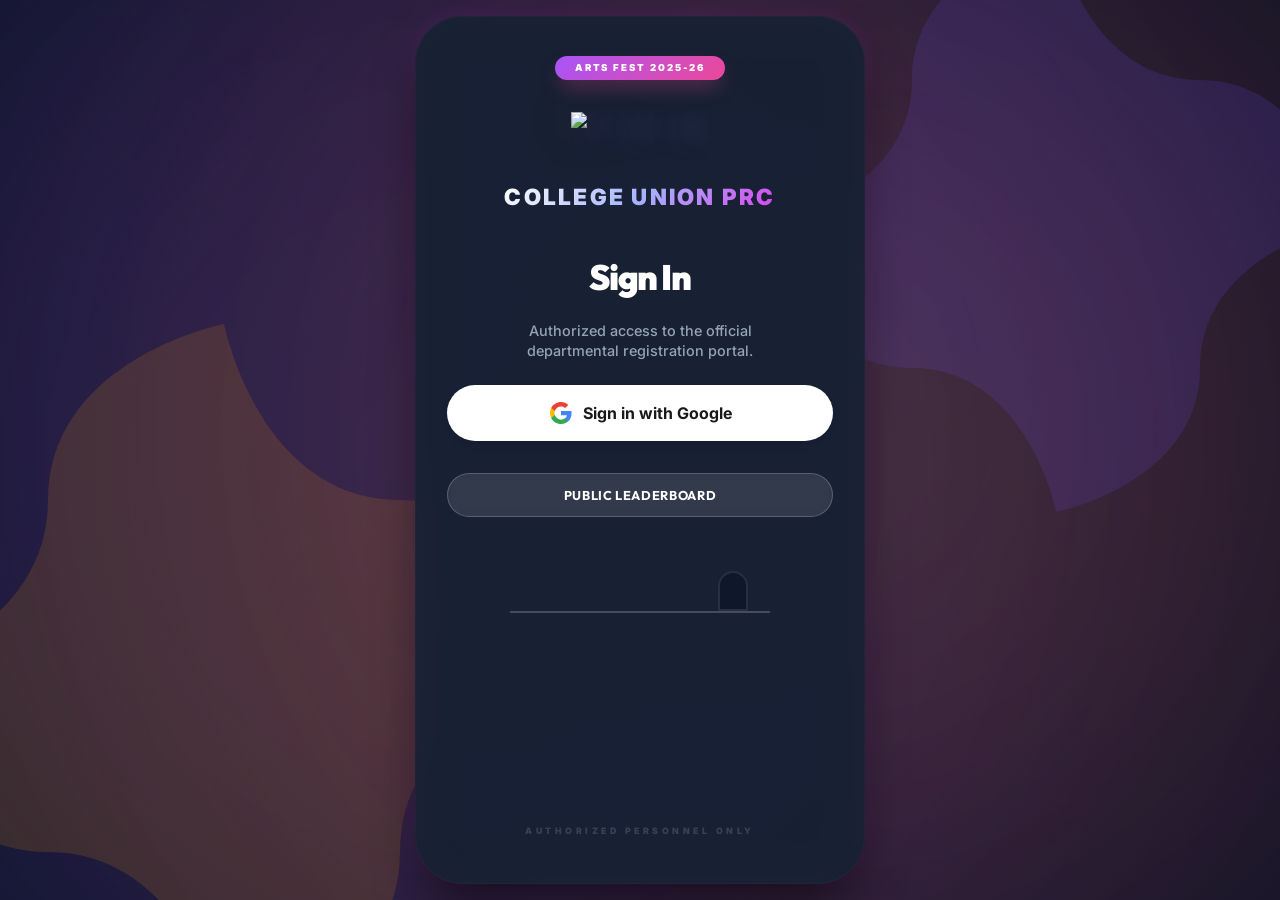
==== commit 1afb247e: "Enhance navigation bar and mobile drawer UI for premium aesthetic" ====
--- a/y/index.html
+++ b/y/index.html
@@ -217,26 +217,36 @@
     }
 
     header {
-      padding: 1.5rem 2rem;
+      padding: 0.75rem 1.5rem;
       display: flex;
       justify-content: space-between;
       align-items: center;
-      background: rgba(15, 23, 42, 0.8);
-      backdrop-filter: blur(15px);
-      -webkit-backdrop-filter: blur(15px);
+      background: rgba(15, 23, 42, 0.65);
+      backdrop-filter: blur(20px);
+      -webkit-backdrop-filter: blur(20px);
       position: fixed;
-      top: 0;
-      left: 0;
-      width: 100%;
+      top: 1.5rem;
+      left: 50%;
+      transform: translateX(-50%);
+      width: 95%;
+      max-width: 1200px;
       box-sizing: border-box;
       z-index: 1000;
-      border-bottom: 1px solid rgba(255, 255, 255, 0.05);
-      transition: all 0.3s ease;
+      border: 1px solid rgba(255, 255, 255, 0.08);
+      border-radius: 100px;
+      box-shadow: 0 20px 40px -10px rgba(0, 0, 0, 0.5), inset 0 1px 0 rgba(255, 255, 255, 0.1);
+      transition: all 0.4s cubic-bezier(0.16, 1, 0.3, 1);
+    }
+
+    header:hover {
+      background: rgba(15, 23, 42, 0.75);
+      border-color: rgba(255, 255, 255, 0.15);
+      box-shadow: 0 25px 50px -12px rgba(0, 0, 0, 0.6), inset 0 1px 0 rgba(255, 255, 255, 0.2);
     }
 
     .logo {
       font-family: var(--font-heading);
-      font-size: 1.8rem;
+      font-size: 1.3rem;
       font-weight: 800;
       letter-spacing: -0.02em;
       background: linear-gradient(to right, #f472b6, #a78bfa, #db2777);
@@ -247,28 +257,119 @@
       display: flex;
       align-items: center;
       gap: 12px;
+      text-decoration: none;
+    }
+
+    .live-indicator {
+      display: flex;
+      align-items: center;
+      gap: 5px;
+      font-size: 0.7rem;
+      background: rgba(239, 68, 68, 0.15);
+      padding: 3px 8px;
+      border-radius: 1rem;
+      color: #ef4444;
+      font-weight: 700;
+      border: 1px solid rgba(239, 68, 68, 0.3);
+      letter-spacing: 0.5px;
+      margin-left: 10px;
+    }
+
+    .pulsate {
+      width: 6px;
+      height: 6px;
+      background: #ef4444;
+      border-radius: 50%;
+      box-shadow: 0 0 0 0 rgba(239, 68, 68, 0.7);
+      animation: pulse-red 2s infinite;
+    }
+
+    @keyframes pulse-red {
+      0% {
+        transform: scale(0.95);
+        box-shadow: 0 0 0 0 rgba(239, 68, 68, 0.7);
+      }
+
+      70% {
+        transform: scale(1);
+        box-shadow: 0 0 0 10px rgba(239, 68, 68, 0);
+      }
+
+      100% {
+        transform: scale(0.95);
+        box-shadow: 0 0 0 0 rgba(239, 68, 68, 0);
+      }
     }
 
     .logo img {
-      height: 45px;
+      height: 38px;
       width: auto;
       filter: drop-shadow(0 0 10px rgba(255, 255, 255, 0.2));
+    }
+
+    nav {
+      display: flex;
+      align-items: center;
+      gap: 0.5rem;
     }
 
     nav a {
       color: var(--text-secondary);
       text-decoration: none;
-      margin-left: 2rem;
       font-family: var(--font-heading);
       font-weight: 500;
-      font-size: 1rem;
-      transition: all 0.3s;
+      font-size: 0.95rem;
+      padding: 0.5rem 1rem;
+      border-radius: 2rem;
+      transition: all 0.3s cubic-bezier(0.4, 0, 0.2, 1);
       position: relative;
+      display: flex;
+      align-items: center;
+    }
+
+    nav a::after {
+      content: '';
+      position: absolute;
+      bottom: 6px;
+      left: 50%;
+      width: 0;
+      height: 2px;
+      background: var(--accent-color);
+      transition: all 0.3s cubic-bezier(0.4, 0, 0.2, 1);
+      transform: translateX(-50%);
+      border-radius: 2px;
     }
 
     nav a:hover {
       color: white;
-      text-shadow: 0 0 10px rgba(255, 255, 255, 0.5);
+      background: rgba(255, 255, 255, 0.05);
+      text-shadow: 0 0 15px rgba(255, 255, 255, 0.3);
+    }
+
+    nav a:hover::after {
+      width: 40%;
+    }
+
+    nav #logout-btn {
+      color: #f87171 !important;
+      background: rgba(239, 68, 68, 0.05);
+      border: 1px solid rgba(239, 68, 68, 0.1);
+      margin-left: 0.5rem;
+      font-weight: 600;
+      font-size: 0.9rem !important;
+      opacity: 1 !important;
+    }
+
+    nav #logout-btn::after {
+      display: none;
+    }
+
+    nav #logout-btn:hover {
+      background: rgba(239, 68, 68, 0.15);
+      color: #fca5a5 !important;
+      border-color: rgba(239, 68, 68, 0.3);
+      box-shadow: 0 4px 15px rgba(239, 68, 68, 0.2);
+      transform: translateY(-2px);
     }
 
     .admin-btn {
@@ -298,51 +399,56 @@
       align-items: center;
       justify-content: center;
       text-align: center;
-      padding: 4rem 1rem;
+      padding: 6rem 1rem;
       position: relative;
       z-index: 10;
     }
 
     .hero-title {
       font-family: var(--font-hero);
-      font-size: 5rem;
-      font-weight: 700;
+      font-size: 5.5rem;
+      font-weight: 800;
       color: white;
       margin: 0 0 1rem;
-      letter-spacing: -0.02em;
-      line-height: 1.1;
-      text-shadow: 0 10px 40px rgba(139, 92, 246, 0.3);
+      letter-spacing: -0.04em;
+      line-height: 1;
+      background: linear-gradient(135deg, #ffffff 0%, #a5b4fc 100%);
+      -webkit-background-clip: text;
+      background-clip: text;
+      -webkit-text-fill-color: transparent;
+      text-shadow: 0 20px 40px rgba(99, 102, 241, 0.2);
       animation: fadeScaleIn 1s cubic-bezier(0.2, 0.8, 0.2, 1) forwards;
     }
 
     .hero-subtitle {
       font-family: var(--font-heading);
-      font-size: 1rem;
-      font-weight: 600;
-      color: #cbd5e1;
+      font-size: 1.1rem;
+      font-weight: 700;
+      color: #818cf8;
       text-transform: uppercase;
-      letter-spacing: 0.2em;
+      letter-spacing: 0.3em;
       margin: 0 0 1.5rem;
       opacity: 0;
       animation: fadeInUp 1s 0.3s cubic-bezier(0.2, 0.8, 0.2, 1) forwards;
     }
 
     .hero-tagline {
-      font-size: 1.1rem;
+      font-size: 1.25rem;
       color: #94a3b8;
-      max-width: 500px;
-      margin: 0 auto 3rem;
+      max-width: 600px;
+      margin: 0 auto 3.5rem;
       line-height: 1.6;
       opacity: 0;
+      font-weight: 300;
       animation: fadeInUp 1s 0.5s cubic-bezier(0.2, 0.8, 0.2, 1) forwards;
     }
 
     .hero-actions {
       display: flex;
-      flex-direction: column;
-      gap: 1rem;
+      flex-direction: row;
+      justify-content: center;
+      gap: 1.5rem;
       width: 100%;
-      max-width: 320px;
       opacity: 0;
       animation: fadeInUp 1s 0.7s cubic-bezier(0.2, 0.8, 0.2, 1) forwards;
     }
@@ -352,15 +458,15 @@
       align-items: center;
       justify-content: center;
       gap: 0.75rem;
-      padding: 1rem 1.5rem;
-      border-radius: 0.75rem;
+      padding: 1.1rem 2.2rem;
+      border-radius: 1rem;
       font-family: var(--font-heading);
-      font-weight: 600;
+      font-weight: 700;
       text-transform: uppercase;
-      letter-spacing: 0.05em;
+      letter-spacing: 0.1em;
       text-decoration: none;
-      transition: all 0.3s ease;
-      font-size: 0.95rem;
+      transition: all 0.4s cubic-bezier(0.4, 0, 0.2, 1);
+      font-size: 0.9rem;
       cursor: pointer;
     }
 
@@ -368,18 +474,26 @@
       background: white;
       color: #0f172a;
       border: none;
-      box-shadow: 0 10px 25px -5px rgba(255, 255, 255, 0.1);
+      box-shadow: 0 10px 30px rgba(255, 255, 255, 0.1);
     }
 
     .primary-btn:hover {
-      transform: translateY(-3px);
-      box-shadow: 0 15px 35px -5px rgba(255, 255, 255, 0.2);
+      transform: translateY(-5px) scale(1.02);
+      box-shadow: 0 20px 40px rgba(255, 255, 255, 0.2);
+      background: #f8fafc;
     }
 
     .secondary-btn {
-      background: transparent;
-      color: #64748b;
+      background: rgba(255, 255, 255, 0.03);
+      color: white;
       border: 1px solid rgba(255, 255, 255, 0.1);
+      backdrop-filter: blur(10px);
+    }
+
+    .secondary-btn:hover {
+      background: rgba(255, 255, 255, 0.08);
+      border-color: rgba(255, 255, 255, 0.2);
+      transform: translateY(-5px);
     }
 
     .closed-btn {
@@ -389,11 +503,11 @@
     }
 
     .authority-text {
-      margin-top: 4rem;
-      font-size: 0.75rem;
+      margin-top: 5rem;
+      font-size: 0.8rem;
       color: rgba(255, 255, 255, 0.2);
       text-transform: uppercase;
-      letter-spacing: 0.1em;
+      letter-spacing: 0.2em;
       opacity: 0;
       animation: fadeIn 1.5s 1.2s forwards;
     }
@@ -401,7 +515,7 @@
     @keyframes fadeScaleIn {
       from {
         opacity: 0;
-        transform: scale(0.95) translateY(20px);
+        transform: scale(0.9) translateY(30px);
       }
 
       to {
@@ -413,7 +527,7 @@
     @keyframes fadeInUp {
       from {
         opacity: 0;
-        transform: translateY(20px);
+        transform: translateY(30px);
       }
 
       to {
@@ -433,42 +547,57 @@
     }
 
     @media (max-width: 768px) {
+      .hero-container {
+        padding: 4rem 1rem 2rem;
+      }
+
       .hero-title {
-        font-size: clamp(2.8rem, 12vw, 4rem);
-        line-height: 0.95;
-        letter-spacing: -0.04em;
+        font-size: clamp(2.4rem, 10vw, 3.5rem);
+        line-height: 1.1;
+        letter-spacing: -0.02em;
+        margin-bottom: 0.75rem;
+        text-shadow: 0 10px 30px rgba(139, 92, 246, 0.4);
+      }
+
+      .hero-subtitle {
+        font-size: 0.75rem;
+        letter-spacing: 0.2em;
         margin-bottom: 1rem;
-        text-shadow: 0 10px 30px rgba(139, 92, 246, 0.4);
-      }
-
-      .hero-subtitle {
-        font-size: 0.85rem;
-        letter-spacing: 0.15em;
-        margin-bottom: 1.25rem;
         color: var(--accent-color);
+        font-weight: 800;
       }
 
       .hero-tagline {
-        font-size: 1.05rem;
-        line-height: 1.5;
+        font-size: 1rem;
+        line-height: 1.6;
         color: #94a3b8;
-        margin-bottom: 3rem;
-        padding: 0 1rem;
+        margin-bottom: 2.5rem;
+        padding: 0 1.5rem;
+        font-weight: 400;
       }
 
       .hero-actions {
+        display: flex;
+        flex-direction: column;
+        align-items: center;
         width: 100%;
-        max-width: 100%;
-        padding: 0 1rem;
-        gap: 1.25rem;
+        gap: 1rem;
+        padding: 0;
       }
 
       .hero-btn {
         width: 100%;
-        padding: 1.25rem;
-        font-size: 1rem;
-        border-radius: 1.25rem;
-        box-shadow: 0 10px 25px rgba(0, 0, 0, 0.3);
+        max-width: 280px;
+        padding: 1rem 1.5rem;
+        font-size: 0.9rem;
+        border-radius: 1rem;
+        box-shadow: 0 8px 20px rgba(0, 0, 0, 0.3);
+      }
+
+      .secondary-btn {
+        background: rgba(255, 255, 255, 0.05);
+        border: 1px solid rgba(255, 255, 255, 0.1);
+        backdrop-filter: blur(10px);
       }
     }
 
@@ -530,15 +659,24 @@
       }
 
       .logo {
-        font-size: 1.1rem;
-        max-width: 200px;
-        line-height: 1.2;
+        font-size: 1.15rem;
+        max-width: 220px;
+        line-height: 1.1;
+        white-space: normal;
+        gap: 12px;
+      }
+      
+      .logo img {
+        height: 40px;
       }
 
       header {
-        padding: 1rem 1.5rem;
-        flex-wrap: wrap;
-        gap: 1rem;
+        padding: 0.75rem 1.25rem;
+        flex-wrap: nowrap;
+        width: 92%;
+        top: 1rem;
+        border-radius: 20px;
+        gap: 0;
       }
 
       nav a {
@@ -1800,6 +1938,61 @@
       box-shadow: 0 10px 20px -5px rgba(244, 63, 94, 0.4);
     }
 
+    /* Don't Show Again Checkbox */
+    .dont-show-container {
+      display: flex;
+      align-items: center;
+      justify-content: center;
+      gap: 10px;
+      margin-top: 1.5rem;
+      cursor: pointer;
+      font-size: 0.9rem;
+      color: var(--text-secondary);
+      user-select: none;
+      transition: all 0.3s ease;
+    }
+
+    .dont-show-container:hover {
+      color: var(--text-primary);
+    }
+
+    .dont-show-container input[type="checkbox"] {
+      appearance: none;
+      -webkit-appearance: none;
+      width: 18px;
+      height: 18px;
+      border: 2px solid rgba(255, 255, 255, 0.2);
+      border-radius: 4px;
+      background: rgba(255, 255, 255, 0.05);
+      cursor: pointer;
+      position: relative;
+      transition: all 0.2s ease;
+      outline: none;
+      margin: 0;
+    }
+
+    .dont-show-container input[type="checkbox"]:checked {
+      background: var(--accent-color);
+      border-color: var(--accent-color);
+    }
+
+    .dont-show-container input[type="checkbox"]:checked::after {
+      content: '\f00c';
+      font-family: 'Font Awesome 6 Free';
+      font-weight: 900;
+      font-size: 10px;
+      color: white;
+      position: absolute;
+      top: 50%;
+      left: 50%;
+      transform: translate(-50%, -50%);
+    }
+
+    .dont-show-container input[type="checkbox"]:focus {
+      border-color: var(--accent-color);
+      box-shadow: 0 0 0 3px rgba(139, 92, 246, 0.3);
+    }
+
     @media (max-width: 768px) {
       .guide-container {
         margin: 2rem auto;
@@ -1844,7 +2037,7 @@
       gap: 6px;
       cursor: pointer;
       z-index: 1000;
-      padding: 10px;
+      padding: 8px 10px;
       border-radius: 8px;
       background: rgba(255, 255, 255, 0.05);
       border: 1px solid rgba(255, 255, 255, 0.1);
@@ -1889,12 +2082,13 @@
       backdrop-filter: blur(25px);
       -webkit-backdrop-filter: blur(25px);
       z-index: 900;
-      padding: 8rem 2rem 2rem;
+      padding: 6rem 2rem 2rem;
       display: flex;
       flex-direction: column;
-      gap: 2rem;
+      gap: 1.5rem;
       transition: right 0.4s cubic-bezier(0.16, 1, 0.3, 1);
       border-left: 1px solid rgba(255, 255, 255, 0.1);
+      box-shadow: -10px 0 30px rgba(0, 0, 0, 0.5);
     }
 
     .mobile-nav.active {
@@ -1902,20 +2096,44 @@
     }
 
     .mobile-nav a {
-      color: white;
+      color: rgba(255, 255, 255, 0.85);
       text-decoration: none;
-      font-size: 1.5rem;
+      font-size: 1.3rem;
       font-family: var(--font-heading);
-      font-weight: 700;
+      font-weight: 600;
       transition: all 0.3s ease;
       display: flex;
       align-items: center;
       gap: 1rem;
+      padding-bottom: 0.8rem;
+      border-bottom: 1px solid rgba(255, 255, 255, 0.08);
     }
 
     .mobile-nav a:hover {
-      color: var(--accent-color);
+      color: white;
       transform: translateX(10px);
+      border-bottom-color: rgba(139, 92, 246, 0.4);
+    }
+
+    .mobile-nav #mobile-logout-btn {
+      margin-top: auto;
+      color: #f87171 !important;
+      font-size: 1.1rem;
+      font-weight: 700;
+      border-bottom: none;
+      background: rgba(239, 68, 68, 0.1);
+      padding: 1rem;
+      border-radius: 12px;
+      justify-content: center;
+      transition: all 0.3s ease;
+      border: 1px solid rgba(239, 68, 68, 0.2);
+    }
+
+    .mobile-nav #mobile-logout-btn:hover {
+      background: rgba(239, 68, 68, 0.2);
+      transform: translateY(-2px);
+      color: #fca5a5 !important;
+      box-shadow: 0 4px 15px rgba(239, 68, 68, 0.2);
     }
 
     /* Overlay for Mobile Nav */
@@ -3549,77 +3767,7 @@
       box-shadow: 0 15px 30px -5px rgba(244, 63, 94, 0.5);
     }
 
-    /* Mobile Bottom Navigation */
-    @media (max-width: 768px) {
-      .bottom-nav {
-        position: fixed;
-        bottom: 20px;
-        left: 50%;
-        transform: translateX(-50%);
-        width: calc(100% - 40px);
-        max-width: 400px;
-        height: 65px;
-        background: rgba(15, 23, 42, 0.75);
-        backdrop-filter: blur(20px);
-        -webkit-backdrop-filter: blur(20px);
-        border-radius: 20px;
-        display: flex;
-        justify-content: space-around;
-        align-items: center;
-        z-index: 9999;
-        border: 1px solid rgba(255, 255, 255, 0.1);
-        box-shadow: 0 10px 30px rgba(0, 0, 0, 0.5);
-        padding: 0 10px;
-        transition: transform 0.3s ease, opacity 0.3s ease;
-      }
-
-      .bottom-nav.hidden {
-        transform: translate(-50%, 100px);
-        opacity: 0;
-      }
-
-      .bottom-nav-item {
-        display: flex;
-        flex-direction: column;
-        align-items: center;
-        justify-content: center;
-        color: var(--text-secondary);
-        text-decoration: none;
-        font-size: 0.7rem;
-        font-family: var(--font-heading);
-        font-weight: 600;
-        transition: all 0.3s ease;
-        gap: 4px;
-        width: 25%;
-      }
-
-      .bottom-nav-item i {
-        font-size: 1.2rem;
-        transition: all 0.3s ease;
-      }
-
-      .bottom-nav-item.active {
-        color: white;
-      }
-
-      .bottom-nav-item.active i {
-        color: var(--accent-color);
-        transform: translateY(-5px);
-        text-shadow: 0 0 10px rgba(139, 92, 246, 0.5);
-      }
-
-      .bottom-nav-item:active {
-        transform: scale(0.9);
-      }
-    }
-
-    /* end @media (max-width: 768px) */
-
-    @media (min-width: 769px) {
-      .bottom-nav {
-        display: none;
-      }
-    }
+
   </style>
   <link rel="stylesheet" href="https://cdnjs.cloudflare.com/ajax/libs/font-awesome/6.4.0/css/all.min.css">
   <!-- Add Google Fonts -->
@@ -3683,6 +3831,10 @@
           </div>
         </div>
       </div>
+      <label class="dont-show-container">
+        <input type="checkbox" id="dont-show-guide">
+        <span>Don't show this again</span>
+      </label>
       <button class="guide-close-btn" id="close-guide-popup">Got it, Let's Go!</button>
     </div>
   </div>
@@ -3699,29 +3851,10 @@
     <a href="/news/" class="mobile-link">News</a>
     <a href="#my-registrations" class="mobile-link">My Registrations</a>
     <a href="/appeal" class="mobile-link">Go for Appeal</a>
-    <a href="javascript:void(0)" id="mobile-logout-btn"
-      style="margin-top: auto; padding-top: 2rem; border-top: 1px solid rgba(255,255,255,0.1); font-size: 1rem; opacity: 0.7;">Logout</a>
+    <a href="javascript:void(0)" id="mobile-logout-btn">Logout</a>
   </div>
 
-  <!-- Mobile Bottom Navigation -->
-  <nav class="bottom-nav" id="mobile-bottom-nav">
-    <a href="#hero" class="bottom-nav-item active" data-section="hero">
-      <i class="fas fa-home"></i>
-      <span>Home</span>
-    </a>
-    <a href="#events" class="bottom-nav-item" data-section="events">
-      <i class="fas fa-calendar-alt"></i>
-      <span>Events</span>
-    </a>
-    <a href="#my-registrations" class="bottom-nav-item" data-section="my-registrations">
-      <i class="fas fa-list-alt"></i>
-      <span>My Regs</span>
-    </a>
-    <a href="#about" class="bottom-nav-item" data-section="about">
-      <i class="fas fa-info-circle"></i>
-      <span>About</span>
-    </a>
-  </nav>
+
 
 
   <!-- Back to Top Button -->
@@ -3881,7 +4014,7 @@
       <div class="logo">
         <img src="assets/Pazhassiraja_College_Pulpally_Logo.png" alt="College Logo">
         <div style="display: flex; flex-direction: column; line-height: 1.1;">
-          <span style="font-size: 1.2rem; font-weight: 800;">COLLEGE UNION PRC</span>
+          <span style="font-weight: 800;">COLLEGE UNION PRC</span>
         </div>
       </div>
       <nav>
@@ -3893,8 +4026,9 @@
         <a href="#my-registrations">My Registrations</a>
         <a href="/appeal">Go for Appeal</a>
 
-        <a href="javascript:void(0)" id="logout-btn"
-          style="color: var(--text-secondary); text-decoration: none; font-size: 0.8rem; opacity: 0.7;">Logout</a>
+        <a href="javascript:void(0)" id="logout-btn">
+          <i class="fas fa-sign-out-alt"></i> Logout
+        </a>
       </nav>
 
       <!-- Hamburger Menu (Mobile) -->
@@ -3923,7 +4057,7 @@
           <a href="javascript:void(0)" id="register-btn" class="hero-btn primary-btn">
             <i class="fas fa-edit"></i> Register Now
           </a>
-          <a href="javascript:void(0)" id="leaderboard-btn" class="hero-btn secondary-btn">
+          <a href="/leaderboard" class="hero-btn secondary-btn">
             Leaderboard
           </a>
         </div>
@@ -5372,12 +5506,34 @@
           await fetchSystemYear();
           const authResult = await checkWhitelistStatus(user.email);
 
-          // Check for true Firestore admin status
+          // Check for true Firestore admin status and role authorization
           try {
             const adminDocRef = doc(db, "admin_users", user.uid);
             const adminDocByEmailRef = doc(db, "admin_users", user.email.toLowerCase());
             const [uidSnap, emailSnap] = await Promise.all([getDoc(adminDocRef), getDoc(adminDocByEmailRef)]);
-            isFirestoreAdmin = uidSnap.exists() || emailSnap.exists() || ADMIN_EMAILS.includes(user.email.toLowerCase());
+            
+            const adminData = uidSnap.exists() ? uidSnap.data() : (emailSnap.exists() ? emailSnap.data() : null);
+            isFirestoreAdmin = adminData !== null || ADMIN_EMAILS.includes(user.email.toLowerCase());
+
+            // Define allowed roles for index.html entry
+            const allowedRoles_portal = ['Admin', 'Main', 'Sub'];
+            let userRoleFromDb = adminData ? adminData.role : (ADMIN_EMAILS.includes(user.email.toLowerCase()) ? 'Admin' : (authResult.role || null));
+
+            // Access Control: Only allow Main, Sub, and hardcoded Admins
+            if (!allowedRoles_portal.includes(userRoleFromDb)) {
+              console.warn("Restricted Access Denied for role/user:", userRoleFromDb || "Secretary/User");
+              if (authStatus) authStatus.textContent = `Access Denied: Only Main and Sub Access accounts are authorized for this portal.`;
+              setTimeout(() => {
+                push(ref(rtdb, 'status_history/' + user.uid), {
+                  state: 'offline',
+                  timestamp: serverTimestamp(),
+                  email: user.email,
+                  note: `Access Denied: Unauthorized entry attempt (Role: ${userRoleFromDb || 'Secretary/Other'})`
+                });
+                signOut(auth);
+              }, 3000);
+              return; // Terminate further initialization
+            }
           } catch (e) {
             console.warn("Could not verify Firestore admin status:", e);
           }
@@ -5401,10 +5557,11 @@
               startSettingsListener(); // Ensure listener is active after login
               initApp();
               isAppInitialized = true;
-              // Show registration guide popup only if registration is not fully closed
+              // Show registration guide popup only if registration is not fully closed and user hasn't opted out
               const regGuideModal = document.getElementById('reg-guide-modal');
               const bothLocked = regSettings.onStageLocked && regSettings.offStageLocked;
-              if (regGuideModal && !bothLocked) regGuideModal.classList.add('active');
+              const hideGuide = localStorage.getItem('hideRegGuide');
+              if (regGuideModal && !bothLocked && hideGuide !== 'true') regGuideModal.classList.add('active');
             }
           } else {
             console.warn("Unauthorized user:", user.email);
@@ -5954,8 +6111,12 @@
         // Registration Guide Popup Close Logic
         const closeGuideBtn = document.getElementById('close-guide-popup');
         const regGuideModal = document.getElementById('reg-guide-modal');
+        const dontShowCheckbox = document.getElementById('dont-show-guide');
         if (closeGuideBtn && regGuideModal) {
           closeGuideBtn.addEventListener('click', () => {
+            if (dontShowCheckbox && dontShowCheckbox.checked) {
+              localStorage.setItem('hideRegGuide', 'true');
+            }
             regGuideModal.classList.remove('active');
           });
         }
@@ -8407,63 +8568,7 @@
   </div>
   <div id="system-notifications"></div>
 
-  <script>
-    // Mobile Bottom Nav Logic
-    (function () {
-      const bottomNav = document.getElementById('mobile-bottom-nav');
-      if (!bottomNav) return;
-
-      const bottomNavItems = document.querySelectorAll('.bottom-nav-item');
-      const sections = ['hero', 'events', 'my-registrations', 'about'];
-
-      // Active Section Tracking (Scroll-Spy)
-      const observerOptions = {
-        root: null,
-        rootMargin: '-20% 0px -70% 0px',
-        threshold: 0
-      };
-
-      const observer = new IntersectionObserver((entries) => {
-        entries.forEach(entry => {
-          if (entry.isIntersecting) {
-            const id = entry.target.getAttribute('id');
-            bottomNavItems.forEach(item => {
-              item.classList.toggle('active', item.getAttribute('href') === `#${id}`);
-            });
-          }
-        });
-      }, observerOptions);
-
-      sections.forEach(sectionId => {
-        const el = document.getElementById(sectionId);
-        if (el) observer.observe(el);
-      });
-
-      // Smooth Scroll for Bottom Nav Items
-      bottomNavItems.forEach(item => {
-        item.addEventListener('click', (e) => {
-          const targetId = item.getAttribute('href').substring(1);
-          const targetEl = document.getElementById(targetId);
-          if (targetEl) {
-            e.preventDefault();
-            targetEl.scrollIntoView({ behavior: 'smooth' });
-          }
-        });
-      });
-
-      // Smart Hide/Show on Scroll
-      let lastScroll = 0;
-      window.addEventListener('scroll', () => {
-        const currentScroll = window.pageYOffset;
-        if (currentScroll > 100 && currentScroll > lastScroll) {
-          bottomNav.classList.add('hidden');
-        } else {
-          bottomNav.classList.remove('hidden');
-        }
-        lastScroll = currentScroll;
-      });
-    })();
-  </script>
+
 
   <script type="module">
 
